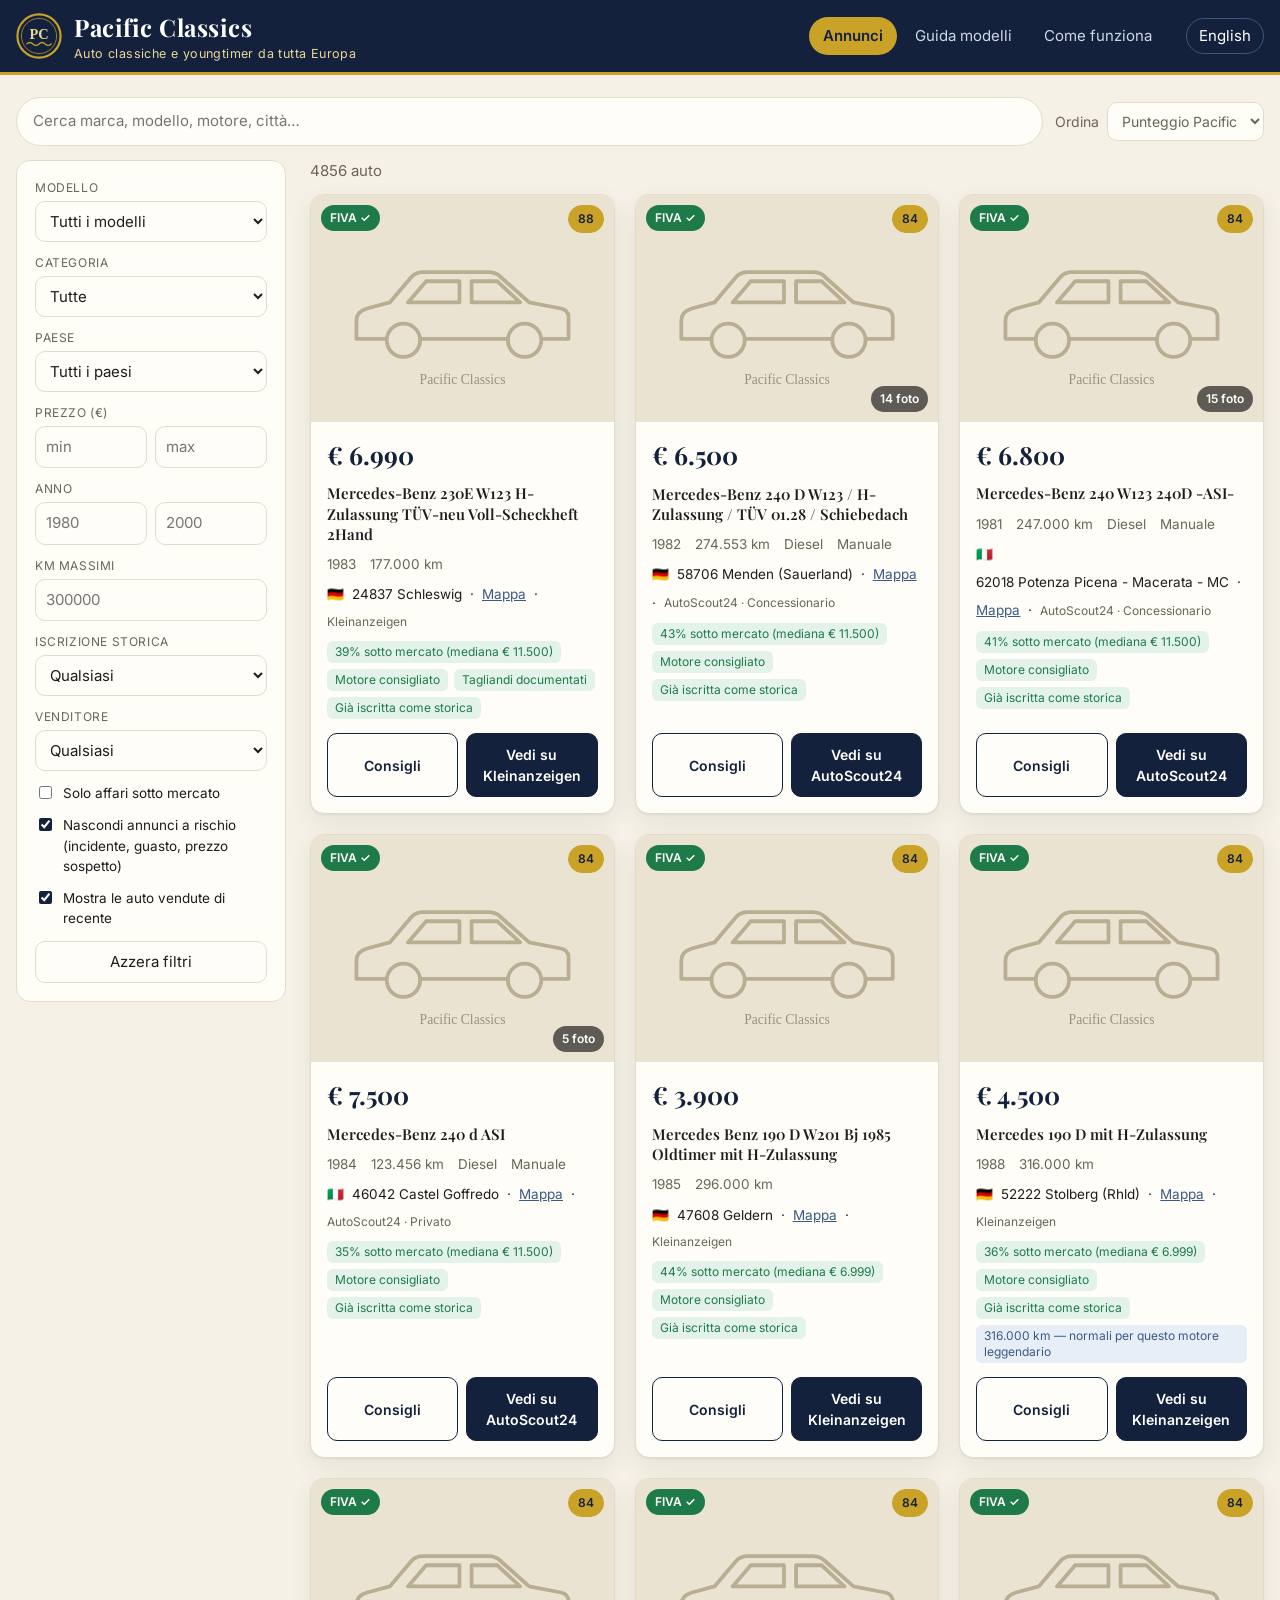
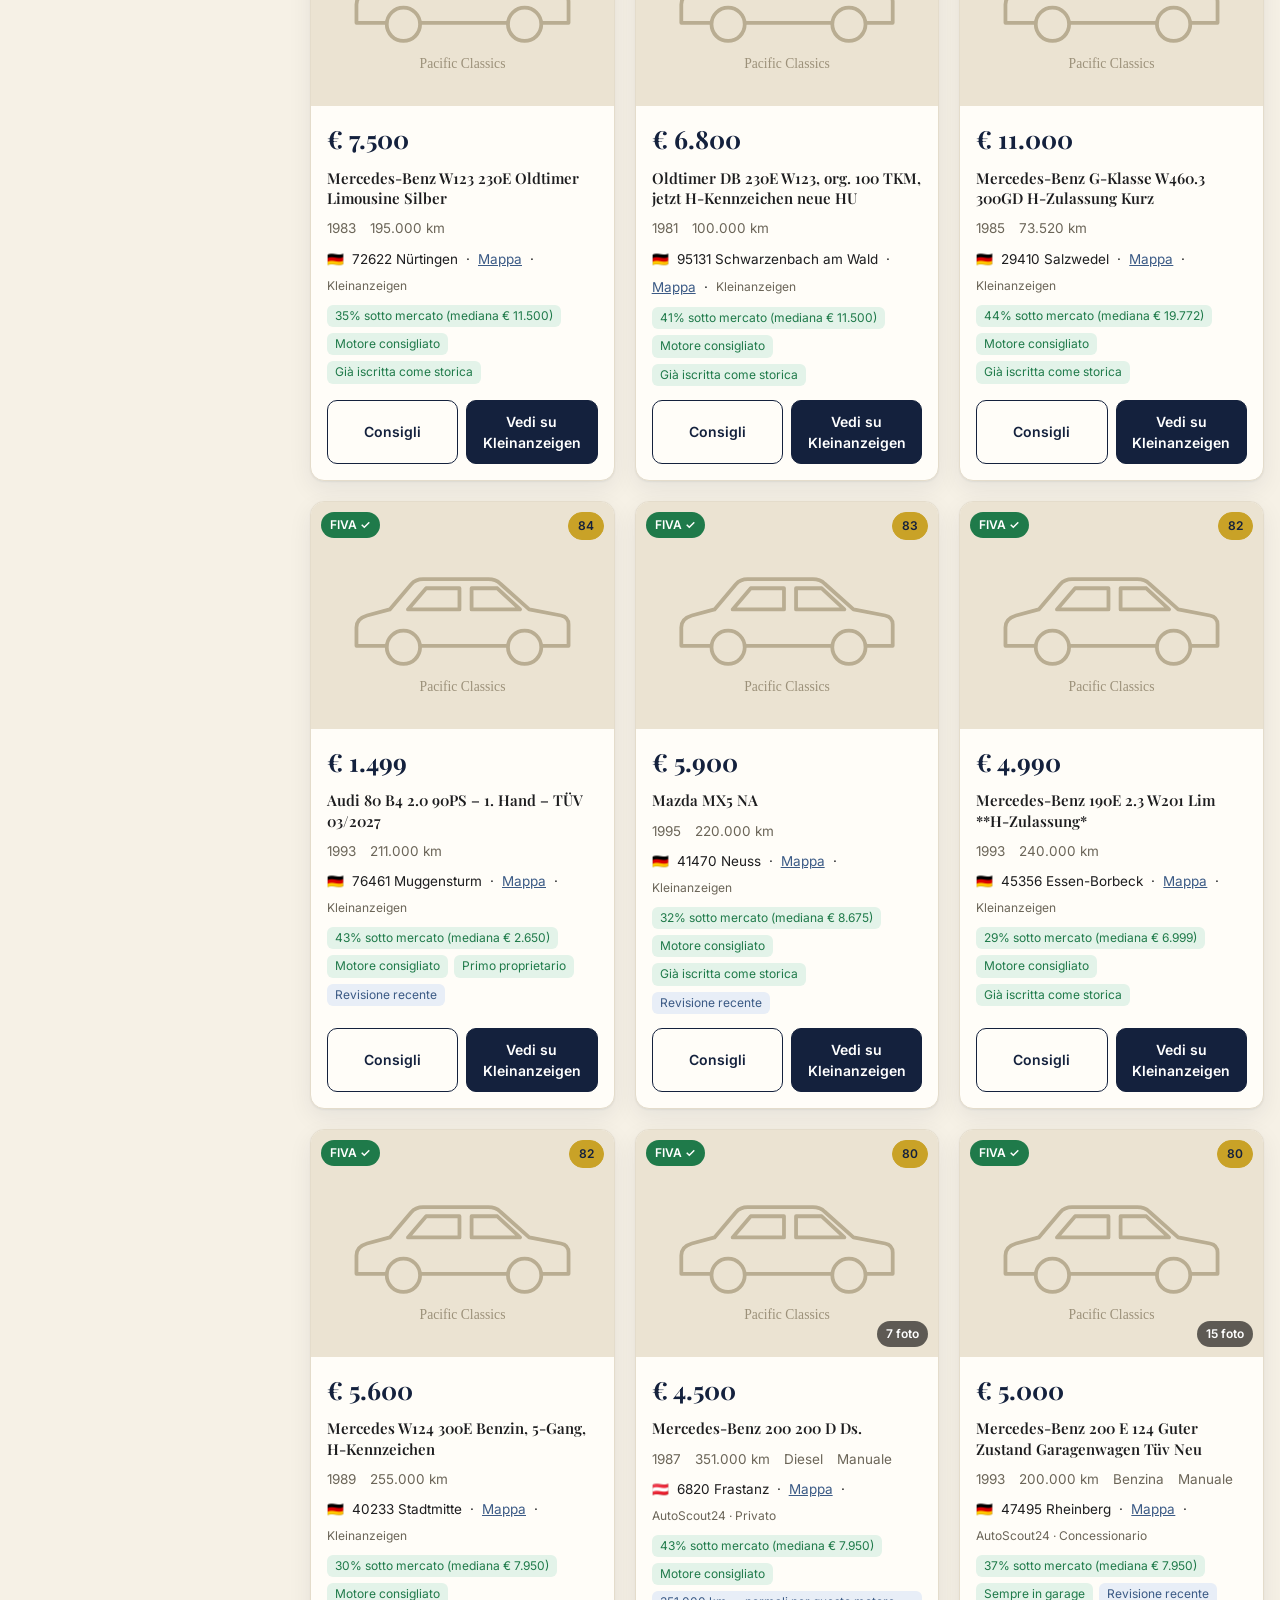
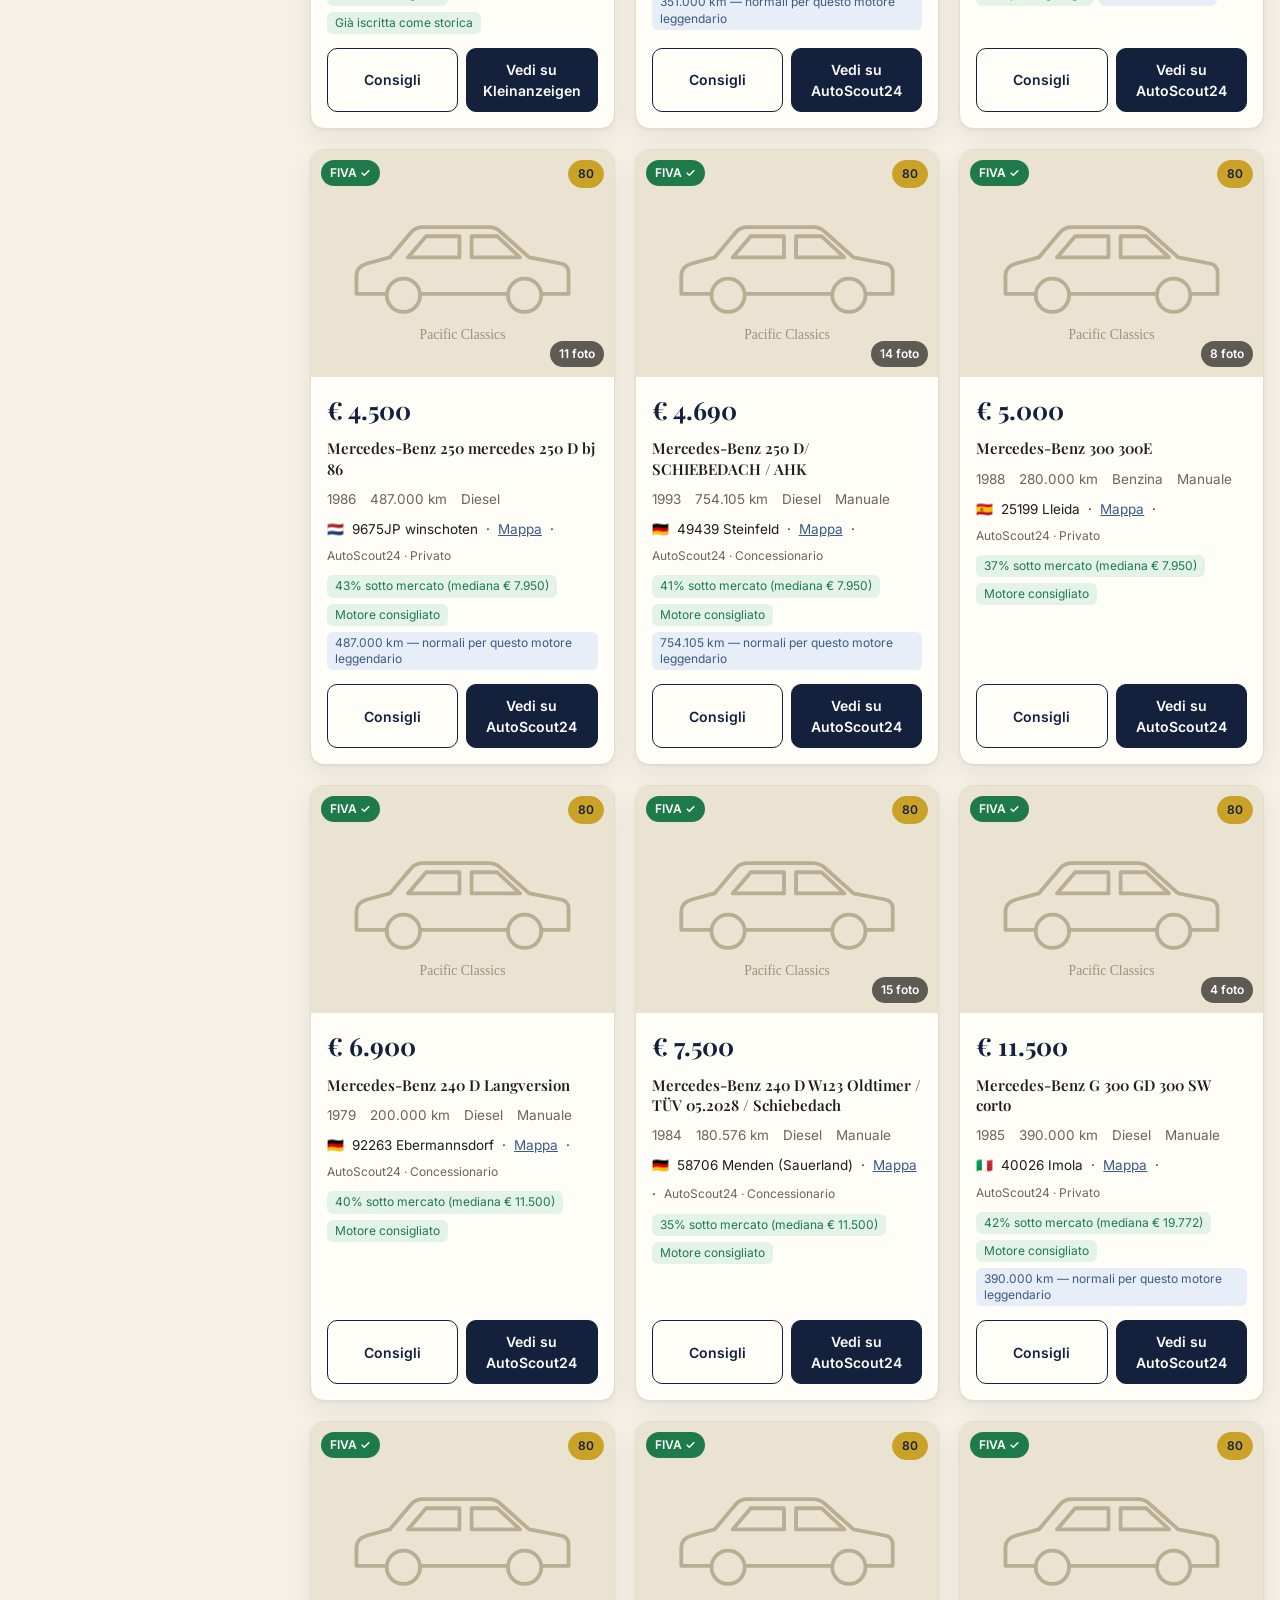
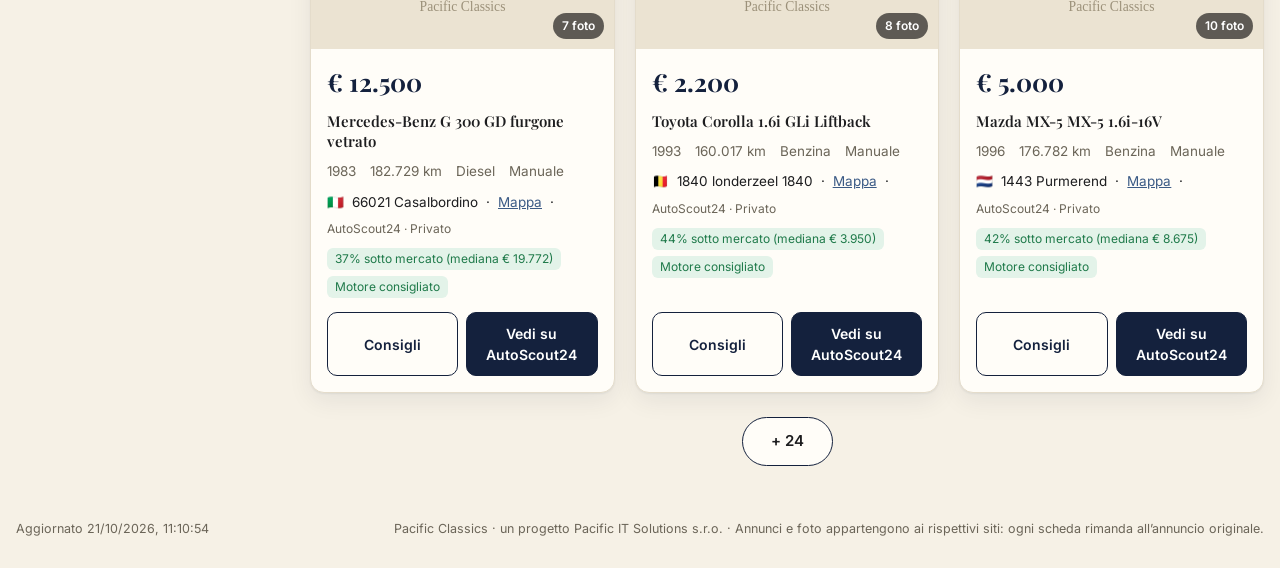
==== site/index.html @ fe14b4a6 "Sold cars with red band, Italian key facts instead of original text, no photo-less ads, escrow expla" ====
<!doctype html>
<html lang="it">
<head>
<meta charset="utf-8">
<meta name="viewport" content="width=device-width, initial-scale=1">
<title>Pacific Classics — Auto classiche e youngtimer da tutta Europa</title>
<meta name="theme-color" content="#14213d">
<meta name="description" content="Pacific Classics trova, verifica, acquista e porta in Italia auto classiche e youngtimer indistruttibili da tutta Europa. Pagamento protetto in escrow, commissione 5%.">
<link rel="icon" href="img/logo.svg" type="image/svg+xml">
<link rel="preconnect" href="https://fonts.googleapis.com">
<link rel="preconnect" href="https://fonts.gstatic.com" crossorigin>
<link href="https://fonts.googleapis.com/css2?family=Playfair+Display:wght@600;700&family=Inter:wght@400;500;600&display=swap" rel="stylesheet">
<link rel="stylesheet" href="styles.css">
</head>
<body>
<header class="masthead">
  <div class="wrap masthead-in">
    <a class="brand" href="#">
      <img src="img/logo.svg" alt="" width="46" height="46">
      <span><b>Pacific Classics</b><small data-t="tagline"></small></span>
    </a>
    <nav class="tabs" role="tablist">
      <button class="tab active" data-view="listings" data-t="listings"></button>
      <button class="tab" data-view="models" data-t="models"></button>
      <button class="tab" data-view="service" data-t="service"></button>
    </nav>
    <button id="lang" class="lang"></button>
  </div>
</header>

<div id="demo" class="demo" hidden></div>

<main class="wrap">
  <!-- LISTINGS -->
  <section id="view-listings" class="view">
    <div class="toolbar">
      <input id="q" type="search" autocomplete="off">
      <label class="sortlbl"><span data-t="sort"></span>
        <select id="sort">
          <option value="score" data-t="sScore"></option>
          <option value="price_asc" data-t="sPriceAsc"></option>
          <option value="price_desc" data-t="sPriceDesc"></option>
          <option value="year" data-t="sYear"></option>
          <option value="km" data-t="sKm"></option>
          <option value="new" data-t="sNew"></option>
        </select>
      </label>
      <button id="toggleFilters" class="ghost" data-t="filters"></button>
    </div>
    <div class="layout">
      <aside id="filters" class="filters">
        <label><span data-t="model"></span><select id="fModel"></select></label>
        <label><span data-t="segment"></span>
          <select id="fSeg"><option value="" data-t="segAll"></option><option value="classic" data-t="segClassic"></option><option value="youngtimer" data-t="segYoung"></option></select>
        </label>
        <label><span data-t="country"></span><select id="fCountry"></select></label>
        <div class="row2">
          <label><span data-t="price"></span><input id="fPmin" type="number" min="0" step="500" placeholder="min"></label>
          <label><span>&nbsp;</span><input id="fPmax" type="number" min="0" step="500" placeholder="max"></label>
        </div>
        <div class="row2">
          <label><span data-t="year"></span><input id="fYmin" type="number" min="1960" max="2010" placeholder="1980"></label>
          <label><span>&nbsp;</span><input id="fYmax" type="number" min="1960" max="2010" placeholder="2000"></label>
        </div>
        <label><span data-t="maxKm"></span><input id="fKm" type="number" min="0" step="10000" placeholder="300000"></label>
        <label><span data-t="historic"></span>
          <select id="fHist"><option value="" data-t="hAny"></option><option value="fiva" data-t="hFiva"></option><option value="asi" data-t="hAsi"></option></select>
        </label>
        <label><span data-t="seller"></span>
          <select id="fSeller"><option value="" data-t="sAny"></option><option value="dealer" data-t="sDealer"></option><option value="private" data-t="sPrivate"></option></select>
        </label>
        <label class="check"><input id="fDeals" type="checkbox"><span data-t="onlyDeals"></span></label>
        <label class="check"><input id="fSafe" type="checkbox" checked><span data-t="hideRisky"></span></label>
        <label class="check"><input id="fSold" type="checkbox" checked><span data-t="showSold"></span></label>
        <button id="reset" class="ghost" data-t="reset"></button>
      </aside>
      <div class="results">
        <p id="count" class="count"></p>
        <div id="grid" class="grid"></div>
        <button id="more" class="more" hidden>+</button>
      </div>
    </div>
  </section>

  <!-- MODELS -->
  <section id="view-models" class="view" hidden>
    <div id="modelGrid" class="model-grid"></div>
  </section>

  <!-- SERVICE: how Pacific Classics works -->
  <section id="view-service" class="view service" hidden>
    <div class="hero">
      <p class="eyebrow">Il servizio Pacific Classics</p>
      <h1>Ti portiamo in Italia l'auto giusta, da tutta Europa.</h1>
      <p class="lead">Troviamo l'auto, la verifichiamo, la compriamo per te e la consegniamo a casa tua o in officina.
        Paghi in modo protetto, su un conto di garanzia: il venditore viene pagato solo quando l'auto verificata gli viene ritirata, e noi solo quando l'auto è da te.</p>
      <div class="hero-cta">
        <a class="btn primary" href="#" data-goto="listings">Cerca tra gli annunci</a>
        <a class="btn sec" href="#costi">Quanto costa</a>
      </div>
      <div class="hero-badges">
        <span>🛡️ Pagamento in escrow</span><span>🔍 Auto verificata prima dell'acquisto</span>
        <span>🚚 Trasporto su bisarca</span><span>🧾 Fattura per privati e aziende</span>
      </div>
    </div>

    <h2 class="sec-title">Come funziona, passo per passo</h2>
    <ol class="steps">
      <li><b>Scegli l'auto</b><p>Dagli annunci di questo sito o mandaci il link di un annuncio che hai trovato tu, in qualsiasi paese europeo. Se non sai cosa cercare, ti consigliamo noi il modello giusto.</p></li>
      <li><b>La verifichiamo</b><p>Contattiamo il venditore nella sua lingua, chiediamo foto, documenti, storico dei tagliandi e numero di telaio, e controlliamo i punti deboli noti di quel modello. Se qualcosa non torna, te lo diciamo prima di comprare.</p></li>
      <li><b>Ti mandiamo il preventivo completo</b><p>Prezzo dell'auto, commissione, trasporto e pratiche: un totale chiaro, senza sorprese. Decidi tu se procedere.</p></li>
      <li><b>Paghi in escrow</b><p>Versi l'importo su un conto di garanzia (escrow) gestito da un servizio terzo indipendente. Né noi né il venditore possiamo toccare i soldi finché l'operazione non è conclusa.</p></li>
      <li><b>Compriamo e prepariamo l'auto</b><p>Dopo il tuo ok sul rapporto di verifica, l'escrow paga il venditore direttamente, al momento del ritiro dell'auto e dei documenti originali. Poi facciamo radiazione ed esportazione.</p></li>
      <li><b>Trasporto o ritiro</b><p>Te la portiamo su bisarca fino a casa o in officina, assicurata durante il viaggio. Oppure, se preferisci, la ritiri tu e la porti in Italia con targa provvisoria.</p></li>
      <li><b>Consegna e chiusura</b><p>Controlli l'auto alla consegna. Solo allora l'escrow sblocca la nostra commissione e i costi di trasporto e pratiche.</p></li>
    </ol>

    <h2 class="sec-title" id="costi">Quanto costa</h2>
    <div class="formula">
      <div><span>Prezzo dell'auto</span><small>quello pagato al venditore, senza ricarichi</small></div><i>+</i>
      <div><span>Commissione 5%</span><small>sul prezzo dell'auto: ricerca, verifica, trattativa, acquisto</small></div><i>+</i>
      <div><span>Trasporto</span><small>su bisarca, secondo il paese d'origine</small></div><i>+</i>
      <div><span>Radiazione e pratiche export</span><small>350 € fissi</small></div><i>+</i>
      <div class="optional"><span>Revisione in Italia</span><small>facoltativa · 79 € (tariffa nazionale presso un centro autorizzato)</small></div>
    </div>
    <p class="note">Tutto viene versato in escrow e sbloccato solo alla consegna. L'immatricolazione italiana (IPT e diritti, variabili per provincia) non è compresa: possiamo seguirla noi su richiesta.</p>

    <div class="cols">
      <div class="panel">
        <h3>Trasporto su bisarca verso l'Italia</h3>
        <p class="src">Prezzi indicativi per auto, fino al Nord e Centro Italia. Il preventivo esatto dipende da indirizzi, periodo e se l'auto è marciante.</p>
        <table class="price-table">
          <tr><th>Paese d'origine</th><th>Prezzo indicativo</th></tr>
          <tr><td>🇦🇹 Austria · 🇸🇮 Slovenia</td><td>450 – 700 €</td></tr>
          <tr><td>🇩🇪 Germania sud (Baviera, Baden-Württemberg)</td><td>500 – 750 €</td></tr>
          <tr><td>🇩🇪 Germania centro-nord</td><td>700 – 1.000 €</td></tr>
          <tr><td>🇨🇿 Repubblica Ceca · 🇸🇰 Slovacchia</td><td>650 – 950 €</td></tr>
          <tr><td>🇫🇷 Francia</td><td>600 – 1.000 €</td></tr>
          <tr><td>🇧🇪 Belgio · 🇳🇱 Paesi Bassi · 🇱🇺 Lussemburgo</td><td>800 – 1.100 €</td></tr>
          <tr><td>🇪🇸 Spagna</td><td>900 – 1.300 €</td></tr>
          <tr><td>🇮🇹 Auto già in Italia</td><td>250 – 450 €</td></tr>
        </table>
        <p class="src">Sud Italia e isole: + 150 – 300 €. Auto non marciante: + 100 – 200 €.</p>
      </div>
      <div class="panel">
        <h3>Esempio</h3>
        <p class="src">Mercedes 300 D W124 a Stoccarda, prezzo 8.000 €, consegna a Milano su bisarca.</p>
        <table class="price-table">
          <tr><td>Prezzo dell'auto</td><td>8.000 €</td></tr>
          <tr><td>Commissione Pacific Classics (5%)</td><td>400 €</td></tr>
          <tr><td>Trasporto Germania sud → Milano</td><td>≈ 650 €</td></tr>
          <tr><td>Radiazione e pratiche export</td><td>350 €</td></tr>
          <tr class="tot"><td>Totale in escrow</td><td>≈ 9.400 €</td></tr>
          <tr class="opt"><td>+ Revisione in Italia (facoltativa)</td><td>79 €</td></tr>
          <tr class="opt"><td>Totale con revisione</td><td>≈ 9.480 €</td></tr>
        </table>
        <p class="src">Ogni scheda auto del sito mostra già una stima del totale con questa formula.</p>
      </div>
    </div>

    <h2 class="sec-title">Due modi di ricevere l'auto</h2>
    <div class="cols">
      <div class="panel option"><h3>🚚 Consegna su bisarca</h3><p>Pensiamo a tutto noi: ritiro dal venditore, viaggio assicurato, consegna all'indirizzo che scegli. È l'opzione consigliata per le auto d'epoca e per chi è lontano.</p></div>
      <div class="panel option"><h3>🔑 Ritiro diretto</h3><p>Non vuoi il camion? Prepariamo radiazione, targa provvisoria e documenti, e tu vai a prendere l'auto e la guidi fino in Italia. Paghi prezzo, commissione e i 350 € delle pratiche, senza il trasporto.</p></div>
    </div>

    <h2 class="sec-title">Cos'è l'escrow, in parole semplici</h2>
    <div class="escrow-explain">
      <p class="lead-dark">L'<b>escrow</b> è un <b>conto di garanzia</b>: una "cassaforte" tenuta da un soggetto terzo, che non è né chi compra né chi vende.
        Funziona come quando dal notaio si lascia la caparra: i soldi ci sono, sono al sicuro, ma nessuno li può prendere finché l'affare non è concluso come promesso.</p>
      <div class="escrow-flow">
        <div><b>1. Tu versi</b><span>Fai il bonifico non a noi e non al venditore, ma sul conto escrow. Ricevi la conferma che i soldi sono arrivati e sono bloccati.</span></div>
        <i>→</i>
        <div><b>2. Verifica e tuo ok</b><span>Verifichiamo l'auto e ti mandiamo il rapporto con foto e documenti. Il denaro intanto resta fermo nella cassaforte: nessuno può spenderlo, nemmeno noi.</span></div>
        <i>→</i>
        <div><b>3. Il venditore viene pagato</b><span>Solo quando ritiriamo l'auto e i documenti originali, l'escrow paga il prezzo direttamente al venditore. A noi non passa nulla.</span></div>
        <i>→</i>
        <div><b>4. Consegna, poi noi</b><span>L'auto arriva da te, la controlli e confermi. Solo allora l'escrow sblocca commissione, trasporto e pratiche a Pacific Classics.</span></div>
      </div>
      <div class="cols">
        <div class="panel"><h3>E se qualcosa va storto?</h3><p>Se l'auto non supera la verifica, o tu non approvi il rapporto, l'acquisto non si fa e il denaro torna a te. Le regole su quando si sblocca o si restituisce sono scritte nel contratto di escrow prima che tu paghi.</p></div>
        <div class="panel"><h3>Perché è più sicuro di un bonifico</h3><p>Con un bonifico diretto a un venditore straniero, se l'auto non arriva o è diversa, recuperare i soldi è difficile. Con l'escrow i soldi non partono finché non hai l'auto: il rischio di truffa sparisce.</p></div>
      </div>
      <p class="note">Il costo del servizio di escrow, quando previsto, è indicato chiaramente nel preventivo.</p>
    </div>

    <h2 class="sec-title">Perché pagare in escrow</h2>
    <div class="cols three">
      <div class="panel"><h3>Per te che compri</h3><p>I soldi non arrivano al venditore finché l'auto non è stata verificata e ritirata, e noi veniamo pagati solo a consegna avvenuta. Se l'acquisto non va a buon fine, ti vengono restituiti.</p></div>
      <div class="panel"><h3>Per il venditore</h3><p>Sa che l'importo è già depositato e garantito: per questo accetta più volentieri di trattare con un acquirente estero.</p></div>
      <div class="panel"><h3>Per tutti</h3><p>Un servizio terzo e indipendente custodisce il denaro: nessuno dei due può spenderlo prima del tempo. Niente bonifici al buio verso sconosciuti.</p></div>
    </div>

    <h2 class="sec-title">Per privati e aziende</h2>
    <div class="cols">
      <div class="panel"><h3>Privati e appassionati</h3><p>Cerchi la tua prossima classica o un'auto robusta per tutti i giorni? Ti seguiamo dalla scelta del modello fino alla consegna, con consigli su motori e punti deboli.</p></div>
      <div class="panel"><h3>Concessionari, officine, flotte</h3><p>Ricerca continua di modelli specifici, più auto per volta, fattura aziendale. Il robot di Pacific Classics controlla migliaia di annunci in tutta Europa tre volte al giorno.</p></div>
    </div>

    <h2 class="sec-title">Domande frequenti</h2>
    <div class="faq">
      <details><summary>Cosa è compreso nella commissione del 5%?</summary><p>Ricerca dell'auto, contatto con il venditore, verifica di foto, documenti e storico, trattativa sul prezzo, acquisto e coordinamento di pratiche e trasporto.</p></details>
      <details><summary>Cosa sono i 350 € di radiazione?</summary><p>Le pratiche nel paese d'origine per cancellare l'auto dal registro locale ed esportarla in Italia: radiazione, documenti di esportazione e, per il ritiro diretto, la targa provvisoria.</p></details>
      <details><summary>L'immatricolazione in Italia è inclusa?</summary><p>No, è un costo a parte che dipende dalla provincia e dall'auto (IPT, diritti, targhe). Possiamo indicarti un'agenzia di fiducia o seguirla noi su richiesta.</p></details>
      <details><summary>E se l'auto non corrisponde all'annuncio?</summary><p>La verifichiamo prima dell'acquisto proprio per evitarlo. Se emergono problemi prima del pagamento al venditore, l'operazione si ferma e i fondi in escrow ti vengono restituiti.</p></details>
      <details><summary>Posso indicarvi un'auto trovata altrove?</summary><p>Certo: mandaci il link di qualsiasi annuncio europeo e ti prepariamo il preventivo completo.</p></details>
      <details><summary>Quanto tempo serve?</summary><p>Di solito 2–4 settimane dalla conferma alla consegna, a seconda del paese e dei tempi del venditore.</p></details>
    </div>

    <div class="cta-band">
      <h2>Hai visto un'auto che ti piace?</h2>
      <p>Mandaci il link dell'annuncio: entro 48 ore ricevi il preventivo completo, senza impegno.</p>
      <a class="btn primary" id="contactBtn" href="#">Richiedi un preventivo</a>
    </div>
  </section>
</main>

<footer class="foot wrap">
  <span id="updated"></span>
  <span>Pacific Classics · un progetto Pacific IT Solutions s.r.o. · Annunci e foto appartengono ai rispettivi siti: ogni scheda rimanda all’annuncio originale.</span>
</footer>

<dialog id="dlg"><div id="dlgBody"></div>
  <!-- inside the dialog so they sit in the same top layer, above the modal -->
  <div id="peek" class="peek" hidden><img alt=""></div>
  <div id="lightbox" class="lightbox" hidden>
    <button class="lb-x" data-lb="close" aria-label="Chiudi">×</button>
    <button class="lb-nav lb-prev" data-lb="prev" aria-label="Precedente">‹</button>
    <img alt="">
    <button class="lb-nav lb-next" data-lb="next" aria-label="Successiva">›</button>
    <div class="lb-count"></div>
  </div>
</dialog>

<script src="i18n.js"></script>
<script src="app.js"></script>
</body>
</html>
---- site/styles.css ----
:root {
  --navy: #14213d; --navy-2: #1f2f52; --gold: #c9a227; --gold-soft: #e9d79a;
  --cream: #f6f1e6; --paper: #fffdf8; --ink: #1d1d1f; --muted: #6b6558; --line: #e4dccb;
  --good: #1f7a4a; --good-bg: #e3f3e9; --info: #3b5a85; --info-bg: #e8eef7;
  --warn: #9a5b00; --warn-bg: #fdf0d8; --danger: #a51d2d; --danger-bg: #fbe3e5;
  --radius: 14px; --shadow: 0 1px 2px rgba(20,33,61,.06), 0 8px 24px rgba(20,33,61,.07);
}
* { box-sizing: border-box; }
html { -webkit-text-size-adjust: 100%; }
body { margin: 0; background: var(--cream); color: var(--ink); font: 15px/1.5 Inter, system-ui, sans-serif; }
h1, h2, h3, .brand b, .price { font-family: "Playfair Display", Georgia, serif; }
a { color: inherit; }
button, input, select { font: inherit; color: inherit; }
.wrap { max-width: 1320px; margin: 0 auto; padding: 0 16px; }

/* masthead */
.masthead { background: var(--navy); color: #fff; border-bottom: 3px solid var(--gold); position: sticky; top: 0; z-index: 20; }
.masthead-in { display: flex; align-items: center; gap: 20px; min-height: 72px; flex-wrap: wrap; }
.brand { display: flex; align-items: center; gap: 12px; text-decoration: none; margin-right: auto; }
.brand b { display: block; font-size: 24px; letter-spacing: .5px; color: #fff; }
.brand small { display: block; color: var(--gold-soft); font-size: 12.5px; letter-spacing: .4px; }
.tabs { display: flex; gap: 4px; }
.tab { background: none; border: 0; color: #cfd6e6; padding: 8px 14px; border-radius: 999px; cursor: pointer; }
.tab:hover { color: #fff; }
.tab.active { background: var(--gold); color: var(--navy); font-weight: 600; }
.lang { background: transparent; border: 1px solid #44557d; color: #fff; padding: 6px 12px; border-radius: 999px; cursor: pointer; }

.demo { background: var(--warn-bg); color: var(--warn); text-align: center; padding: 8px 16px; font-weight: 500; border-bottom: 1px solid #f0d9a8; }

/* toolbar */
.toolbar { display: flex; gap: 12px; align-items: center; margin: 22px 0 14px; flex-wrap: wrap; }
#q { flex: 1 1 320px; padding: 12px 16px; border: 1px solid var(--line); border-radius: 999px; background: var(--paper); }
#q:focus, select:focus, input:focus { outline: 2px solid var(--gold); outline-offset: 1px; }
.sortlbl { display: flex; align-items: center; gap: 8px; color: var(--muted); font-size: 14px; }
select, .filters input { padding: 9px 10px; border: 1px solid var(--line); border-radius: 10px; background: var(--paper); width: 100%; }
.sortlbl select { width: auto; }
.ghost { background: var(--paper); border: 1px solid var(--line); padding: 9px 14px; border-radius: 10px; cursor: pointer; }
#toggleFilters { display: none; }

/* layout */
.layout { display: grid; grid-template-columns: 270px 1fr; gap: 24px; align-items: start; }
.filters { background: var(--paper); border: 1px solid var(--line); border-radius: var(--radius); padding: 18px; display: flex; flex-direction: column; gap: 12px; position: sticky; top: 92px; }
.filters label > span { display: block; font-size: 12px; text-transform: uppercase; letter-spacing: .6px; color: var(--muted); margin-bottom: 4px; }
.filters .row2 { display: grid; grid-template-columns: 1fr 1fr; gap: 8px; }
.filters .check { display: flex; gap: 8px; align-items: flex-start; font-size: 13.5px; }
.filters .check span { text-transform: none; letter-spacing: 0; font-size: 13.5px; color: var(--ink); margin: 0; }
.filters .check input { width: auto; margin-top: 3px; accent-color: var(--navy); }
.count { margin: 0 0 12px; color: var(--muted); }

/* cards */
.grid { display: grid; grid-template-columns: repeat(auto-fill, minmax(300px, 1fr)); gap: 20px; }
.card { background: var(--paper); border: 1px solid var(--line); border-radius: var(--radius); overflow: hidden; box-shadow: var(--shadow); display: flex; flex-direction: column; }
.photo { position: relative; aspect-ratio: 4 / 3; background: #e9e2d2; cursor: pointer; }
.photo img { width: 100%; height: 100%; object-fit: cover; display: block; }
.badge { position: absolute; font-size: 12px; font-weight: 600; padding: 4px 9px; border-radius: 999px; }
.score { top: 10px; right: 10px; background: var(--navy); color: var(--gold-soft); border: 1px solid var(--gold); }
.score.hi { background: var(--gold); color: var(--navy); }
.nph { bottom: 10px; right: 10px; background: rgba(0,0,0,.6); color: #fff; }
.hist { top: 10px; left: 10px; background: var(--good); color: #fff; }
.hist.asi { background: var(--info); }
.body { padding: 14px 16px 16px; display: flex; flex-direction: column; gap: 10px; flex: 1; }
.top { display: flex; justify-content: space-between; align-items: baseline; gap: 10px; }
.price { font-size: 25px; font-weight: 700; color: var(--navy); white-space: nowrap; }
.orig { color: var(--muted); font-size: 12px; }
.title { font-weight: 600; font-size: 15px; line-height: 1.35; margin: 0; }
.chip-model { display: inline-block; font-size: 12px; color: var(--navy); background: #ece4cf; padding: 2px 8px; border-radius: 6px; }
.specs { display: flex; flex-wrap: wrap; gap: 6px 14px; color: var(--muted); font-size: 13.5px; }
.where { display: flex; align-items: center; gap: 8px; font-size: 13.5px; flex-wrap: wrap; }
.where a { color: var(--info); }
.alerts { display: flex; flex-wrap: wrap; gap: 6px; }
.al { font-size: 12px; padding: 3px 8px; border-radius: 6px; line-height: 1.35; }
.al.good { background: var(--good-bg); color: var(--good); }
.al.info { background: var(--info-bg); color: var(--info); }
.al.warn { background: var(--warn-bg); color: var(--warn); }
.al.danger { background: var(--danger-bg); color: var(--danger); font-weight: 600; }
.actions { display: flex; gap: 8px; margin-top: auto; padding-top: 4px; }
.btn { flex: 1; text-align: center; text-decoration: none; padding: 10px 12px; border-radius: 10px; font-weight: 600; font-size: 14px; cursor: pointer; border: 1px solid var(--navy); }
.btn.primary { background: var(--navy); color: #fff; }
.btn.primary:hover { background: var(--navy-2); }
.btn.sec { background: transparent; color: var(--navy); }
.src { font-size: 12px; color: var(--muted); }
.more { display: block; margin: 24px auto; padding: 12px 28px; border-radius: 999px; border: 1px solid var(--navy); background: var(--paper); cursor: pointer; font-weight: 600; }
.empty { padding: 40px; text-align: center; color: var(--muted); background: var(--paper); border-radius: var(--radius); border: 1px dashed var(--line); }

/* dialog */
dialog { border: 0; border-radius: 18px; padding: 0; width: min(920px, 96vw); max-height: 92vh; background: var(--paper); box-shadow: 0 30px 80px rgba(0,0,0,.35); }
dialog::backdrop { background: rgba(20,33,61,.55); }
.dlg-head { display: flex; justify-content: space-between; align-items: center; gap: 12px; padding: 16px 20px; border-bottom: 1px solid var(--line); position: sticky; top: 0; background: var(--paper); z-index: 1; }
.dlg-head h2 { margin: 0; font-size: 21px; color: var(--navy); }
.x { background: none; border: 0; font-size: 26px; cursor: pointer; line-height: 1; color: var(--muted); }
.gallery { display: flex; gap: 8px; overflow-x: auto; padding: 16px 20px; scroll-snap-type: x mandatory; }
.gallery img { height: 260px; border-radius: 10px; scroll-snap-align: start; flex: none; background: #e9e2d2; }
.dlg-grid { display: grid; grid-template-columns: 1.1fr 1fr; gap: 18px; padding: 0 20px 22px; }
.panel { border: 1px solid var(--line); border-radius: 12px; padding: 14px 16px; }
.panel h3 { margin: 0 0 8px; font-size: 16px; color: var(--navy); }
.panel p { margin: 4px 0; }
.kv { display: grid; grid-template-columns: auto 1fr; gap: 4px 14px; font-size: 14px; }
.kv dt { color: var(--muted); }
.kv dd { margin: 0; }
.alerts.col { flex-direction: column; align-items: flex-start; }

/* models */
.model-grid { display: grid; grid-template-columns: repeat(auto-fill, minmax(290px, 1fr)); gap: 16px; margin: 24px 0; }
.mcard { background: var(--paper); border: 1px solid var(--line); border-radius: var(--radius); padding: 16px; }
.mcard h3 { margin: 0; font-size: 18px; color: var(--navy); }
.mcard .meta { color: var(--muted); font-size: 13px; margin: 2px 0 10px; }
.mcard p { margin: 6px 0; font-size: 14px; }
.stars { color: var(--gold); letter-spacing: 2px; }
.mcard .count-link { margin-top: 10px; background: none; border: 0; color: var(--info); cursor: pointer; padding: 0; font-weight: 600; }

/* status */
table.st { width: 100%; border-collapse: collapse; background: var(--paper); border-radius: var(--radius); overflow: hidden; margin: 24px 0; }
table.st th, table.st td { padding: 10px 14px; border-bottom: 1px solid var(--line); text-align: left; font-size: 14px; vertical-align: top; }
table.st th { background: var(--navy); color: #fff; font-weight: 500; }
.pill { padding: 2px 9px; border-radius: 999px; font-size: 12px; font-weight: 600; }
.pill.ok { background: var(--good-bg); color: var(--good); }
.pill.blocked { background: var(--danger-bg); color: var(--danger); }
.pill.skipped { background: var(--info-bg); color: var(--info); }

.foot { display: flex; justify-content: space-between; gap: 16px; flex-wrap: wrap; color: var(--muted); font-size: 12.5px; padding-top: 30px; padding-bottom: 30px; }

@media (max-width: 900px) {
  .layout { grid-template-columns: 1fr; }
  .filters { position: static; display: none; }
  .filters.open { display: flex; }
  #toggleFilters { display: inline-block; }
  .dlg-grid { grid-template-columns: 1fr; }
  .tabs { order: 3; width: 100%; overflow-x: auto; padding-bottom: 8px; }
  .gallery img { height: 190px; }
}
@media (max-width: 520px) {
  .brand { gap: 10px; }
  .brand b { font-size: 20px; }
  .brand small { display: none; }
  .masthead-in { gap: 12px; min-height: 60px; }
}

/* photo preview on hover + full-screen lightbox */
.gallery img { cursor: zoom-in; transition: transform .15s ease, box-shadow .15s ease; }
.gallery img:hover { transform: translateY(-2px); box-shadow: 0 6px 18px rgba(20,33,61,.25); }
.hint { margin: -8px 20px 8px; font-size: 12.5px; color: var(--muted); }
.peek { position: fixed; z-index: 1000; pointer-events: none; background: #000; border-radius: 14px; padding: 4px;
  box-shadow: 0 24px 70px rgba(0,0,0,.45); border: 2px solid var(--gold); }
.peek { display: flex; align-items: center; justify-content: center; }
.peek[hidden] { display: none; }
.peek img { display: block; max-width: 100%; max-height: 100%; border-radius: 10px; object-fit: contain; }
.lightbox { position: fixed; inset: 0; z-index: 1100; background: rgba(10,14,25,.94); display: flex; align-items: center; justify-content: center; }
.lightbox[hidden] { display: none; }
.lightbox img { max-width: 92vw; max-height: 86vh; border-radius: 8px; box-shadow: 0 20px 60px rgba(0,0,0,.6); }
.lb-x { position: absolute; top: 14px; right: 18px; background: none; border: 0; color: #fff; font-size: 40px; cursor: pointer; line-height: 1; }
.lb-nav { position: absolute; top: 50%; transform: translateY(-50%); background: rgba(255,255,255,.12); border: 0; color: #fff;
  font-size: 46px; width: 56px; height: 76px; border-radius: 12px; cursor: pointer; }
.lb-nav:hover { background: rgba(201,162,39,.45); }
.lb-prev { left: 16px; } .lb-next { right: 16px; }
.lb-count { position: absolute; bottom: 18px; left: 0; right: 0; text-align: center; color: #d8d8d8; font-size: 14px; }
@media (max-width: 600px) { .lb-nav { width: 42px; height: 60px; font-size: 34px; } }

.orig-text { margin-top: 10px; font-size: 13px; }
.orig-text summary { cursor: pointer; color: var(--info); }

/* "Come funziona" page */
.service { padding-bottom: 20px; }
.hero { background: linear-gradient(135deg, var(--navy), var(--navy-2)); color: #fff; border-radius: 20px; padding: 44px 40px; margin: 26px 0 10px; border-bottom: 4px solid var(--gold); }
.hero h1 { font-size: clamp(28px, 4vw, 44px); line-height: 1.15; margin: 6px 0 14px; color: #fff; max-width: 820px; }
.eyebrow { color: var(--gold-soft); text-transform: uppercase; letter-spacing: 1.5px; font-size: 13px; margin: 0; }
.lead { font-size: 17px; color: #d9deea; max-width: 760px; margin: 0 0 22px; }
.hero-cta { display: flex; gap: 12px; flex-wrap: wrap; }
.hero-cta .btn { flex: none; padding: 12px 22px; }
.hero .btn.primary { background: var(--gold); color: var(--navy); border-color: var(--gold); }
.hero .btn.sec { color: #fff; border-color: #6c7ba0; }
.hero-badges { display: flex; flex-wrap: wrap; gap: 10px 22px; margin-top: 26px; color: #cfd6e6; font-size: 14px; }
.sec-title { font-size: 28px; color: var(--navy); margin: 44px 0 18px; }
.steps { list-style: none; counter-reset: s; padding: 0; margin: 0; display: grid; grid-template-columns: repeat(auto-fill, minmax(280px, 1fr)); gap: 16px; }
.steps li { counter-increment: s; background: var(--paper); border: 1px solid var(--line); border-radius: var(--radius); padding: 18px 18px 16px 64px; position: relative; }
.steps li::before { content: counter(s); position: absolute; left: 16px; top: 16px; width: 34px; height: 34px; border-radius: 50%; background: var(--gold); color: var(--navy); font: 700 17px/34px "Playfair Display", Georgia, serif; text-align: center; }
.steps b { font-size: 16px; color: var(--navy); }
.steps p { margin: 6px 0 0; color: #3d3a33; font-size: 14.5px; }
.formula { display: flex; align-items: stretch; gap: 10px; flex-wrap: wrap; }
.formula > div { flex: 1 1 180px; background: var(--paper); border: 1px solid var(--line); border-top: 4px solid var(--gold); border-radius: 12px; padding: 16px; }
.formula span { display: block; font: 700 19px "Playfair Display", Georgia, serif; color: var(--navy); }
.formula small { color: var(--muted); }
.formula i { align-self: center; font-style: normal; font-size: 26px; color: var(--gold); font-weight: 700; }
.note { color: var(--muted); margin: 12px 0 0; }
.cols { display: grid; grid-template-columns: 1fr 1fr; gap: 18px; margin-top: 18px; }
.cols.three { grid-template-columns: repeat(3, 1fr); }
.cols .panel { background: var(--paper); }
.option h3 { font-size: 18px; }
.price-table { width: 100%; border-collapse: collapse; font-size: 14.5px; margin: 8px 0; }
.price-table th, .price-table td { padding: 8px 6px; border-bottom: 1px solid var(--line); text-align: left; }
.price-table td:last-child, .price-table th:last-child { text-align: right; white-space: nowrap; }
.price-table th { color: var(--muted); font-weight: 500; font-size: 12.5px; text-transform: uppercase; letter-spacing: .5px; }
.price-table .tot td { font-weight: 700; color: var(--navy); border-top: 2px solid var(--navy); border-bottom: 0; font-size: 16px; }
.faq details { background: var(--paper); border: 1px solid var(--line); border-radius: 12px; padding: 14px 18px; margin-bottom: 10px; }
.faq summary { cursor: pointer; font-weight: 600; color: var(--navy); }
.faq p { margin: 10px 0 0; color: #3d3a33; }
.cta-band { margin: 44px 0 10px; background: var(--paper); border: 2px solid var(--gold); border-radius: 18px; padding: 30px; text-align: center; }
.cta-band h2 { margin: 0 0 6px; color: var(--navy); }
.cta-band .btn { display: inline-block; flex: none; padding: 12px 26px; margin-top: 10px; }
.est { border-color: var(--gold); background: #fffaf0; }
.actions-row { display: flex; gap: 8px; flex-wrap: wrap; margin: 10px 0 0; }
.actions-row .btn { flex: 1 1 auto; }
@media (max-width: 800px) { .cols, .cols.three { grid-template-columns: 1fr; } .hero { padding: 30px 22px; } .formula i { display: none; } }

/* sold cars */
.card.sold { position: relative; pointer-events: none; user-select: none; }
.card.sold .photo img, .card.sold .body { opacity: .55; filter: grayscale(.9); }
.card.sold .photo { cursor: default; }
.sold-band { position: absolute; top: 42%; left: -12%; right: -12%; transform: rotate(-12deg); background: #c0182b; color: #fff;
  text-align: center; font: 700 26px/1.6 "Playfair Display", Georgia, serif; letter-spacing: 6px; box-shadow: 0 6px 18px rgba(0,0,0,.35); }
.card.sold .photo { overflow: hidden; }
/* key facts */
.hl { margin: 6px 0 0; padding-left: 0; list-style: none; display: grid; gap: 6px; }
.hl li { padding: 6px 10px 6px 30px; background: var(--good-bg); color: #184d33; border-radius: 8px; position: relative; font-size: 14px; }
.hl li::before { content: "✓"; position: absolute; left: 11px; font-weight: 700; }
.hl li.warn { background: var(--warn-bg); color: var(--warn); }
.hl li.warn::before { content: "!"; }
.price-table .opt td { color: var(--muted); font-size: 13.5px; border-bottom: 0; }
.formula .optional { border-top-style: dashed; background: #fbf8f0; }
/* escrow explained */
.escrow-explain .lead-dark { font-size: 16.5px; max-width: 900px; color: #2c2a25; }
.escrow-flow { display: flex; gap: 10px; align-items: stretch; flex-wrap: wrap; margin: 18px 0 6px; }
.escrow-flow > div { flex: 1 1 200px; background: var(--paper); border: 1px solid var(--line); border-left: 4px solid var(--navy); border-radius: 12px; padding: 14px 16px; }
.escrow-flow b { display: block; color: var(--navy); font-size: 16px; margin-bottom: 4px; }
.escrow-flow span { font-size: 14px; color: #3d3a33; }
.escrow-flow i { align-self: center; font-style: normal; font-size: 24px; color: var(--gold); font-weight: 700; }
@media (max-width: 800px) { .escrow-flow i { display: none; } }
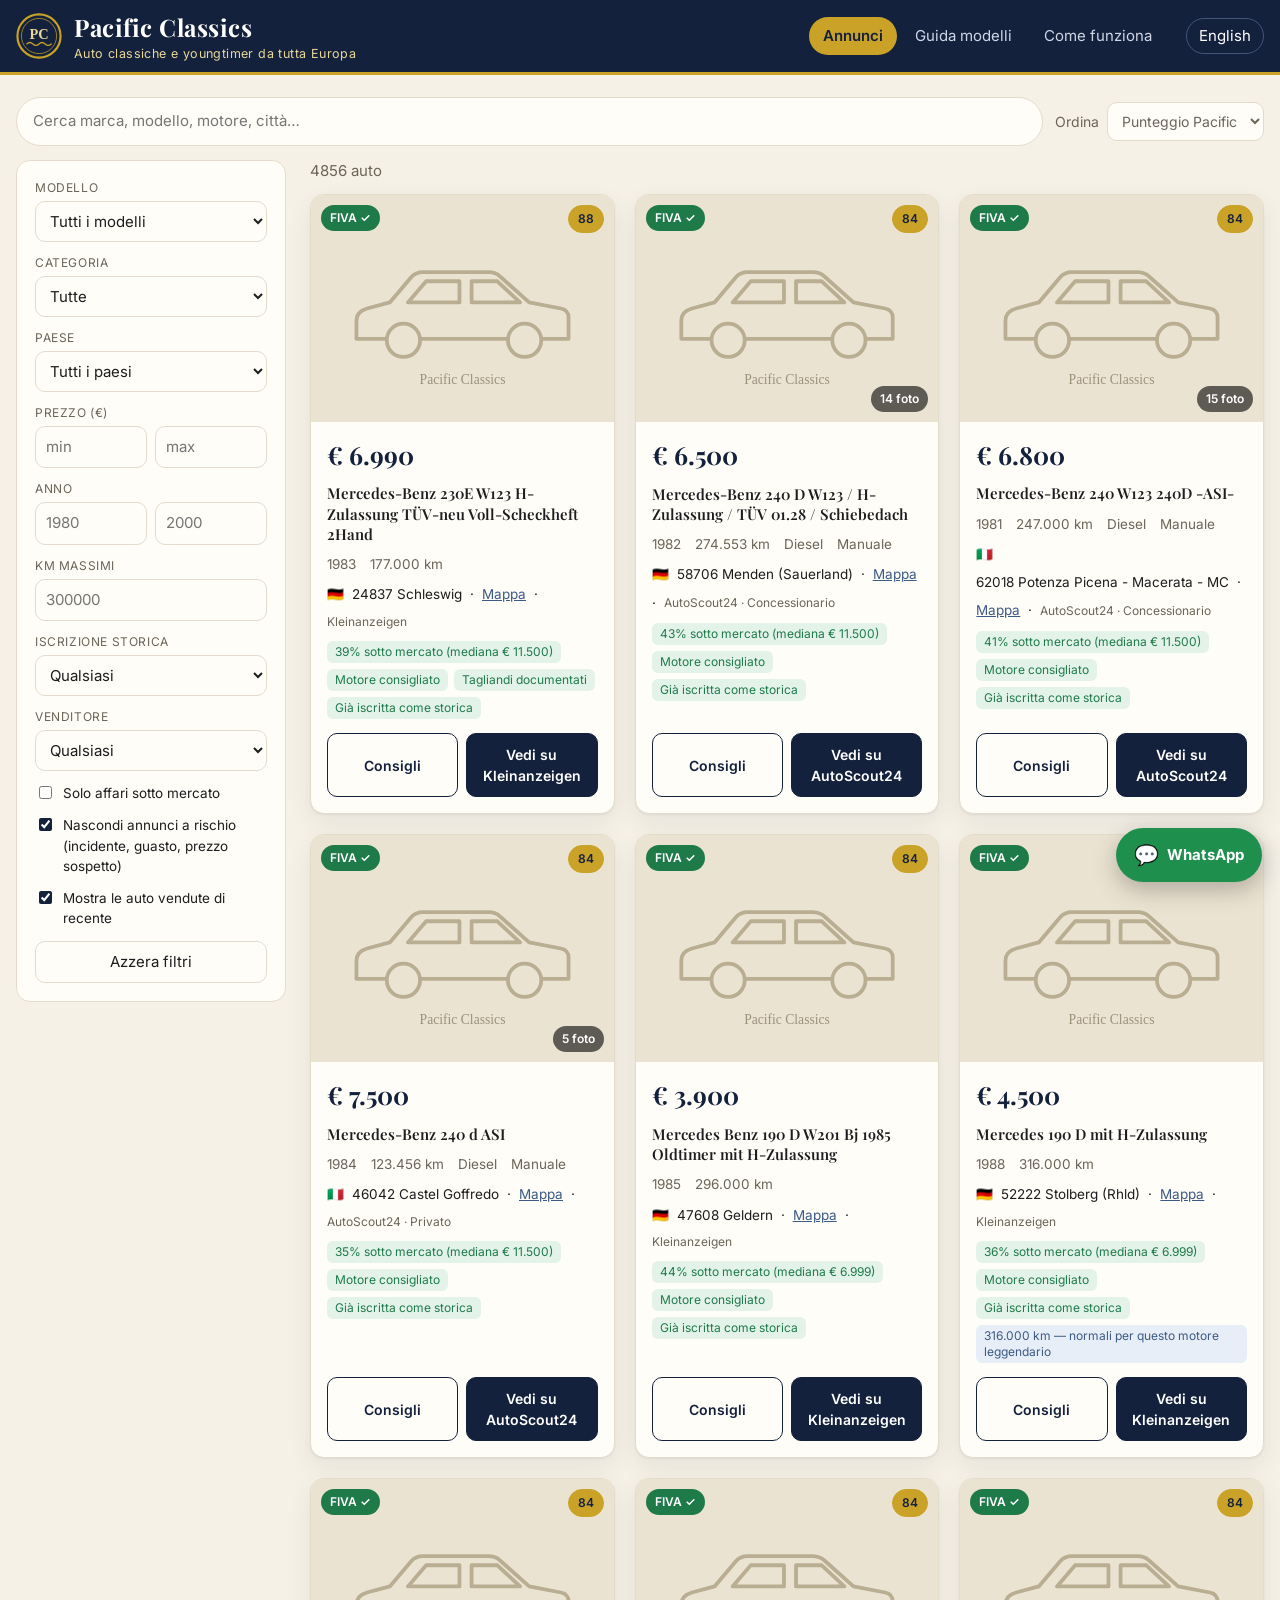
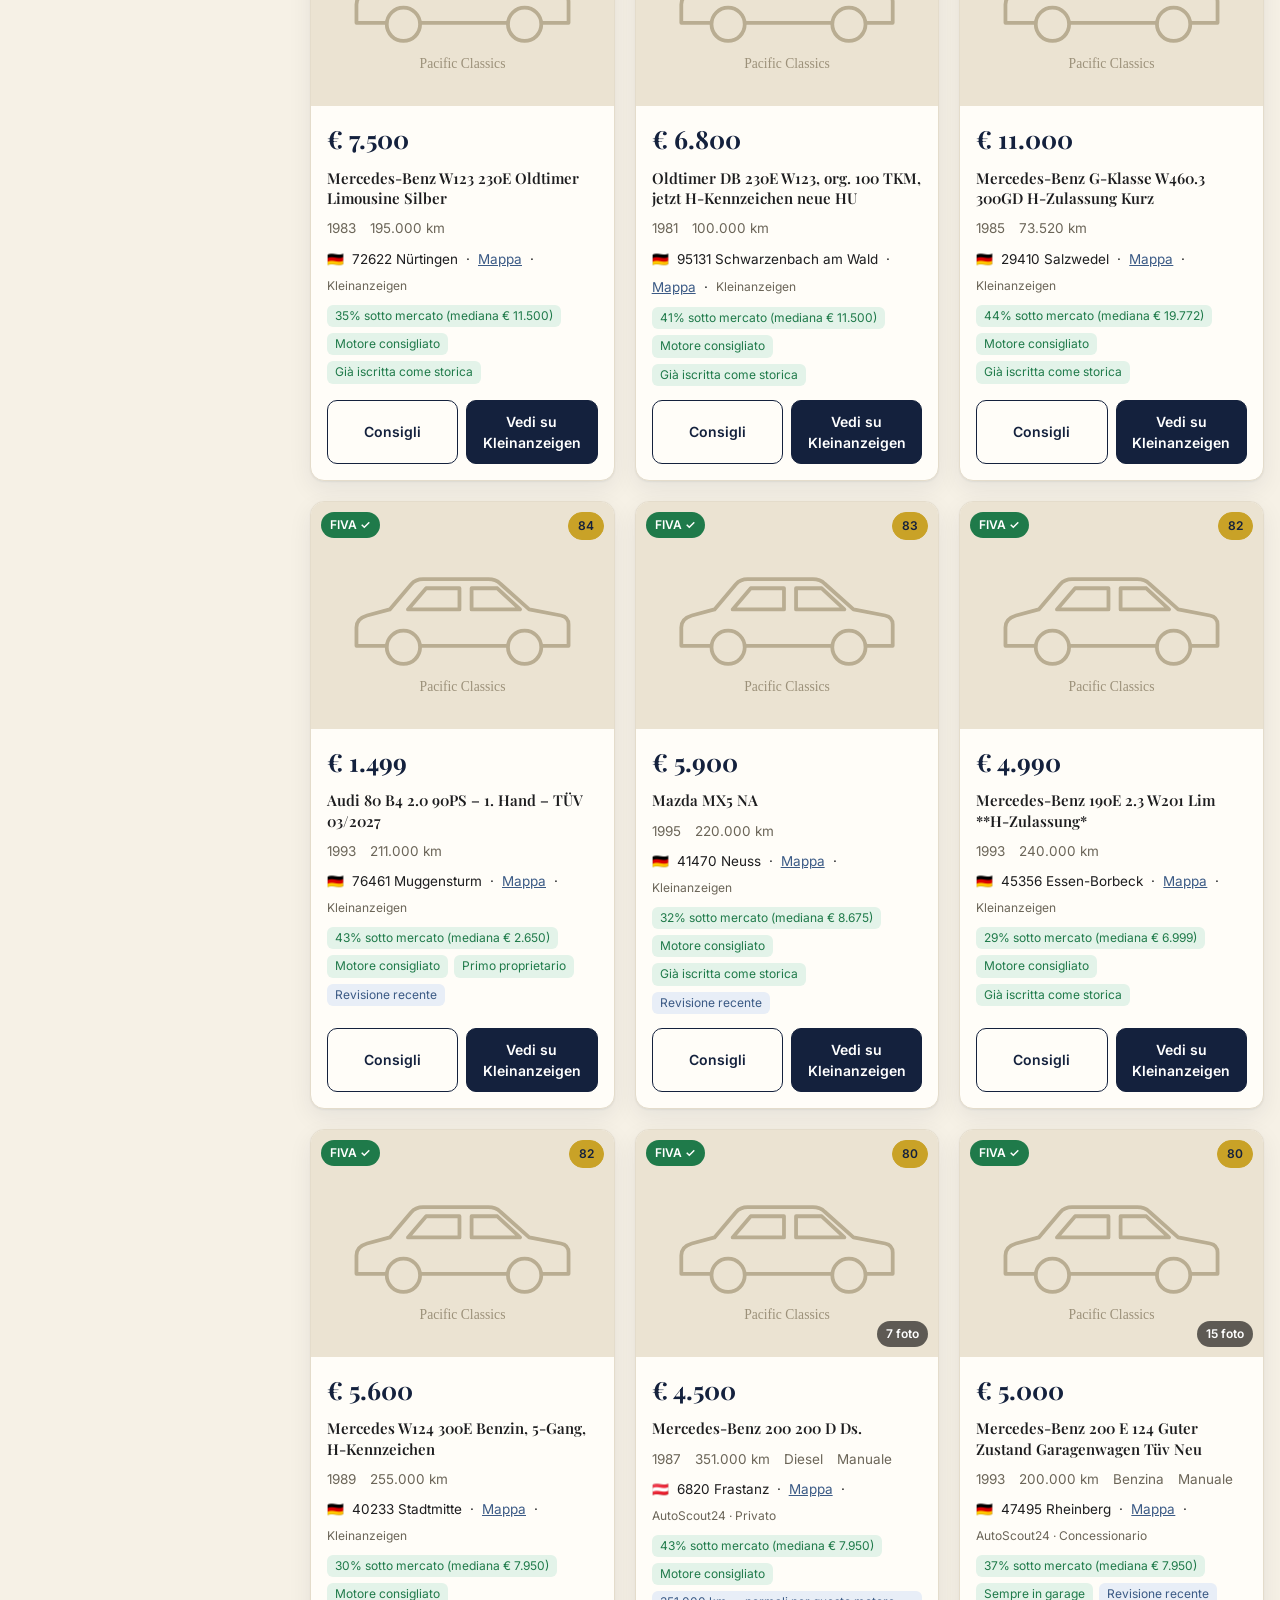
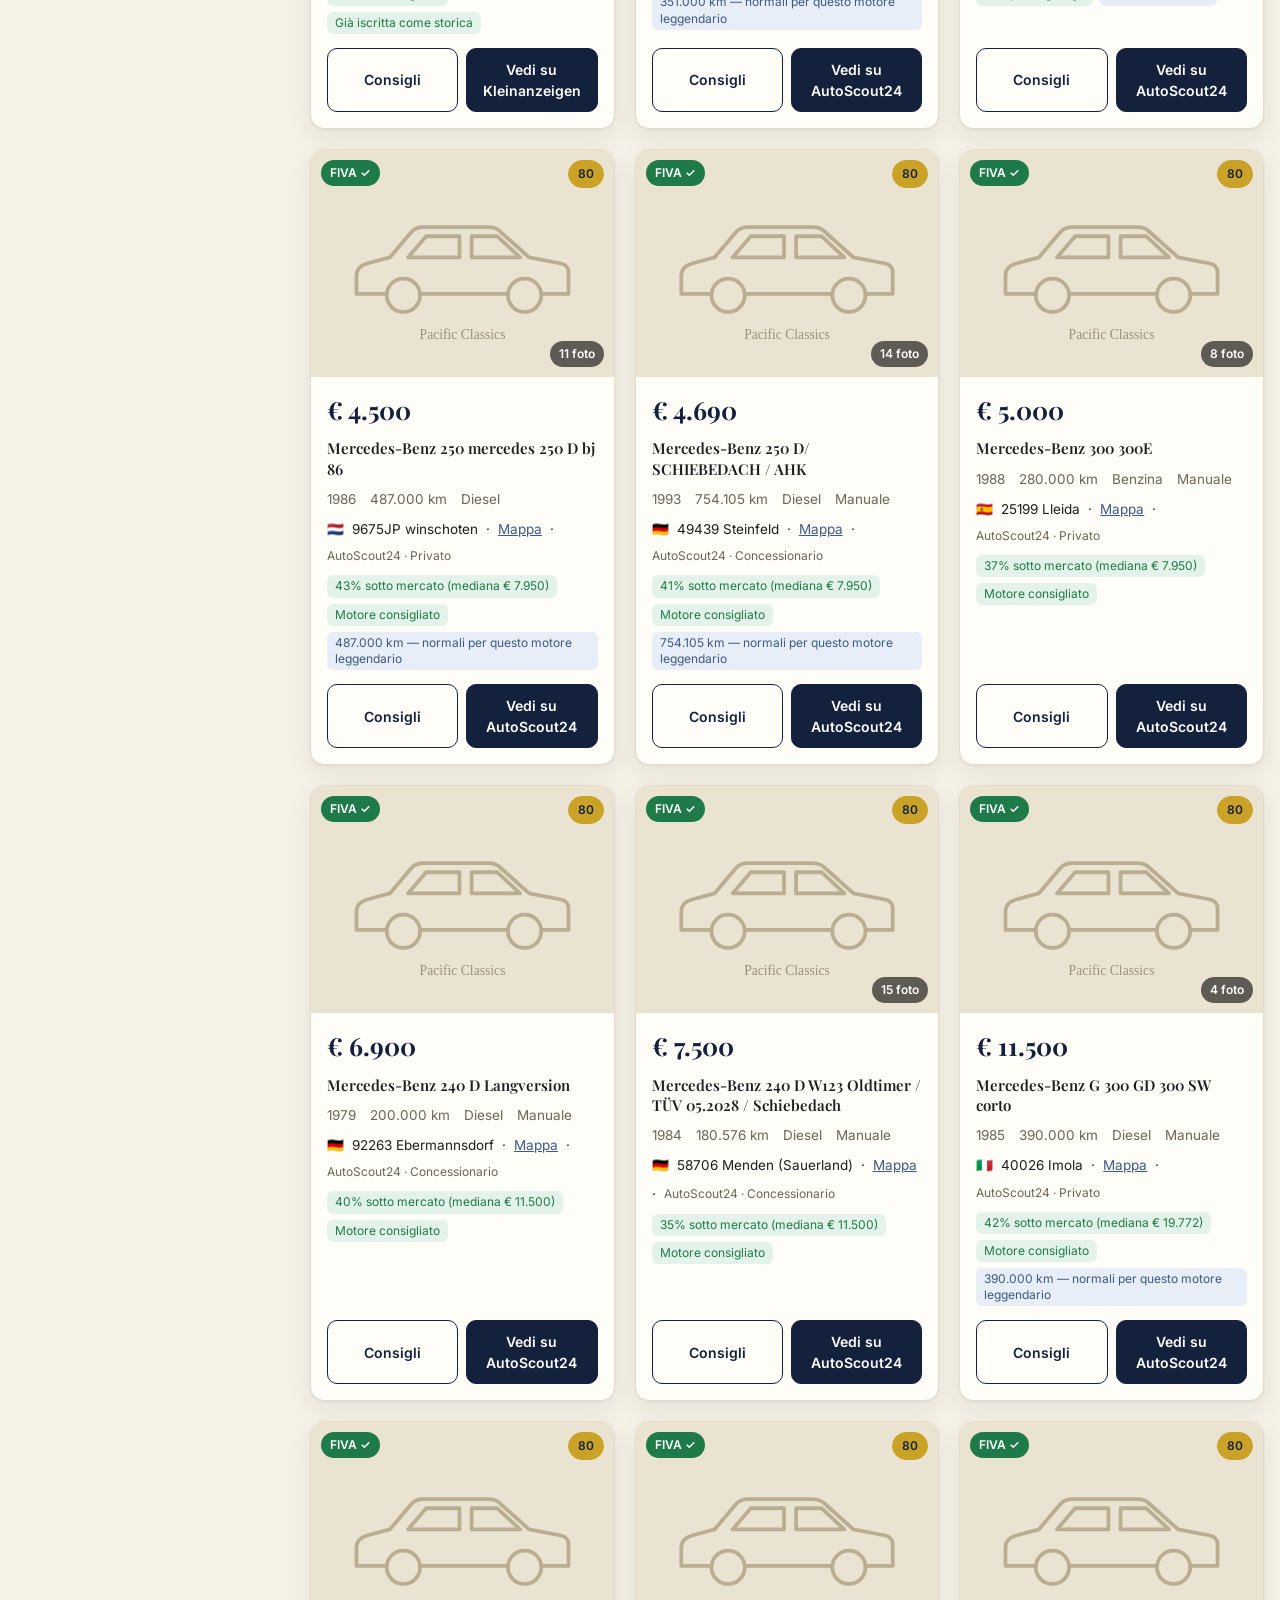
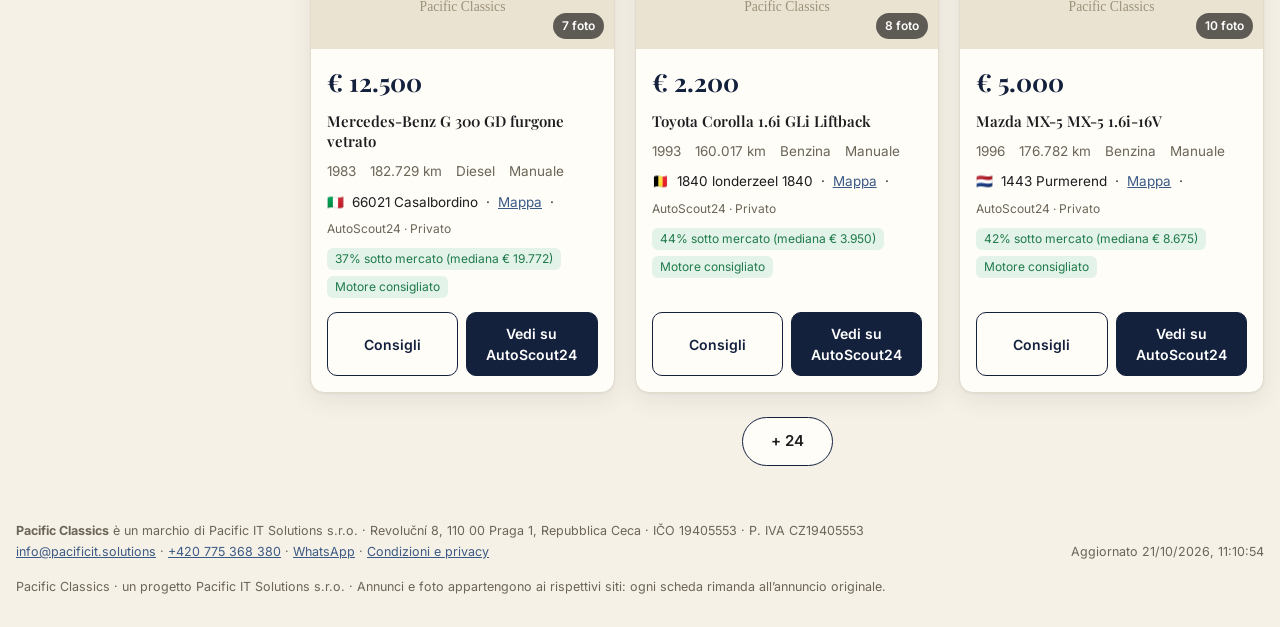
==== commit 1b267a24: "Company details, contacts, WhatsApp, 'Chi siamo' and terms/privacy page Pacific Classics presented a" ====
--- a/site/index.html
+++ b/site/index.html
@@ -82,6 +82,28 @@
     </div>
   </section>
 
+  <!-- LEGAL -->
+  <section id="view-legal" class="view legal" hidden>
+    <h1>Condizioni del servizio e privacy</h1>
+    <div class="panel">
+      <h3>Condizioni del servizio (sintesi)</h3>
+      <ul>
+        <li>Pacific Classics, marchio di Pacific IT Solutions s.r.o., offre un servizio di ricerca, verifica, acquisto per conto del cliente e trasporto di veicoli usati e d'epoca all'interno dell'Unione Europea.</li>
+        <li>Gli annunci mostrati sul sito sono raccolti automaticamente dai portali indicati in ogni scheda: prezzo, disponibilità e descrizione dipendono dal venditore e vanno sempre confermati. Le stime di costo sono indicative.</li>
+        <li>Prima di ogni incarico il cliente riceve un preventivo scritto con: prezzo dell'auto, commissione del 5%, costo di trasporto, 350 € di radiazione e pratiche di esportazione, ed eventuali servizi facoltativi (revisione, immatricolazione).</li>
+        <li>Il pagamento avviene su un conto di garanzia (escrow) presso un servizio terzo. Le condizioni di sblocco e rimborso sono indicate nel contratto di escrow firmato prima del versamento.</li>
+        <li>Le valutazioni sull'affidabilità dei modelli e i "punti salienti" degli annunci sono informazioni orientative, non una garanzia sullo stato del singolo veicolo, che viene accertato con il rapporto di verifica.</li>
+        <li>Il contratto completo viene inviato insieme al preventivo.</li>
+      </ul>
+    </div>
+    <div class="panel">
+      <h3>Informativa privacy</h3>
+      <p>Titolare del trattamento: Pacific IT Solutions s.r.o., Revoluční 8, 110 00 Praga 1, Repubblica Ceca – IČO 19405553 – <a href="mailto:info@pacificit.solutions">info@pacificit.solutions</a>.</p>
+      <p>Il sito non usa moduli di registrazione né cookie di profilazione. Se ci contatti via email, telefono o WhatsApp, usiamo i dati che ci fornisci (nome, contatti, auto di interesse) solo per risponderti e preparare il preventivo, per il tempo necessario alla trattativa e agli obblighi fiscali. Non li cediamo a terzi, salvo il servizio di escrow e il trasportatore quando l'incarico viene confermato.</p>
+      <p>Il sito è ospitato da GitHub Pages e usa i caratteri di Google Fonts: questi servizi possono registrare l'indirizzo IP del visitatore secondo le loro informative. Puoi chiedere in ogni momento accesso, rettifica o cancellazione dei tuoi dati scrivendo all'indirizzo sopra.</p>
+    </div>
+  </section>
+
   <!-- MODELS -->
   <section id="view-models" class="view" hidden>
     <div id="modelGrid" class="model-grid"></div>
@@ -91,7 +113,7 @@
   <section id="view-service" class="view service" hidden>
     <div class="hero">
       <p class="eyebrow">Il servizio Pacific Classics</p>
-      <h1>Ti portiamo in Italia l'auto giusta, da tutta Europa.</h1>
+      <h1>L'auto che cerchi, da tutta Europa: verificata, comprata e consegnata a casa tua.</h1>
       <p class="lead">Troviamo l'auto, la verifichiamo, la compriamo per te e la consegniamo a casa tua o in officina.
         Paghi in modo protetto, su un conto di garanzia: il venditore viene pagato solo quando l'auto verificata gli viene ritirata, e noi solo quando l'auto è da te.</p>
       <div class="hero-cta">
@@ -99,7 +121,7 @@
         <a class="btn sec" href="#costi">Quanto costa</a>
       </div>
       <div class="hero-badges">
-        <span>🛡️ Pagamento in escrow</span><span>🔍 Auto verificata prima dell'acquisto</span>
+        <span>🛡️ Pagamento in escrow</span><span>🔍 Rapporto di verifica prima dell'acquisto</span>
         <span>🚚 Trasporto su bisarca</span><span>🧾 Fattura per privati e aziende</span>
       </div>
     </div>
@@ -107,7 +129,7 @@
     <h2 class="sec-title">Come funziona, passo per passo</h2>
     <ol class="steps">
       <li><b>Scegli l'auto</b><p>Dagli annunci di questo sito o mandaci il link di un annuncio che hai trovato tu, in qualsiasi paese europeo. Se non sai cosa cercare, ti consigliamo noi il modello giusto.</p></li>
-      <li><b>La verifichiamo</b><p>Contattiamo il venditore nella sua lingua, chiediamo foto, documenti, storico dei tagliandi e numero di telaio, e controlliamo i punti deboli noti di quel modello. Se qualcosa non torna, te lo diciamo prima di comprare.</p></li>
+      <li><b>La verifichiamo</b><p>Contattiamo il venditore nella sua lingua, chiediamo foto, documenti, storico dei tagliandi e numero di telaio, e controlliamo i punti deboli noti di quel modello. Ricevi un <b>rapporto di verifica</b> in PDF con foto, documenti e checklist del modello. Se qualcosa non torna, te lo diciamo prima di comprare.</p></li>
       <li><b>Ti mandiamo il preventivo completo</b><p>Prezzo dell'auto, commissione, trasporto e pratiche: un totale chiaro, senza sorprese. Decidi tu se procedere.</p></li>
       <li><b>Paghi in escrow</b><p>Versi l'importo su un conto di garanzia (escrow) gestito da un servizio terzo indipendente. Né noi né il venditore possiamo toccare i soldi finché l'operazione non è conclusa.</p></li>
       <li><b>Compriamo e prepariamo l'auto</b><p>Dopo il tuo ok sul rapporto di verifica, l'escrow paga il venditore direttamente, al momento del ritiro dell'auto e dei documenti originali. Poi facciamo radiazione ed esportazione.</p></li>
@@ -207,19 +229,55 @@
       <details><summary>Quanto tempo serve?</summary><p>Di solito 2–4 settimane dalla conferma alla consegna, a seconda del paese e dei tempi del venditore.</p></details>
     </div>
 
+    <h2 class="sec-title" id="chi-siamo">Chi siamo</h2>
+    <div class="cols about">
+      <div class="panel">
+        <h3>Appassionati prima che intermediari</h3>
+        <p>Pacific Classics nasce da anni di esperienza con auto d'epoca e youngtimer: le abbiamo cercate, comprate, guidate e mantenute, in Italia e in mezza Europa.
+          Sappiamo quali motori arrivano a 500.000 km e quali no, dove guardare la ruggine su una W124, perché una 240 con il B230 vale più di una con il V6.</p>
+        <p>Viviamo e lavoriamo tra la Repubblica Ceca, la Germania, la Francia e l'Italia, e parliamo la lingua dei venditori. È così che troviamo auto sane a prezzi che in Italia non si vedono più, e le portiamo da te senza sorprese.</p>
+        <p>Il nostro lavoro è semplice: <b>trovarti l'auto giusta, dirti la verità su com'è davvero e consegnartela come promesso.</b></p>
+      </div>
+      <div class="panel company">
+        <h3>I nostri dati</h3>
+        <p><b>Pacific Classics</b> è un marchio di <b>Pacific IT Solutions s.r.o.</b></p>
+        <dl class="kv">
+          <dt>Sede</dt><dd>Revoluční 8<br>110 00 Praga 1<br>Repubblica Ceca</dd>
+          <dt>IČO</dt><dd>19405553</dd>
+          <dt>P. IVA (DIČ)</dt><dd>CZ19405553</dd>
+          <dt>Email</dt><dd><a href="mailto:info@pacificit.solutions">info@pacificit.solutions</a></dd>
+          <dt>Telefono</dt><dd><a href="tel:+420775368380">+420 775 368 380</a></dd>
+          <dt>WhatsApp</dt><dd><a href="https://wa.me/420775368380" target="_blank" rel="noopener">Scrivici su WhatsApp</a></dd>
+        </dl>
+        <p class="src">Fatturiamo a privati e aziende in tutta l'Unione Europea.</p>
+      </div>
+    </div>
+
     <div class="cta-band">
       <h2>Hai visto un'auto che ti piace?</h2>
       <p>Mandaci il link dell'annuncio: entro 48 ore ricevi il preventivo completo, senza impegno.</p>
-      <a class="btn primary" id="contactBtn" href="#">Richiedi un preventivo</a>
+      <div class="cta-buttons">
+        <a class="btn wa" href="https://wa.me/420775368380?text=Ciao%20Pacific%20Classics%2C%20vorrei%20un%20preventivo%20per%20questa%20auto%3A%20" target="_blank" rel="noopener"><span class="ico" aria-hidden="true">💬</span> Scrivici su WhatsApp</a>
+        <a class="btn primary" id="contactBtn" href="#">Scrivici una email</a>
+        <a class="btn sec" href="tel:+420775368380">📞 +420 775 368 380</a>
+      </div>
     </div>
   </section>
 </main>
 
 <footer class="foot wrap">
+  <div class="foot-co">
+    <b>Pacific Classics</b> è un marchio di Pacific IT Solutions s.r.o. · Revoluční 8, 110 00 Praga 1, Repubblica Ceca · IČO 19405553 · P. IVA CZ19405553<br>
+    <a href="mailto:info@pacificit.solutions">info@pacificit.solutions</a> · <a href="tel:+420775368380">+420 775 368 380</a> ·
+    <a href="https://wa.me/420775368380" target="_blank" rel="noopener">WhatsApp</a> ·
+    <a href="#" data-goto="legal">Condizioni e privacy</a>
+  </div>
   <span id="updated"></span>
   <span>Pacific Classics · un progetto Pacific IT Solutions s.r.o. · Annunci e foto appartengono ai rispettivi siti: ogni scheda rimanda all’annuncio originale.</span>
 </footer>
 
+<a class="wa-float" href="https://wa.me/420775368380?text=Ciao%20Pacific%20Classics%2C%20" target="_blank" rel="noopener" aria-label="Scrivici su WhatsApp">
+  <span aria-hidden="true">💬</span><b>WhatsApp</b></a>
 <dialog id="dlg"><div id="dlgBody"></div>
   <!-- inside the dialog so they sit in the same top layer, above the modal -->
   <div id="peek" class="peek" hidden><img alt=""></div>
--- a/site/styles.css
+++ b/site/styles.css
@@ -224,3 +224,23 @@
 .escrow-flow span { font-size: 14px; color: #3d3a33; }
 .escrow-flow i { align-self: center; font-style: normal; font-size: 24px; color: var(--gold); font-weight: 700; }
 @media (max-width: 800px) { .escrow-flow i { display: none; } }
+
+/* contacts, about, legal */
+.btn.wa { background: #1f8f4e; color: #fff; border-color: #1f8f4e; }
+.btn.wa:hover { background: #18773f; }
+.cta-buttons { display: flex; gap: 10px; justify-content: center; flex-wrap: wrap; margin-top: 12px; }
+.cta-buttons .btn { flex: none; padding: 12px 22px; margin: 0; }
+.about p { margin: 8px 0; line-height: 1.6; }
+.company .kv { margin: 10px 0; }
+.company a, .foot a, .legal a { color: var(--info); }
+.foot { align-items: flex-end; }
+.foot-co { line-height: 1.7; }
+.wa-float { position: fixed; right: 18px; bottom: 18px; z-index: 50; display: flex; align-items: center; gap: 8px; background: #1f8f4e; color: #fff;
+  text-decoration: none; padding: 12px 18px; border-radius: 999px; box-shadow: 0 8px 24px rgba(0,0,0,.25); font-size: 15px; }
+.wa-float:hover { background: #18773f; }
+.wa-float span { font-size: 20px; }
+.legal { max-width: 900px; padding: 24px 0; }
+.legal h1 { color: var(--navy); }
+.legal .panel { background: var(--paper); margin-bottom: 16px; }
+.legal li { margin: 6px 0; line-height: 1.55; }
+@media (max-width: 600px) { .wa-float b { display: none; } .wa-float { padding: 14px; } }
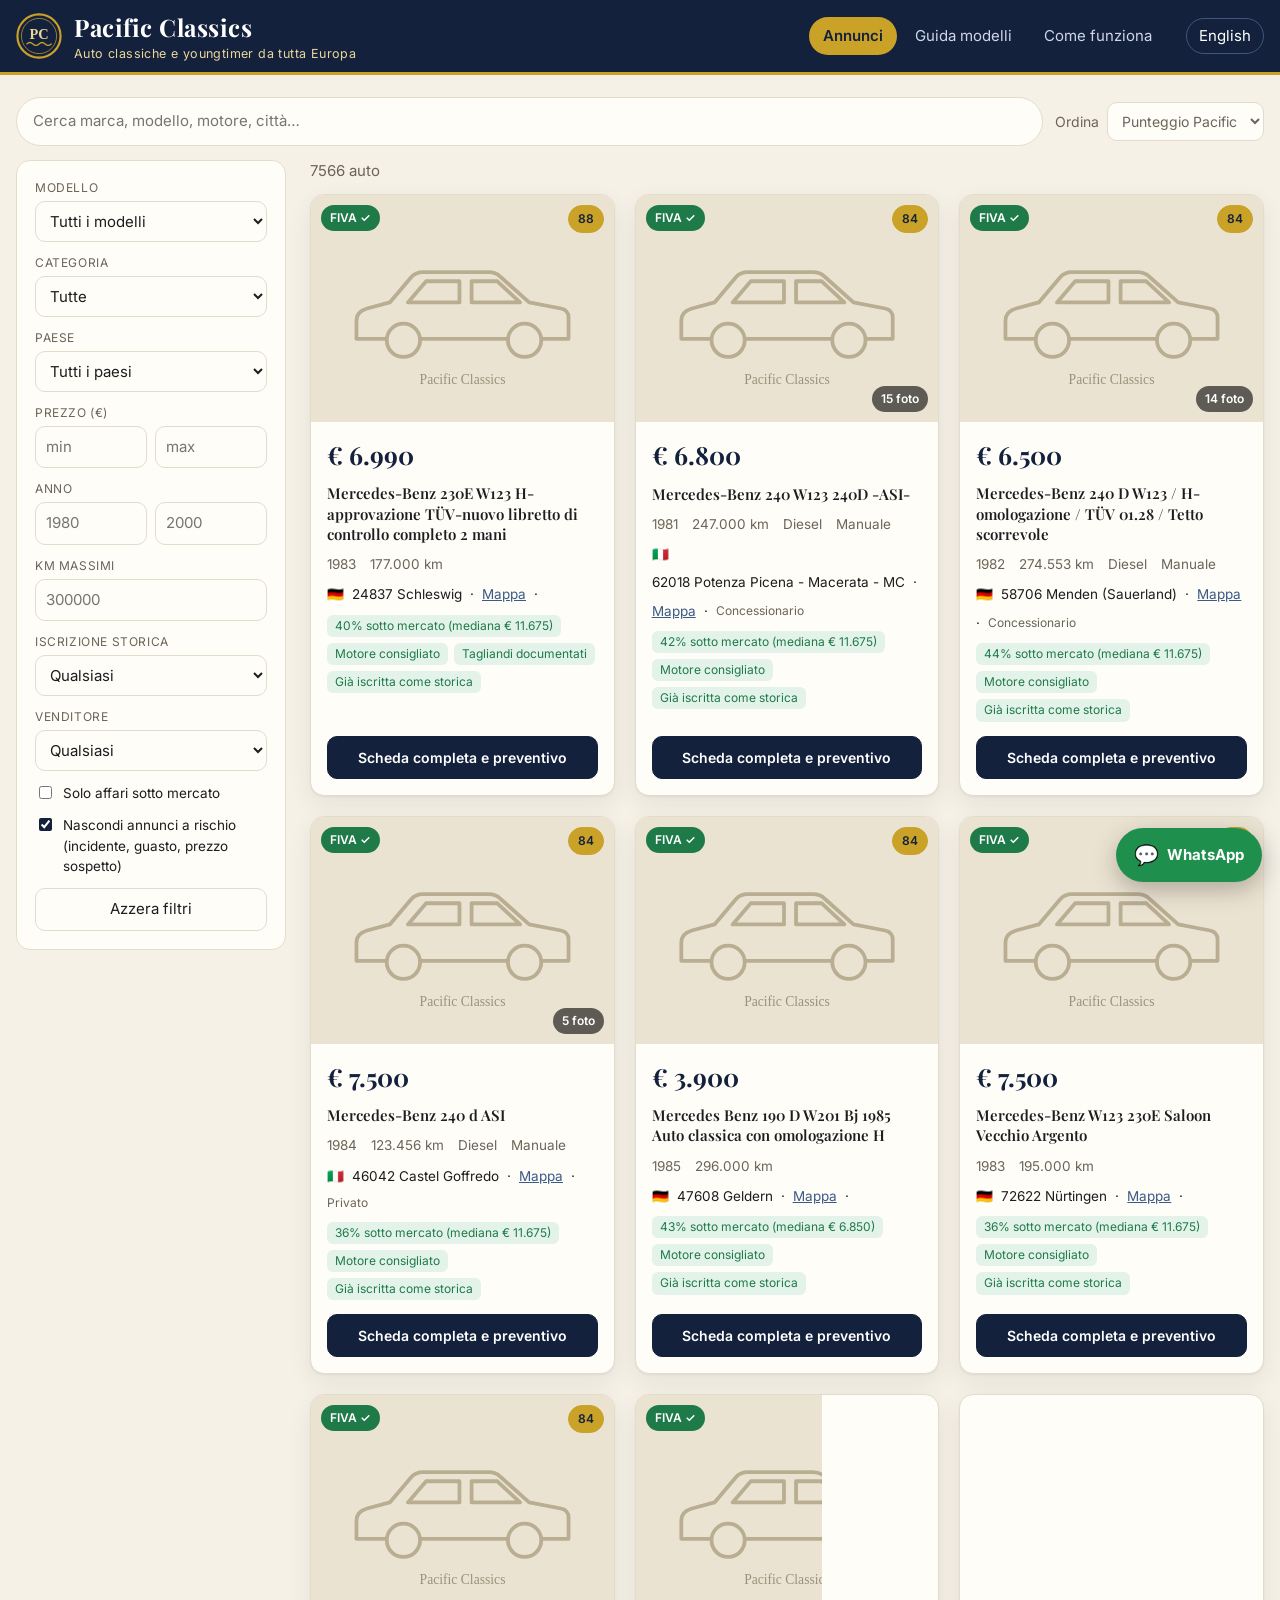
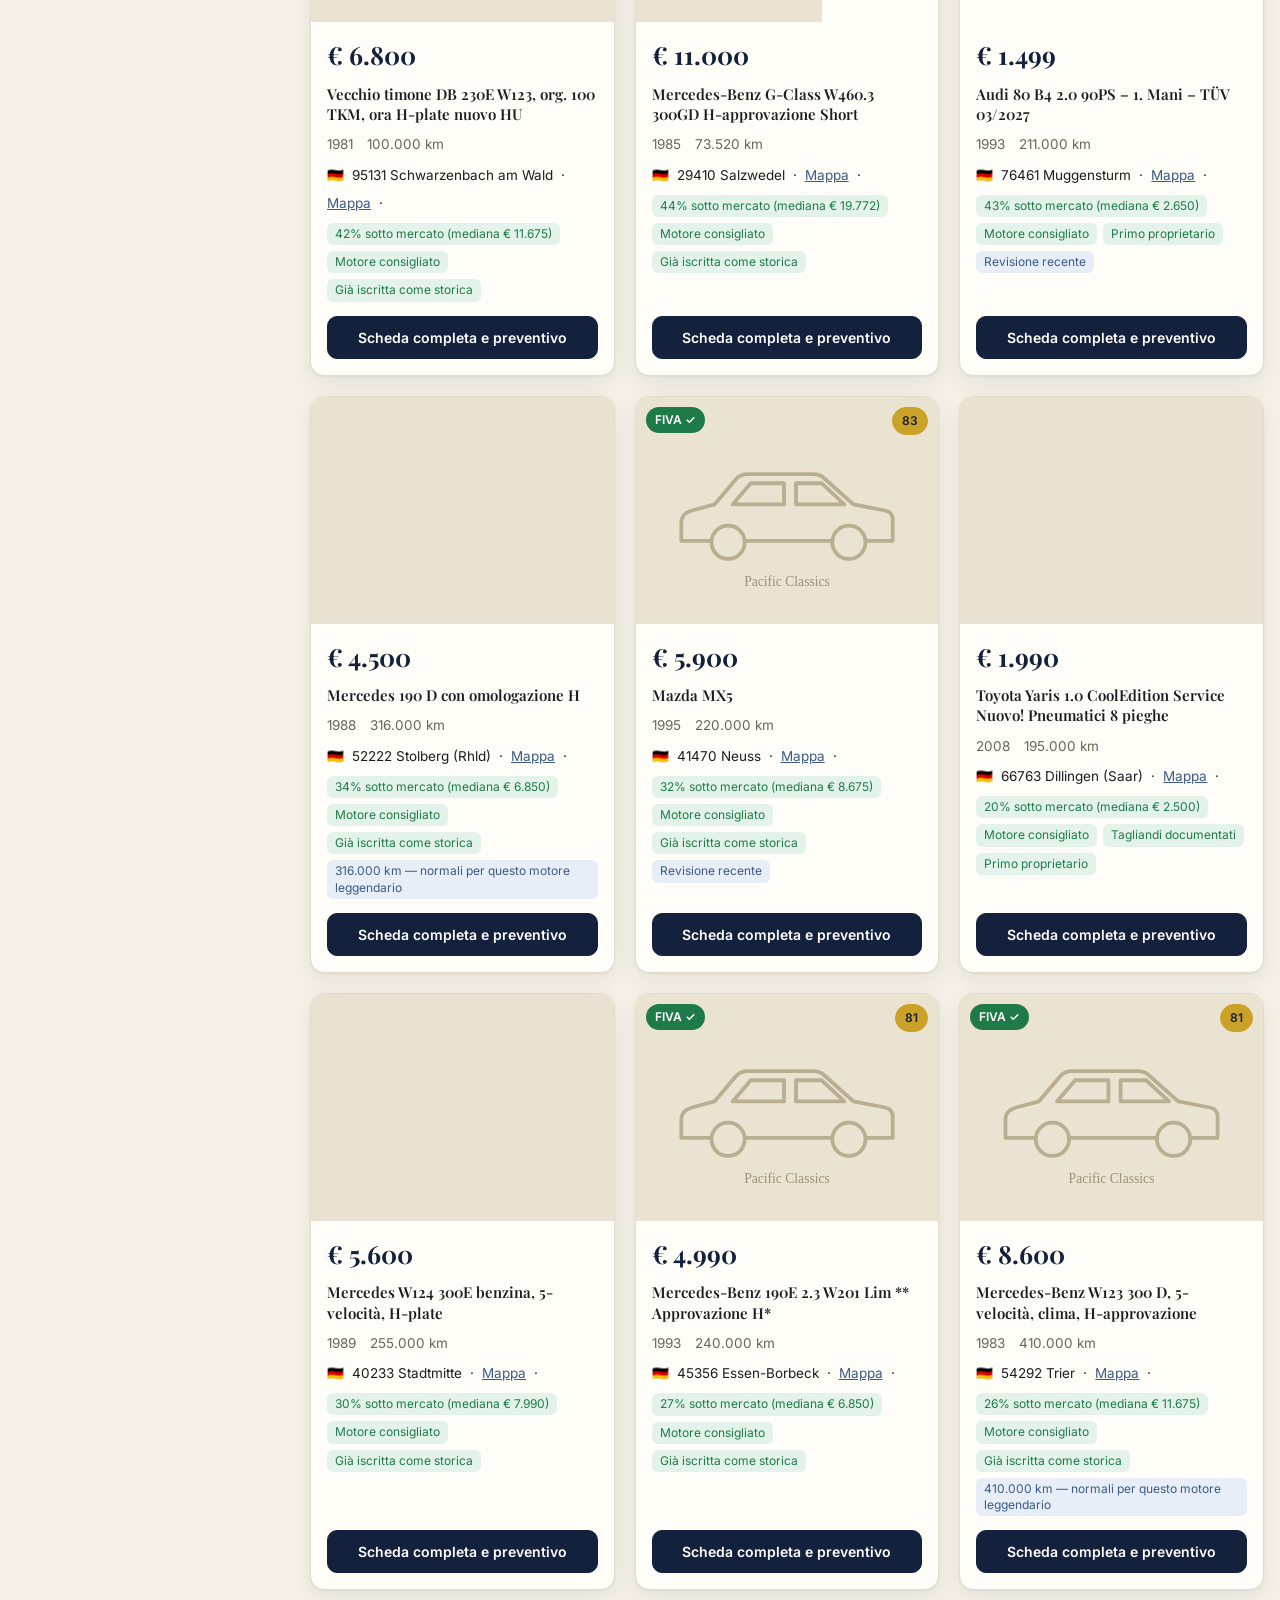
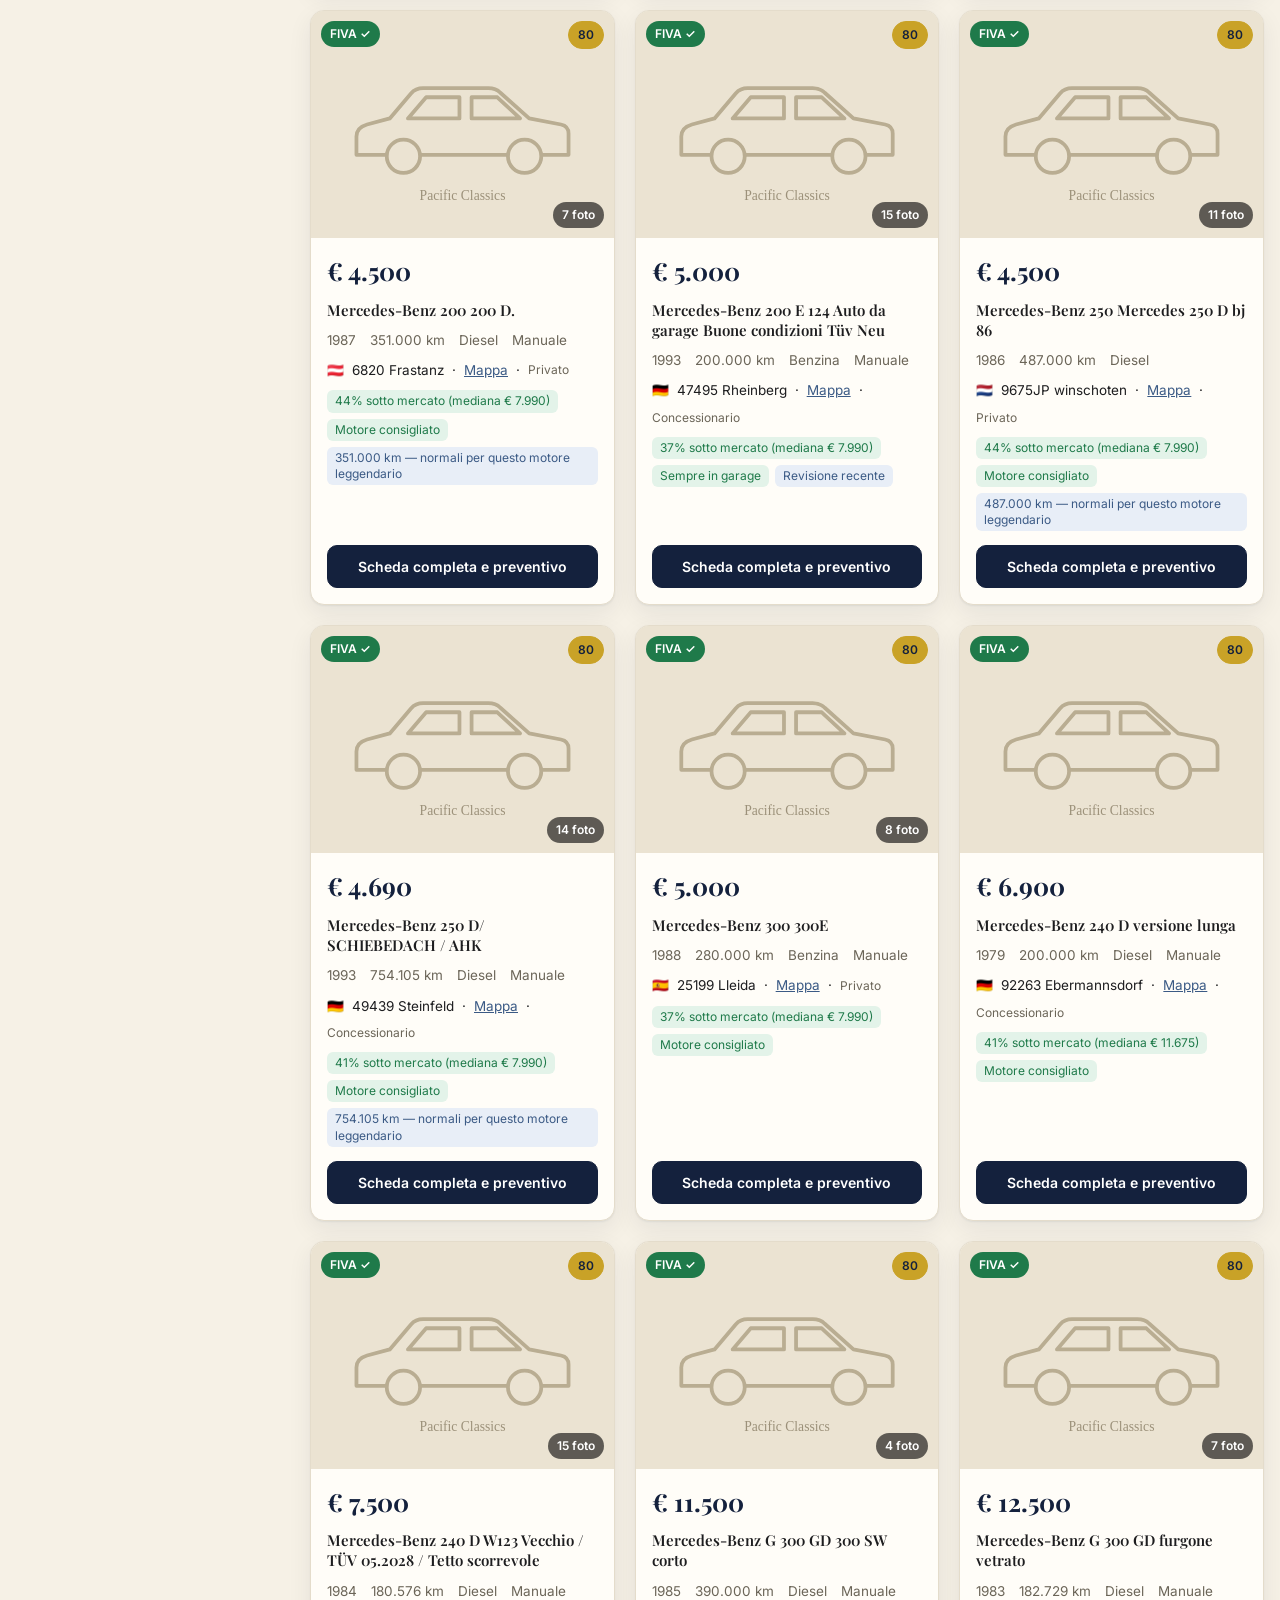
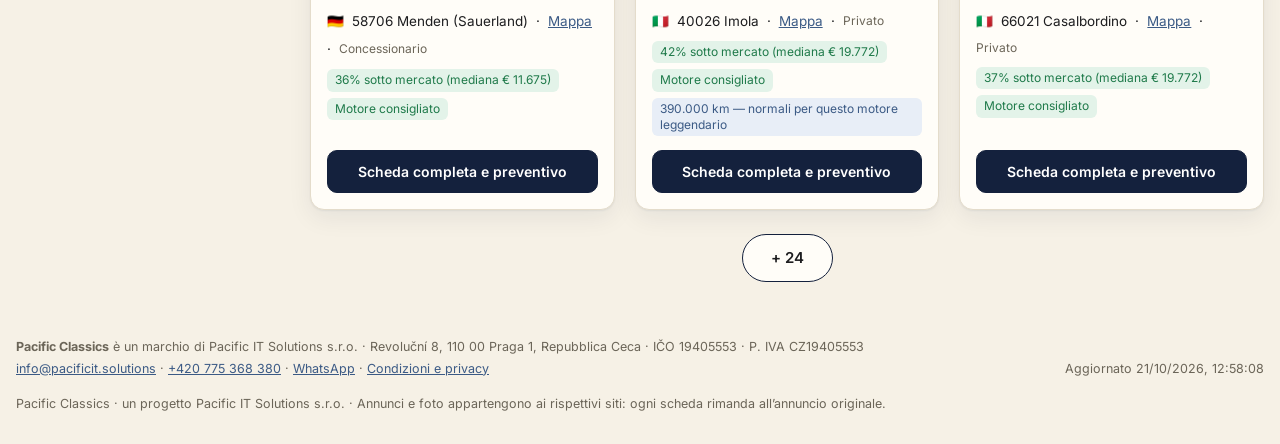
==== commit e1e1d2cd: "Admin login with encrypted data; customers see final prices and no sources - admin.html: login decry" ====
--- a/site/index.html
+++ b/site/index.html
@@ -28,6 +28,7 @@
   </div>
 </header>
 
+<div id="adminBar" class="admin-bar" hidden>Modalità amministratore · prezzi d'acquisto, fonti e link visibili solo a te · <a href="#" id="logout">Esci</a></div>
 <div id="demo" class="demo" hidden></div>
 
 <main class="wrap">
@@ -71,7 +72,6 @@
         </label>
         <label class="check"><input id="fDeals" type="checkbox"><span data-t="onlyDeals"></span></label>
         <label class="check"><input id="fSafe" type="checkbox" checked><span data-t="hideRisky"></span></label>
-        <label class="check"><input id="fSold" type="checkbox" checked><span data-t="showSold"></span></label>
         <button id="reset" class="ghost" data-t="reset"></button>
       </aside>
       <div class="results">
@@ -89,8 +89,8 @@
       <h3>Condizioni del servizio (sintesi)</h3>
       <ul>
         <li>Pacific Classics, marchio di Pacific IT Solutions s.r.o., offre un servizio di ricerca, verifica, acquisto per conto del cliente e trasporto di veicoli usati e d'epoca all'interno dell'Unione Europea.</li>
-        <li>Gli annunci mostrati sul sito sono raccolti automaticamente dai portali indicati in ogni scheda: prezzo, disponibilità e descrizione dipendono dal venditore e vanno sempre confermati. Le stime di costo sono indicative.</li>
-        <li>Prima di ogni incarico il cliente riceve un preventivo scritto con: prezzo dell'auto, commissione del 5%, costo di trasporto, 350 € di radiazione e pratiche di esportazione, ed eventuali servizi facoltativi (revisione, immatricolazione).</li>
+        <li>Le auto mostrate sul sito sono selezionate tra annunci pubblicati in tutta Europa: disponibilità e caratteristiche dipendono dal venditore e vengono sempre confermate prima del preventivo. Le stime di trasporto sono indicative.</li>
+        <li>Prima di ogni incarico il cliente riceve un preventivo scritto con: prezzo dell'auto comprensivo del servizio Pacific Classics, costo di trasporto, 350 € di radiazione e pratiche di esportazione, ed eventuali servizi facoltativi (perizia in officina, immatricolazione).</li>
         <li>Il pagamento avviene su un conto di garanzia (escrow) presso un servizio terzo. Le condizioni di sblocco e rimborso sono indicate nel contratto di escrow firmato prima del versamento.</li>
         <li>Le valutazioni sull'affidabilità dei modelli e i "punti salienti" degli annunci sono informazioni orientative, non una garanzia sullo stato del singolo veicolo, che viene accertato con il rapporto di verifica.</li>
         <li>Il contratto completo viene inviato insieme al preventivo.</li>
@@ -130,20 +130,21 @@
     <ol class="steps">
       <li><b>Scegli l'auto</b><p>Dagli annunci di questo sito o mandaci il link di un annuncio che hai trovato tu, in qualsiasi paese europeo. Se non sai cosa cercare, ti consigliamo noi il modello giusto.</p></li>
       <li><b>La verifichiamo</b><p>Contattiamo il venditore nella sua lingua, chiediamo foto, documenti, storico dei tagliandi e numero di telaio, e controlliamo i punti deboli noti di quel modello. Ricevi un <b>rapporto di verifica</b> in PDF con foto, documenti e checklist del modello. Se qualcosa non torna, te lo diciamo prima di comprare.</p></li>
-      <li><b>Ti mandiamo il preventivo completo</b><p>Prezzo dell'auto, commissione, trasporto e pratiche: un totale chiaro, senza sorprese. Decidi tu se procedere.</p></li>
+      <li><b>Ti mandiamo il preventivo completo</b><p>Prezzo dell'auto<span class="admin-only">, commissione</span>, trasporto e pratiche: un totale chiaro, senza sorprese. Decidi tu se procedere.</p></li>
       <li><b>Paghi in escrow</b><p>Versi l'importo su un conto di garanzia (escrow) gestito da un servizio terzo indipendente. Né noi né il venditore possiamo toccare i soldi finché l'operazione non è conclusa.</p></li>
       <li><b>Compriamo e prepariamo l'auto</b><p>Dopo il tuo ok sul rapporto di verifica, l'escrow paga il venditore direttamente, al momento del ritiro dell'auto e dei documenti originali. Poi facciamo radiazione ed esportazione.</p></li>
       <li><b>Trasporto o ritiro</b><p>Te la portiamo su bisarca fino a casa o in officina, assicurata durante il viaggio. Oppure, se preferisci, la ritiri tu e la porti in Italia con targa provvisoria.</p></li>
-      <li><b>Consegna e chiusura</b><p>Controlli l'auto alla consegna. Solo allora l'escrow sblocca la nostra commissione e i costi di trasporto e pratiche.</p></li>
+      <li><b>Consegna e chiusura</b><p>Controlli l'auto alla consegna. Solo allora l'escrow sblocca la parte che spetta a noi: il nostro servizio, il trasporto e le pratiche.</p></li>
     </ol>
 
     <h2 class="sec-title" id="costi">Quanto costa</h2>
     <div class="formula">
-      <div><span>Prezzo dell'auto</span><small>quello pagato al venditore, senza ricarichi</small></div><i>+</i>
-      <div><span>Commissione 5%</span><small>sul prezzo dell'auto: ricerca, verifica, trattativa, acquisto</small></div><i>+</i>
+      <div class="client-only"><span>Prezzo dell'auto</span><small>quello indicato in ogni scheda: comprende già ricerca, verifica, trattativa e acquisto</small></div>
+      <div class="admin-only"><span>Prezzo dell'auto</span><small>quello pagato al venditore, senza ricarichi</small></div><i class="admin-only">+</i>
+      <div class="admin-only"><span>Commissione 5%</span><small>sul prezzo dell'auto: ricerca, verifica, trattativa, acquisto</small></div><i>+</i>
       <div><span>Trasporto</span><small>su bisarca, secondo il paese d'origine</small></div><i>+</i>
       <div><span>Radiazione e pratiche export</span><small>350 € fissi</small></div><i>+</i>
-      <div class="optional"><span>Revisione in Italia</span><small>facoltativa · 79 € (tariffa nazionale presso un centro autorizzato)</small></div>
+      <div class="optional"><span>Perizia in officina</span><small>facoltativa · su preventivo · <a href="#perizia">cos'è</a></small></div>
     </div>
     <p class="note">Tutto viene versato in escrow e sbloccato solo alla consegna. L'immatricolazione italiana (IPT e diritti, variabili per provincia) non è compresa: possiamo seguirla noi su richiesta.</p>
 
@@ -166,15 +167,15 @@
       </div>
       <div class="panel">
         <h3>Esempio</h3>
-        <p class="src">Mercedes 300 D W124 a Stoccarda, prezzo 8.000 €, consegna a Milano su bisarca.</p>
+        <p class="src">Mercedes 300 D W124 a Stoccarda, consegna a Milano su bisarca.</p>
         <table class="price-table">
-          <tr><td>Prezzo dell'auto</td><td>8.000 €</td></tr>
-          <tr><td>Commissione Pacific Classics (5%)</td><td>400 €</td></tr>
+          <tr class="client-only"><td>Prezzo dell'auto (come in scheda)</td><td>8.400 €</td></tr>
+          <tr class="admin-only"><td>Prezzo dell'auto</td><td>8.000 €</td></tr>
+          <tr class="admin-only"><td>Commissione Pacific Classics (5%)</td><td>400 €</td></tr>
           <tr><td>Trasporto Germania sud → Milano</td><td>≈ 650 €</td></tr>
           <tr><td>Radiazione e pratiche export</td><td>350 €</td></tr>
           <tr class="tot"><td>Totale in escrow</td><td>≈ 9.400 €</td></tr>
-          <tr class="opt"><td>+ Revisione in Italia (facoltativa)</td><td>79 €</td></tr>
-          <tr class="opt"><td>Totale con revisione</td><td>≈ 9.480 €</td></tr>
+          <tr class="opt"><td>+ Perizia in officina (facoltativa)</td><td>su preventivo</td></tr>
         </table>
         <p class="src">Ogni scheda auto del sito mostra già una stima del totale con questa formula.</p>
       </div>
@@ -183,8 +184,32 @@
     <h2 class="sec-title">Due modi di ricevere l'auto</h2>
     <div class="cols">
       <div class="panel option"><h3>🚚 Consegna su bisarca</h3><p>Pensiamo a tutto noi: ritiro dal venditore, viaggio assicurato, consegna all'indirizzo che scegli. È l'opzione consigliata per le auto d'epoca e per chi è lontano.</p></div>
-      <div class="panel option"><h3>🔑 Ritiro diretto</h3><p>Non vuoi il camion? Prepariamo radiazione, targa provvisoria e documenti, e tu vai a prendere l'auto e la guidi fino in Italia. Paghi prezzo, commissione e i 350 € delle pratiche, senza il trasporto.</p></div>
-    </div>
+      <div class="panel option"><h3>🔑 Ritiro diretto</h3><p>Non vuoi il camion? Prepariamo radiazione, targa provvisoria e documenti, e tu vai a prendere l'auto e la guidi fino in Italia. Paghi il prezzo dell'auto<span class="admin-only"> e la commissione</span> più i 350 € delle pratiche, senza il trasporto.</p></div>
+    </div>
+
+    <h2 class="sec-title" id="perizia">Perizia in officina: l'auto controllata da un meccanico prima di comprarla</h2>
+    <div class="cols perizia">
+      <div class="panel">
+        <h3>Cos'è</h3>
+        <p>Su richiesta, prima dell'acquisto facciamo controllare l'auto da un'<b>officina indipendente vicino al venditore</b>, che non ha nessun interesse a venderla.
+          È come andare a vederla con un meccanico di fiducia, senza dover partire.</p>
+        <p>Il meccanico mette l'auto sul ponte, la prova su strada e ci manda un <b>rapporto scritto con foto</b>. Tu lo leggi e decidi: se qualcosa non ti convince, l'auto non si compra e i soldi in escrow tornano a te.</p>
+        <p class="src">Il costo dipende dal paese e dall'officina: te lo indichiamo nel preventivo, prima di procedere.</p>
+      </div>
+      <div class="panel">
+        <h3>Cosa controlla il meccanico</h3>
+        <ul class="hl">
+          <li>Ruggine e sottoscocca: longheroni, sottoporta, passaruota, punti del cric</li>
+          <li>Motore: avviamento a freddo, perdite d'olio, fumosità, compressione se serve</li>
+          <li>Cambio, frizione, trasmissione e differenziale</li>
+          <li>Freni, sospensioni, sterzo e gomme</li>
+          <li>Impianto elettrico, centralina e spie (lettura dei codici errore)</li>
+          <li>Corrispondenza telaio–documenti e chilometraggio rispetto allo storico</li>
+          <li>Prova su strada completa</li>
+        </ul>
+      </div>
+    </div>
+    <p class="note">La perizia non va confusa con la <b>revisione</b> italiana: quella è il controllo obbligatorio della Motorizzazione, fatto in Italia dopo l'immatricolazione.</p>
 
     <h2 class="sec-title">Cos'è l'escrow, in parole semplici</h2>
     <div class="escrow-explain">
@@ -197,7 +222,7 @@
         <i>→</i>
         <div><b>3. Il venditore viene pagato</b><span>Solo quando ritiriamo l'auto e i documenti originali, l'escrow paga il prezzo direttamente al venditore. A noi non passa nulla.</span></div>
         <i>→</i>
-        <div><b>4. Consegna, poi noi</b><span>L'auto arriva da te, la controlli e confermi. Solo allora l'escrow sblocca commissione, trasporto e pratiche a Pacific Classics.</span></div>
+        <div><b>4. Consegna, poi noi</b><span>L'auto arriva da te, la controlli e confermi. Solo allora l'escrow sblocca a Pacific Classics il compenso per il servizio, il trasporto e le pratiche.</span></div>
       </div>
       <div class="cols">
         <div class="panel"><h3>E se qualcosa va storto?</h3><p>Se l'auto non supera la verifica, o tu non approvi il rapporto, l'acquisto non si fa e il denaro torna a te. Le regole su quando si sblocca o si restituisce sono scritte nel contratto di escrow prima che tu paghi.</p></div>
@@ -221,7 +246,8 @@
 
     <h2 class="sec-title">Domande frequenti</h2>
     <div class="faq">
-      <details><summary>Cosa è compreso nella commissione del 5%?</summary><p>Ricerca dell'auto, contatto con il venditore, verifica di foto, documenti e storico, trattativa sul prezzo, acquisto e coordinamento di pratiche e trasporto.</p></details>
+      <details><summary>Cosa comprende il prezzo che vedo nella scheda?</summary><p>Il prezzo dell'auto e tutto il nostro servizio: ricerca, contatto con il venditore, verifica di foto, documenti e storico, trattativa, acquisto e coordinamento di pratiche e trasporto. A parte restano solo il trasporto, i 350 € di pratiche ed eventuali servizi facoltativi.</p></details>
+      <details><summary>Cos'è la perizia in officina?</summary><p>Un controllo approfondito dell'auto fatto da un'officina indipendente vicino al venditore, prima dell'acquisto. Te ne parliamo nel dettaglio <a href="#perizia">qui sopra</a>.</p></details>
       <details><summary>Cosa sono i 350 € di radiazione?</summary><p>Le pratiche nel paese d'origine per cancellare l'auto dal registro locale ed esportarla in Italia: radiazione, documenti di esportazione e, per il ritiro diretto, la targa provvisoria.</p></details>
       <details><summary>L'immatricolazione in Italia è inclusa?</summary><p>No, è un costo a parte che dipende dalla provincia e dall'auto (IPT, diritti, targhe). Possiamo indicarti un'agenzia di fiducia o seguirla noi su richiesta.</p></details>
       <details><summary>E se l'auto non corrisponde all'annuncio?</summary><p>La verifichiamo prima dell'acquisto proprio per evitarlo. Se emergono problemi prima del pagamento al venditore, l'operazione si ferma e i fondi in escrow ti vengono restituiti.</p></details>
@@ -290,6 +316,7 @@
   </div>
 </dialog>
 
+<script src="admin.js"></script>
 <script src="i18n.js"></script>
 <script src="app.js"></script>
 </body>
--- a/site/styles.css
+++ b/site/styles.css
@@ -244,3 +244,18 @@
 .legal .panel { background: var(--paper); margin-bottom: 16px; }
 .legal li { margin: 6px 0; line-height: 1.55; }
 @media (max-width: 600px) { .wa-float b { display: none; } .wa-float { padding: 14px; } }
+
+/* admin vs customer */
+body.is-client .admin-only, body:not(.is-admin) .admin-only { display: none !important; }
+body.is-admin .client-only { display: none !important; }
+.admin-bar { background: #7a1c2b; color: #fff; text-align: center; padding: 7px 16px; font-size: 14px; }
+.admin-bar a { color: #ffd9de; font-weight: 600; }
+.card .actions .btn:only-child { flex: 1; }
+.login-box { max-width: 420px; margin: 60px auto; background: var(--paper); border: 1px solid var(--line); border-radius: 18px; padding: 30px; display: flex; flex-direction: column; gap: 14px; box-shadow: var(--shadow); }
+.login-box h1 { margin: 0 0 6px; color: var(--navy); font-size: 26px; }
+.login-box label span { display: block; font-size: 12px; text-transform: uppercase; letter-spacing: .6px; color: var(--muted); margin-bottom: 4px; }
+.login-box input { width: 100%; padding: 11px 12px; border: 1px solid var(--line); border-radius: 10px; background: #fff; }
+.login-box .btn { flex: none; }
+.login-err { color: var(--danger); background: var(--danger-bg); padding: 8px 12px; border-radius: 8px; margin: 0; }
+.perizia .hl li { background: var(--info-bg); color: #1f3a5f; }
+.perizia .hl li::before { content: "•"; }
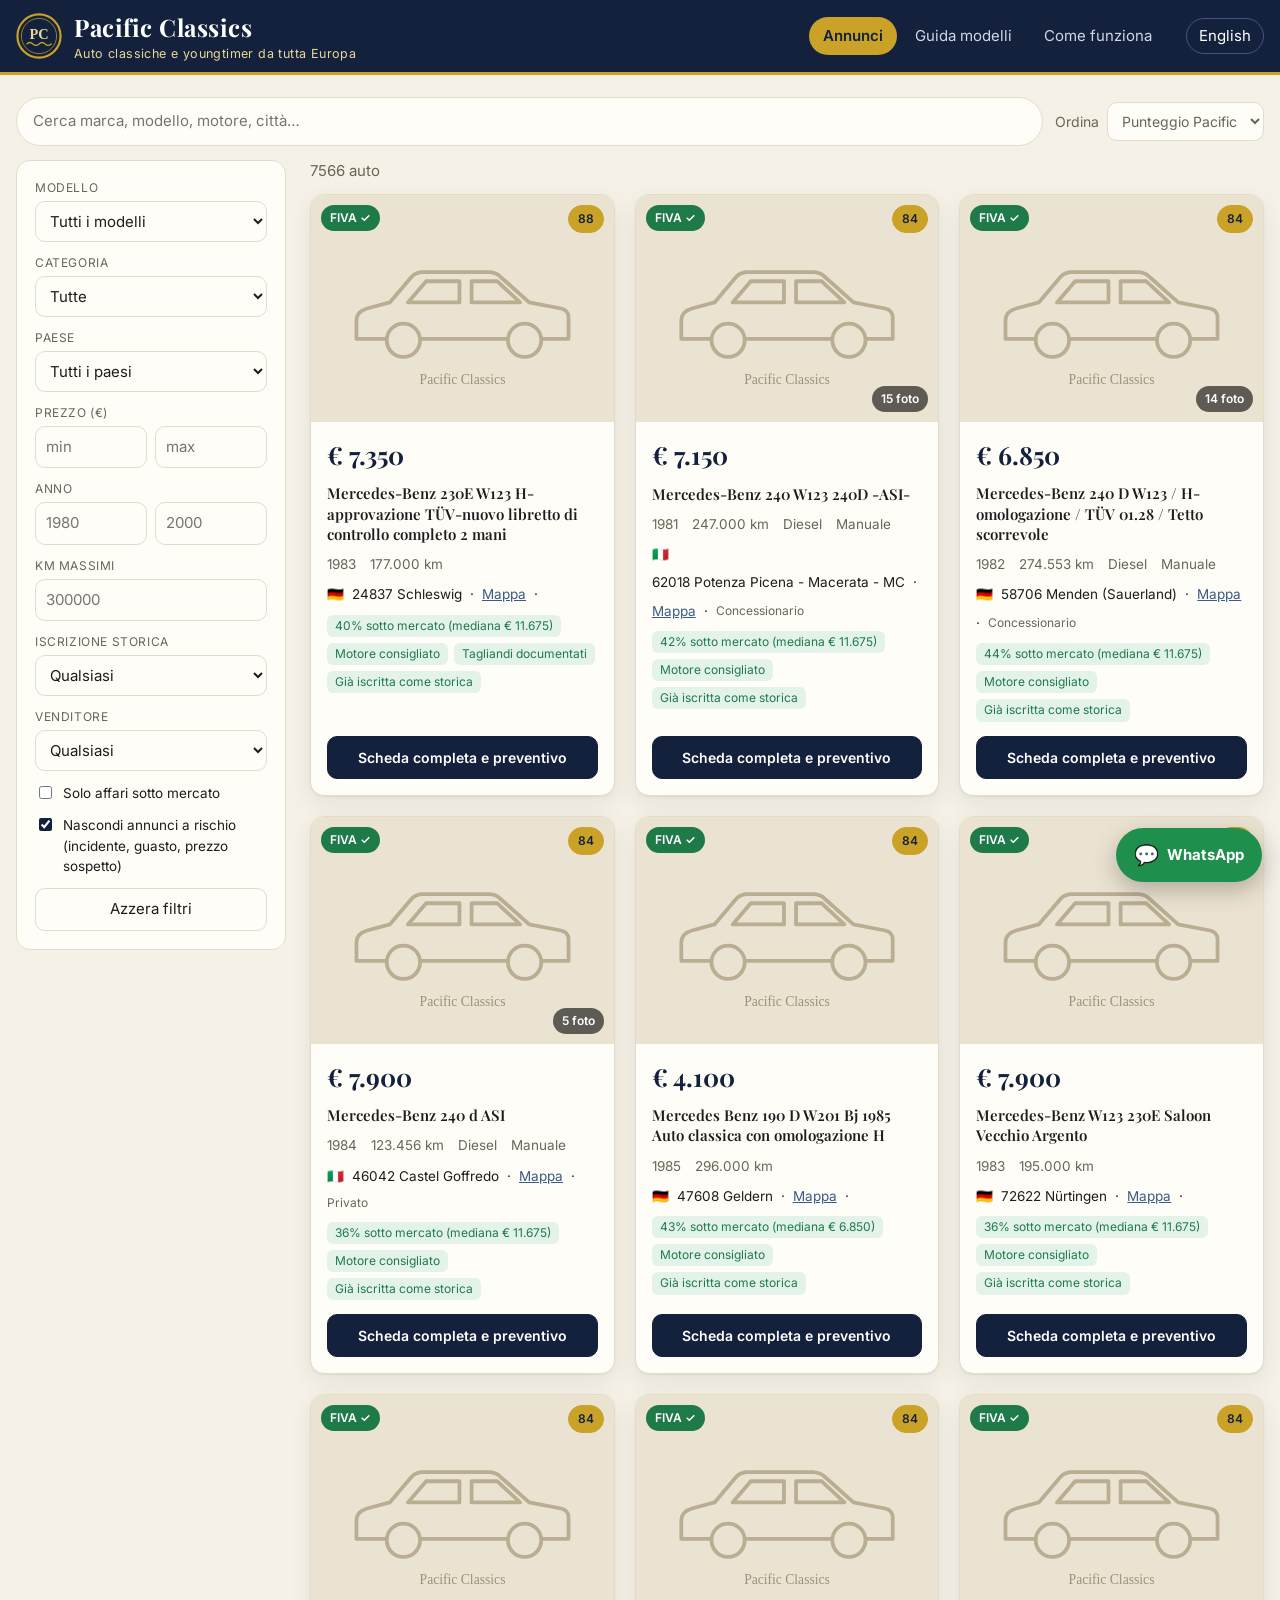
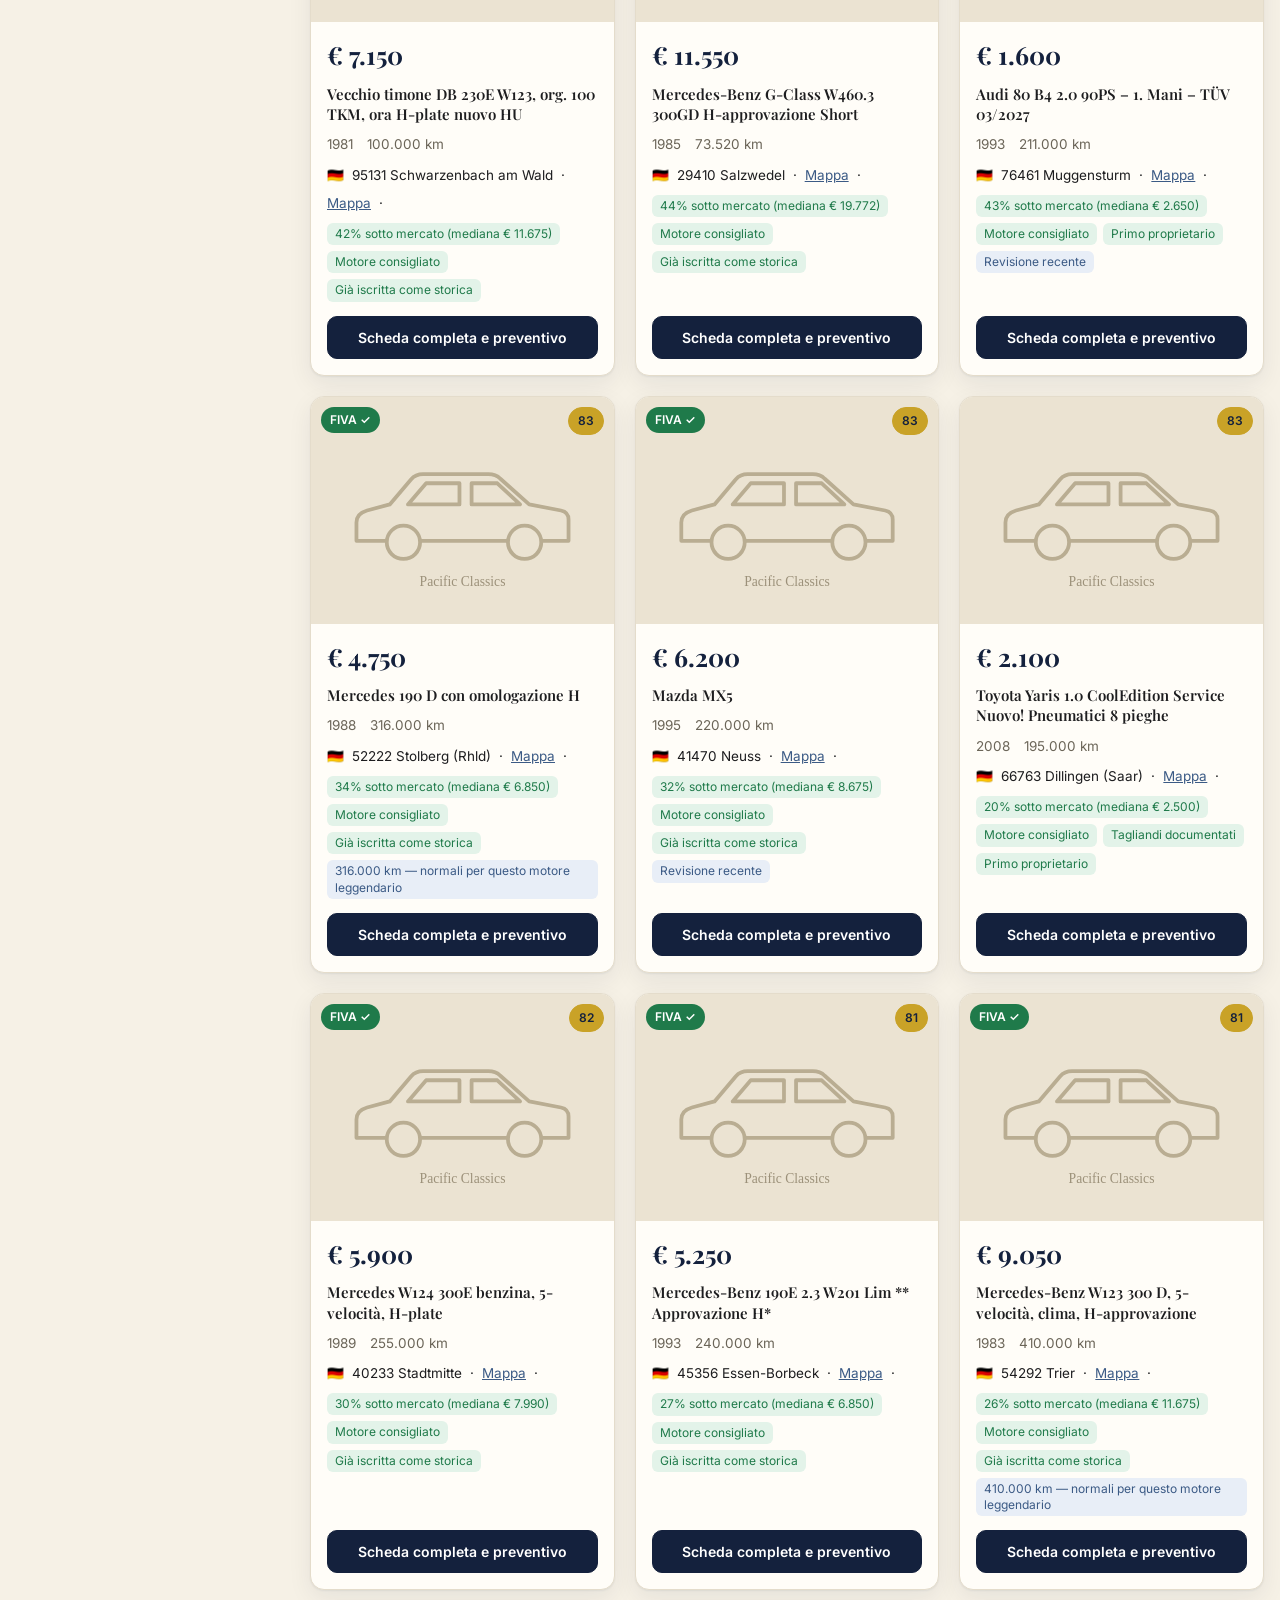
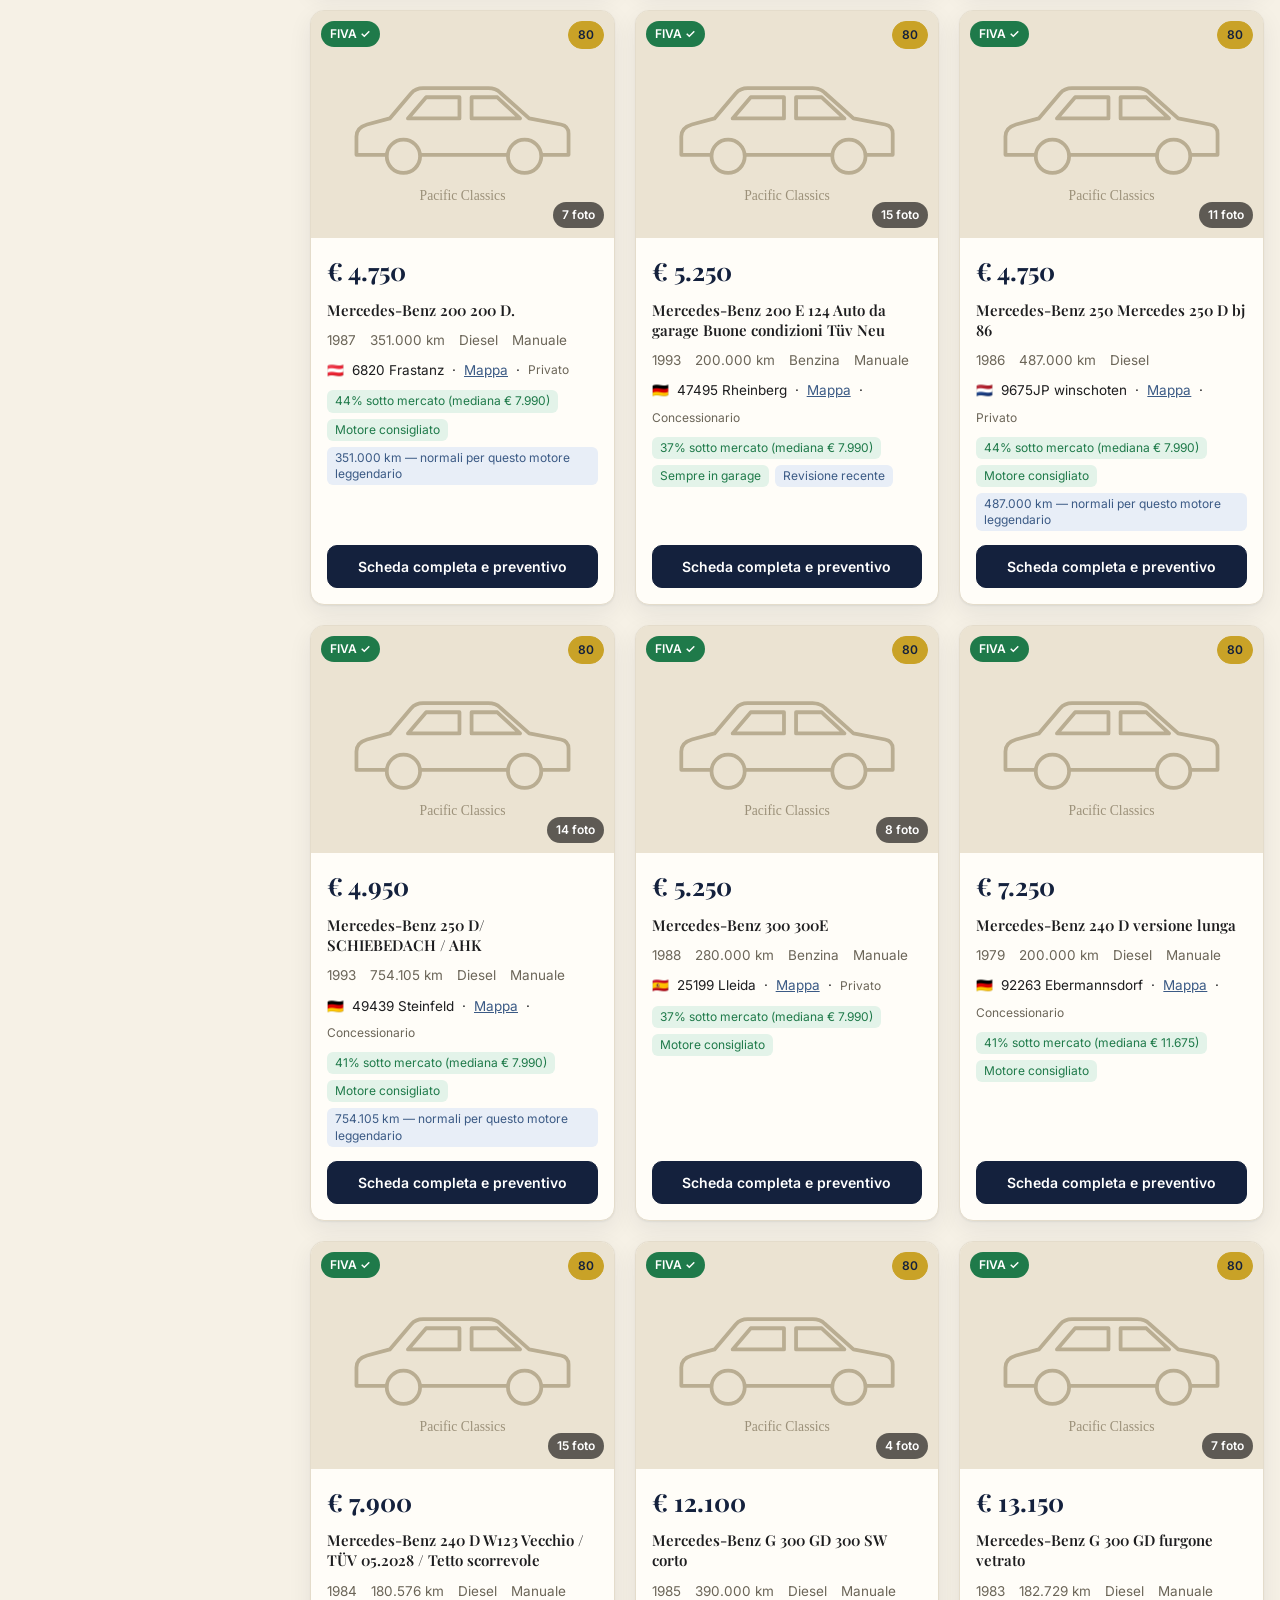
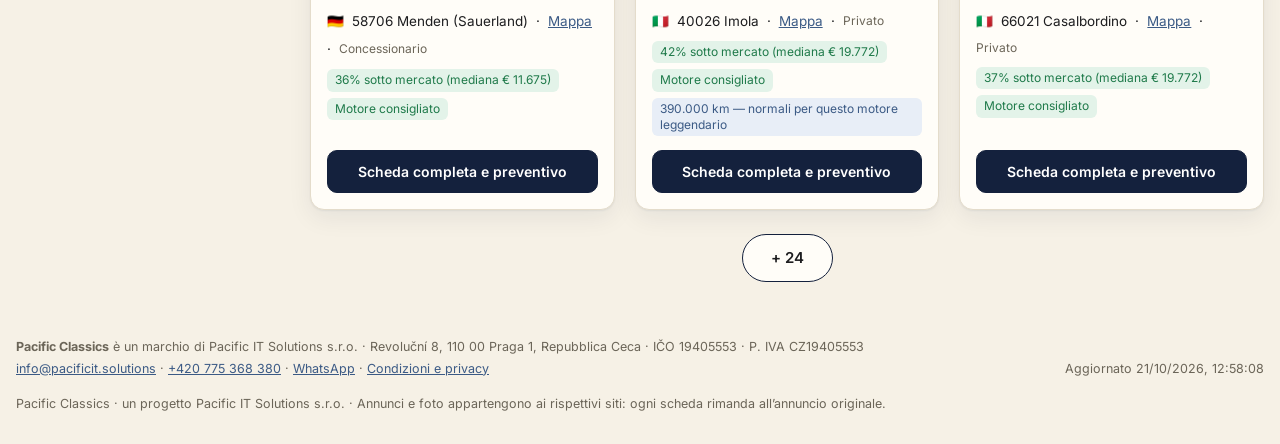
==== commit 490fea41: "Tiered customer price ladder with 400 EUR minimum fee, republish without crawling - config/business." ====
--- a/site/index.html
+++ b/site/index.html
@@ -5,7 +5,7 @@
 <meta name="viewport" content="width=device-width, initial-scale=1">
 <title>Pacific Classics — Auto classiche e youngtimer da tutta Europa</title>
 <meta name="theme-color" content="#14213d">
-<meta name="description" content="Pacific Classics trova, verifica, acquista e porta in Italia auto classiche e youngtimer indistruttibili da tutta Europa. Pagamento protetto in escrow, commissione 5%.">
+<meta name="description" content="Pacific Classics trova, verifica, acquista e porta in Italia auto classiche e youngtimer indistruttibili da tutta Europa. Pagamento protetto in escrow, prezzi chiari tutto compreso.">
 <link rel="icon" href="img/logo.svg" type="image/svg+xml">
 <link rel="preconnect" href="https://fonts.googleapis.com">
 <link rel="preconnect" href="https://fonts.gstatic.com" crossorigin>
@@ -141,7 +141,7 @@
     <div class="formula">
       <div class="client-only"><span>Prezzo dell'auto</span><small>quello indicato in ogni scheda: comprende già ricerca, verifica, trattativa e acquisto</small></div>
       <div class="admin-only"><span>Prezzo dell'auto</span><small>quello pagato al venditore, senza ricarichi</small></div><i class="admin-only">+</i>
-      <div class="admin-only"><span>Commissione 5%</span><small>sul prezzo dell'auto: ricerca, verifica, trattativa, acquisto</small></div><i>+</i>
+      <div class="admin-only"><span>Commissione a scaletta</span><small>35% sotto i 500 € → 5% oltre i 40.000 €, minimo 400 € (config/business.yaml)</small></div><i>+</i>
       <div><span>Trasporto</span><small>su bisarca, secondo il paese d'origine</small></div><i>+</i>
       <div><span>Radiazione e pratiche export</span><small>350 € fissi</small></div><i>+</i>
       <div class="optional"><span>Perizia in officina</span><small>facoltativa · su preventivo · <a href="#perizia">cos'è</a></small></div>
@@ -169,12 +169,12 @@
         <h3>Esempio</h3>
         <p class="src">Mercedes 300 D W124 a Stoccarda, consegna a Milano su bisarca.</p>
         <table class="price-table">
-          <tr class="client-only"><td>Prezzo dell'auto (come in scheda)</td><td>8.400 €</td></tr>
-          <tr class="admin-only"><td>Prezzo dell'auto</td><td>8.000 €</td></tr>
-          <tr class="admin-only"><td>Commissione Pacific Classics (5%)</td><td>400 €</td></tr>
+          <tr class="client-only"><td>Prezzo dell'auto (come in scheda)</td><td>9.300 €</td></tr>
+          <tr class="admin-only"><td>Prezzo d'acquisto</td><td>8.000 €</td></tr>
+          <tr class="admin-only"><td>Commissione (16% + arrotondamento)</td><td>1.300 €</td></tr>
           <tr><td>Trasporto Germania sud → Milano</td><td>≈ 650 €</td></tr>
           <tr><td>Radiazione e pratiche export</td><td>350 €</td></tr>
-          <tr class="tot"><td>Totale in escrow</td><td>≈ 9.400 €</td></tr>
+          <tr class="tot"><td>Totale in escrow</td><td>≈ 10.300 €</td></tr>
           <tr class="opt"><td>+ Perizia in officina (facoltativa)</td><td>su preventivo</td></tr>
         </table>
         <p class="src">Ogni scheda auto del sito mostra già una stima del totale con questa formula.</p>
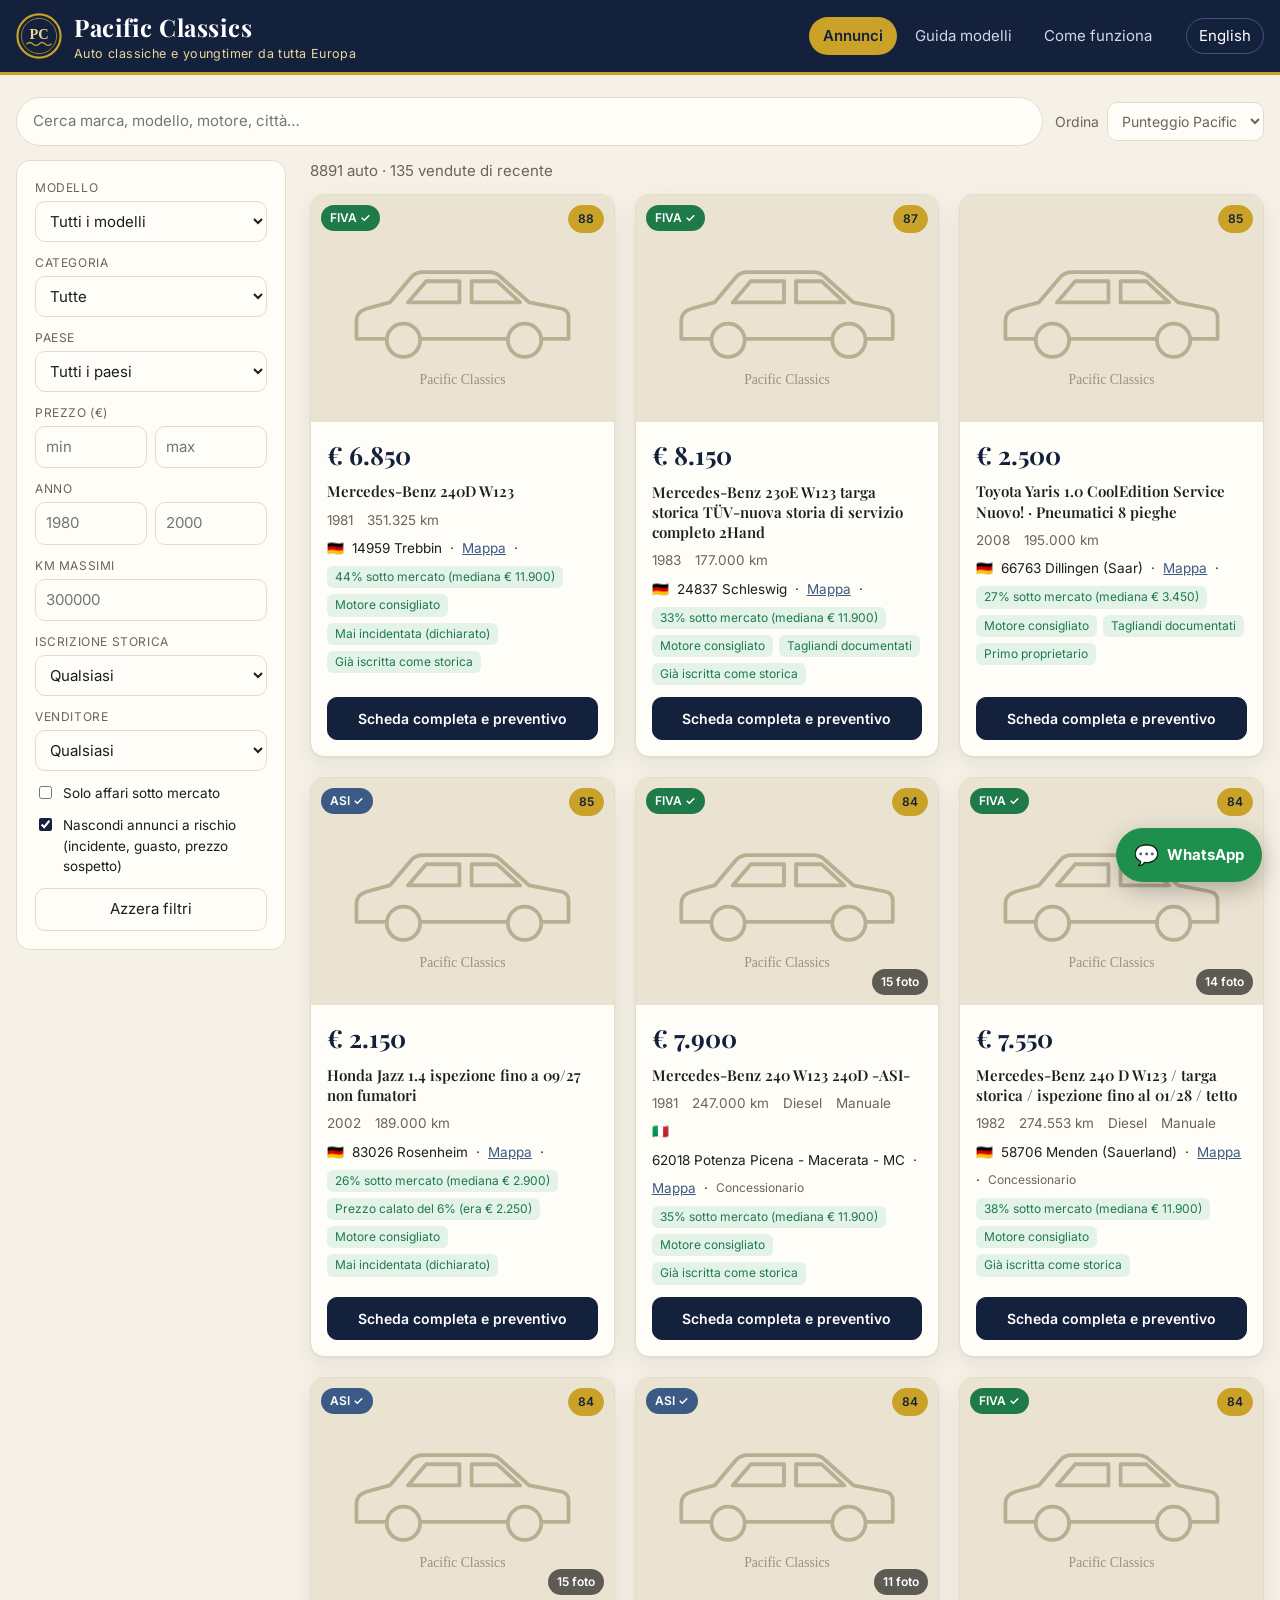
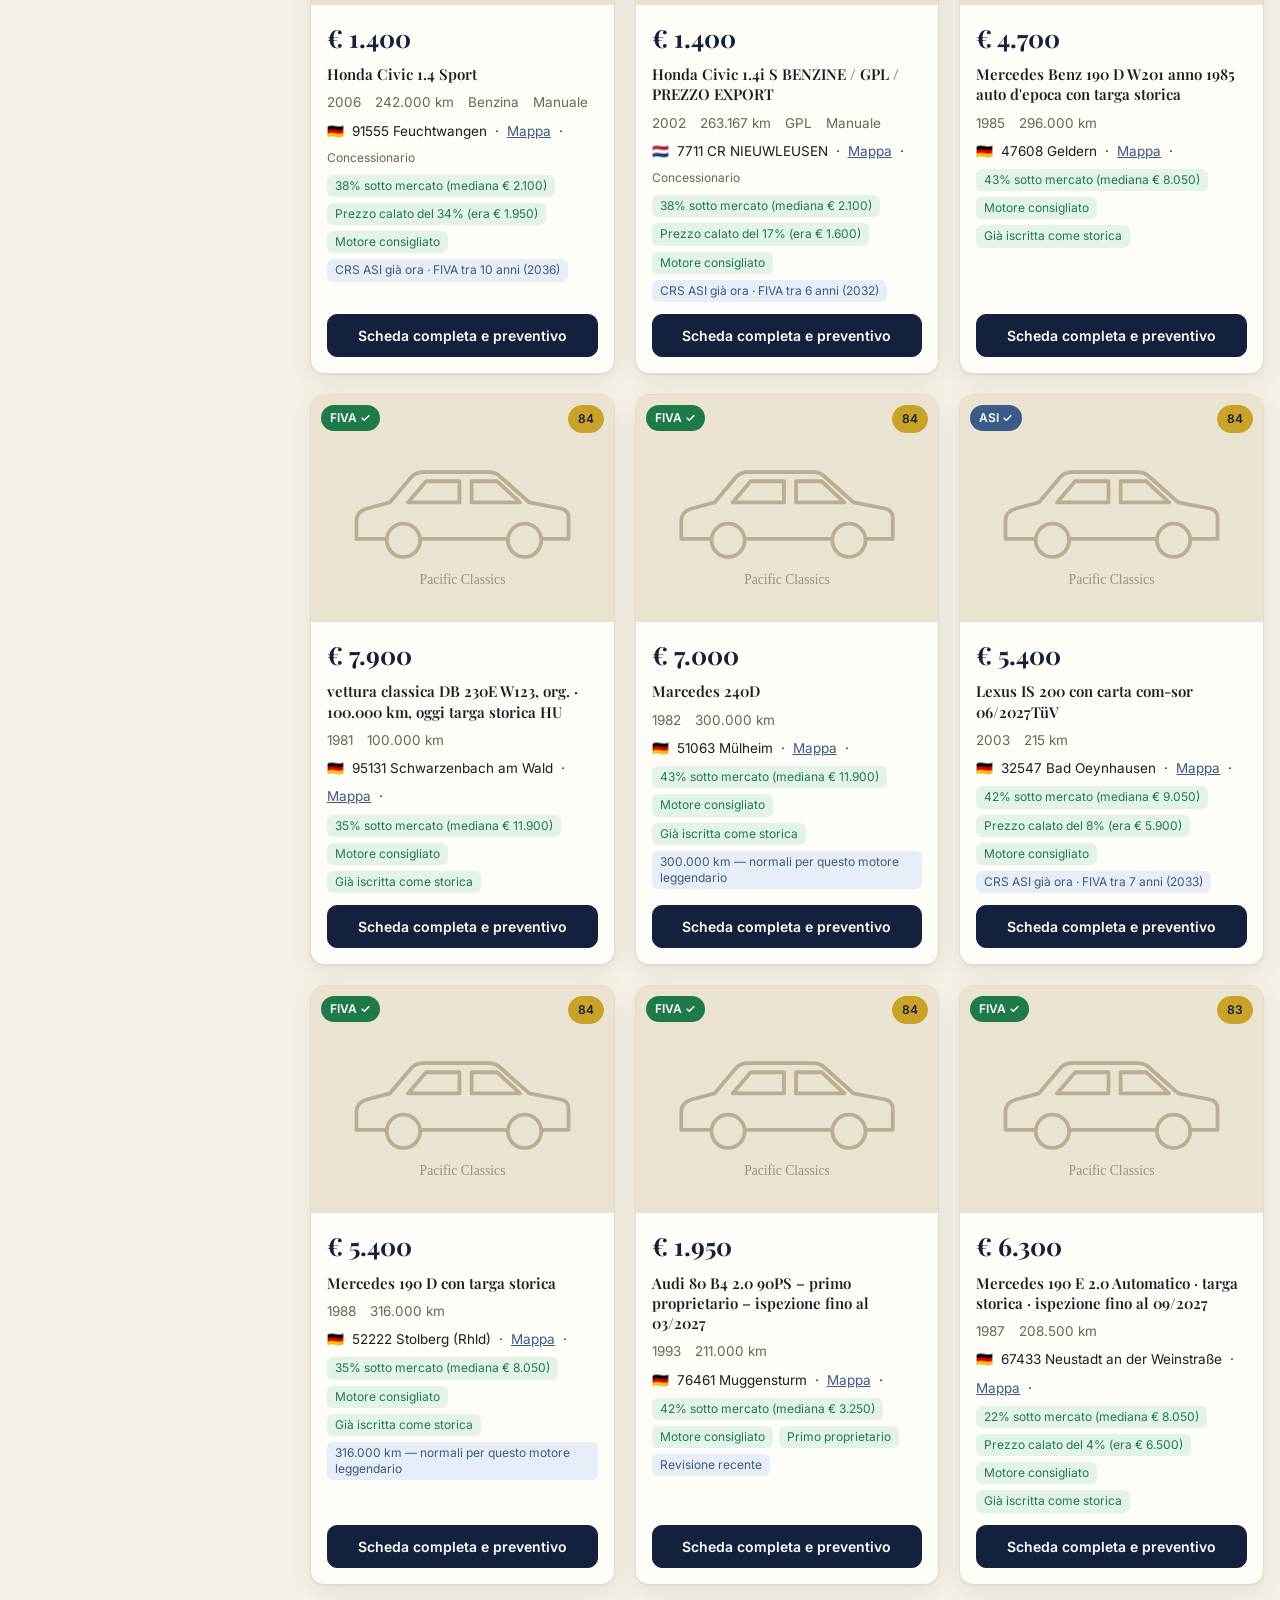
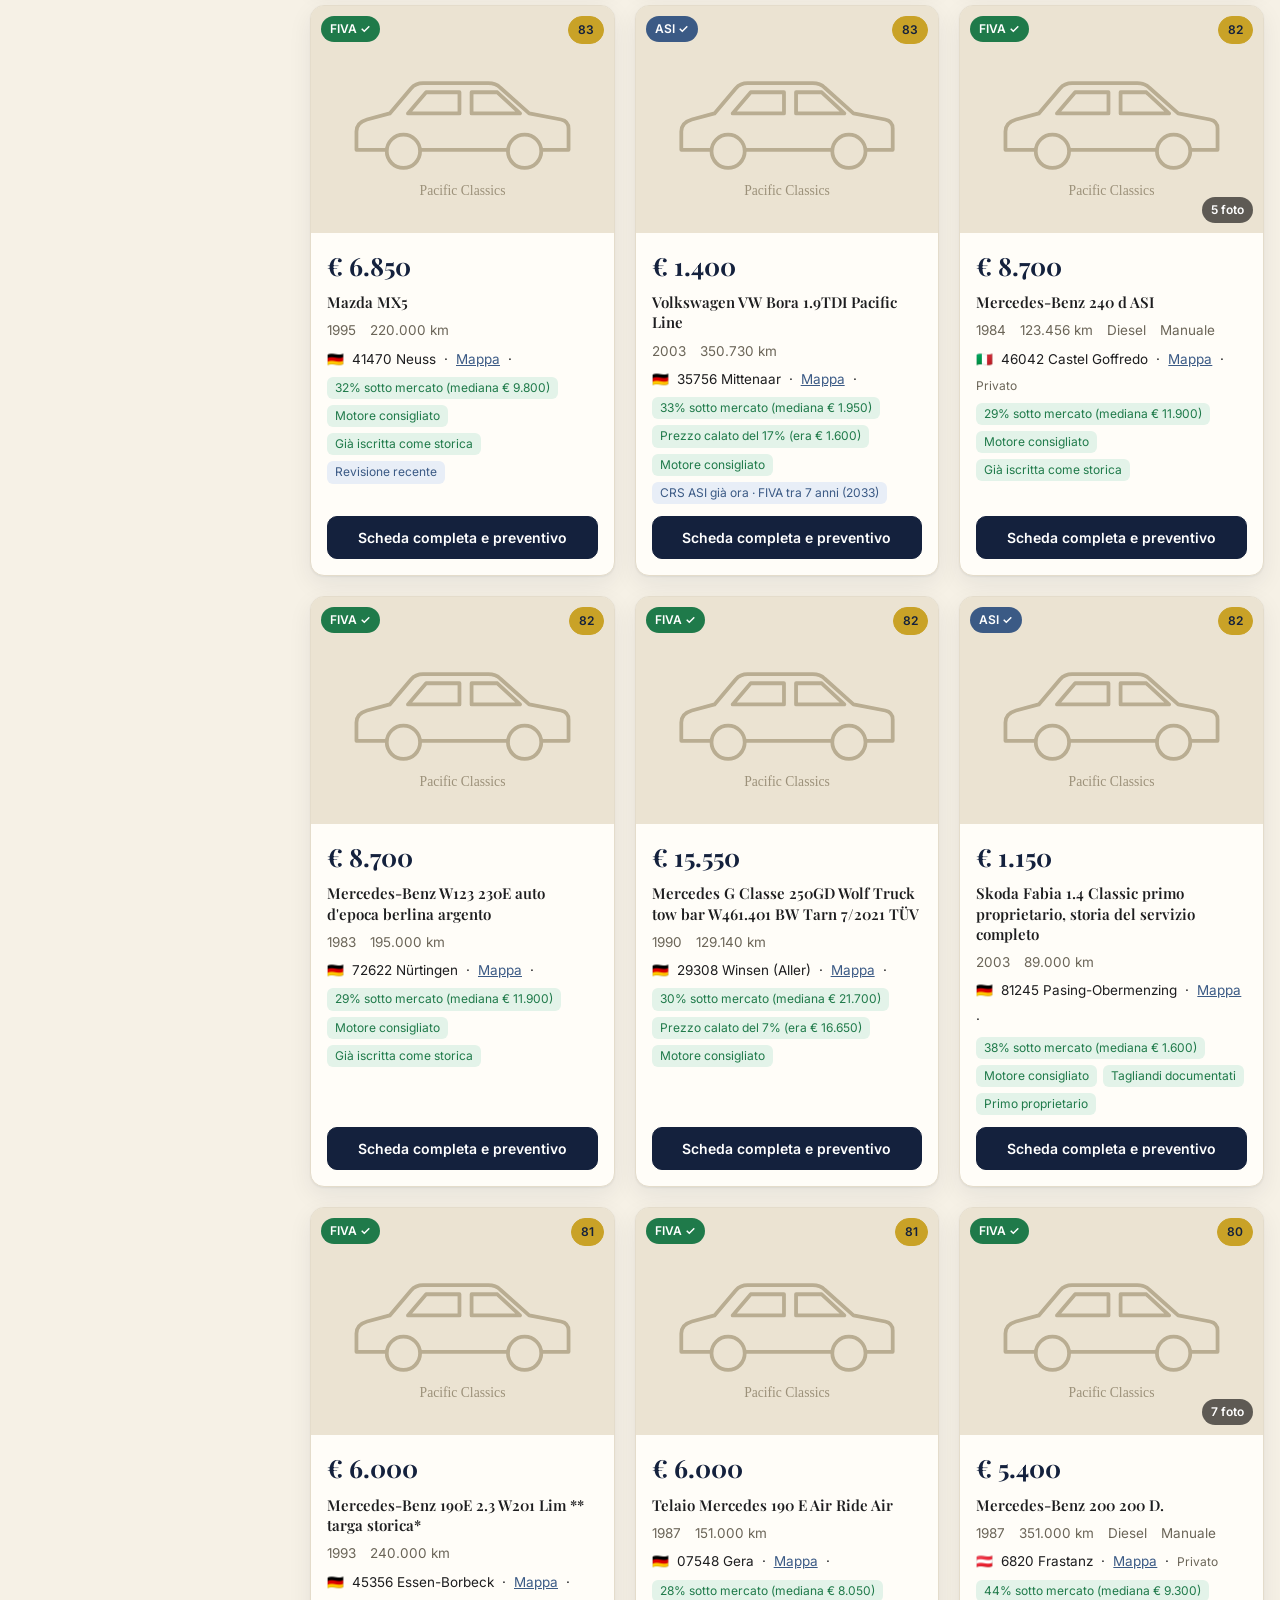
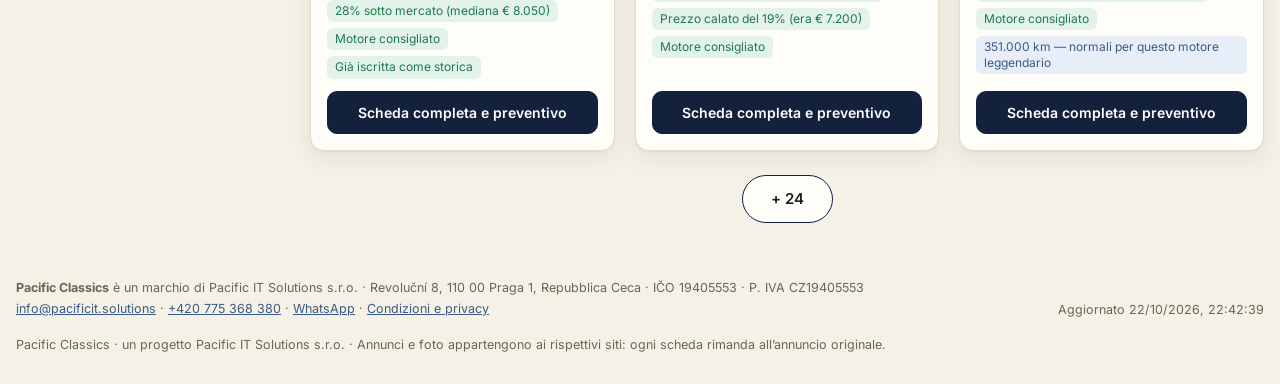
==== commit edf68d5b: "Cache-busting version on CSS/JS so browsers load fixes immediately Co-Authored-By: Claude Opus 5.5 <" ====
--- a/site/index.html
+++ b/site/index.html
@@ -10,7 +10,7 @@
 <link rel="preconnect" href="https://fonts.googleapis.com">
 <link rel="preconnect" href="https://fonts.gstatic.com" crossorigin>
 <link href="https://fonts.googleapis.com/css2?family=Playfair+Display:wght@600;700&family=Inter:wght@400;500;600&display=swap" rel="stylesheet">
-<link rel="stylesheet" href="styles.css">
+<link rel="stylesheet" href="styles.css?v=202610231250">
 </head>
 <body>
 <header class="masthead">
@@ -316,8 +316,8 @@
   </div>
 </dialog>
 
-<script src="admin.js"></script>
-<script src="i18n.js"></script>
-<script src="app.js"></script>
+<script src="admin.js?v=202610231250"></script>
+<script src="i18n.js?v=202610231250"></script>
+<script src="app.js?v=202610231250"></script>
 </body>
 </html>
--- a/site/styles.css
+++ b/site/styles.css
@@ -259,3 +259,38 @@
 .login-err { color: var(--danger); background: var(--danger-bg); padding: 8px 12px; border-radius: 8px; margin: 0; }
 .perizia .hl li { background: var(--info-bg); color: #1f3a5f; }
 .perizia .hl li::before { content: "•"; }
+
+/* price frame on cards */
+.card.frame-green { border: 3px solid #1f9d55; box-shadow: 0 0 0 3px rgba(31,157,85,.12), var(--shadow); }
+.card.frame-red { border: 3px solid #d0313d; box-shadow: 0 0 0 3px rgba(208,49,61,.12), var(--shadow); }
+.rbadge { font-size: 12px; font-weight: 700; padding: 3px 9px; border-radius: 999px; white-space: nowrap; align-self: center; }
+.rbadge.green { background: #1f9d55; color: #fff; }
+.rbadge.red { background: #d0313d; color: #fff; }
+/* verdict + documents */
+.verdict-row { display: grid; grid-template-columns: 1.1fr 1fr; gap: 18px; padding: 0 20px 18px; }
+.verdict, .docs-box { border-radius: 14px; padding: 16px 18px; border: 2px solid var(--line); background: var(--paper); }
+.verdict.green { border-color: #1f9d55; background: #eaf7ef; }
+.verdict.red { border-color: #d0313d; background: #fdecee; }
+.verdict .v-title, .docs-box .v-title { font-size: 13px; text-transform: uppercase; letter-spacing: .6px; color: var(--muted); margin-bottom: 6px; }
+.verdict .v-title b { font-size: 18px; text-transform: none; letter-spacing: 0; color: var(--navy); font-family: "Playfair Display", Georgia, serif; }
+.verdict.green .v-title b { color: #157a41; } .verdict.red .v-title b { color: #b21f2b; }
+.verdict p { margin: 4px 0; }
+.v-warn { color: #b21f2b; font-weight: 600; }
+.docs-box ul { list-style: none; padding: 0; margin: 0; display: grid; gap: 7px; }
+.docs-box li { display: grid; grid-template-columns: 14px 1fr auto; gap: 10px; align-items: center; font-size: 14px; }
+.docs-box .dot { width: 12px; height: 12px; border-radius: 50%; background: #c9c2b0; }
+.docs-box li.yes .dot { background: #1f9d55; } .docs-box li.no .dot { background: #d0313d; }
+.docs-box em { font-style: normal; font-size: 12.5px; color: var(--muted); }
+.docs-box li.yes em { color: #157a41; font-weight: 600; } .docs-box li.no em { color: #b21f2b; font-weight: 600; }
+/* known weak points */
+.panel.checks { border: 2px solid var(--gold); background: #fffaf0; }
+.chk { list-style: none; padding: 0; margin: 6px 0 8px; display: grid; gap: 6px; }
+.chk li { padding: 7px 10px 7px 32px; background: #fff; border: 1px solid var(--line); border-radius: 8px; position: relative; font-size: 14px; }
+.chk li::before { content: "🔧"; position: absolute; left: 9px; top: 6px; font-size: 13px; }
+@media (max-width: 900px) { .verdict-row { grid-template-columns: 1fr; } }
+
+/* every card photo exactly 4:3, whatever the shape of the original (portrait photos made rows taller) */
+.photo { aspect-ratio: auto; height: 0; padding-top: 75%; overflow: hidden; }
+.photo > img { position: absolute; inset: 0; width: 100%; height: 100%; object-fit: cover; }
+.card .body { gap: 8px; }
+.card .alerts { min-height: 0; }
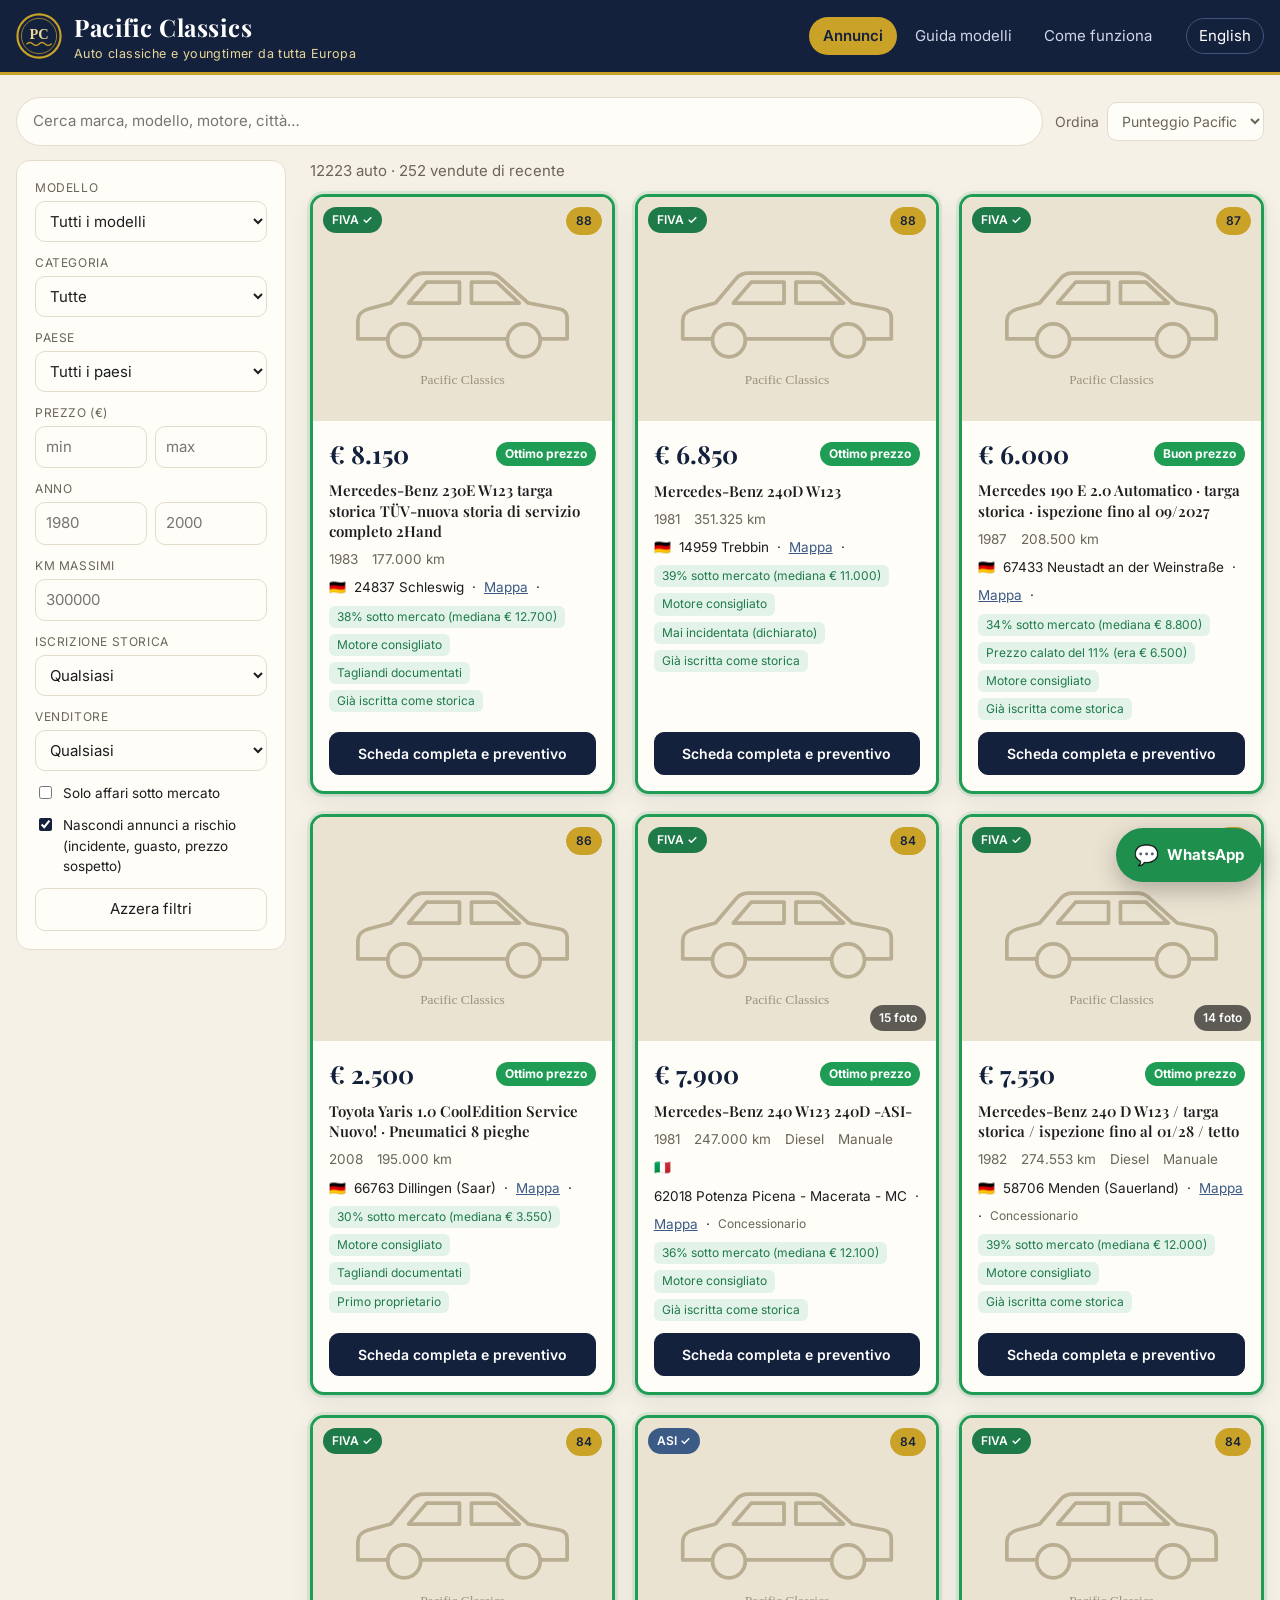
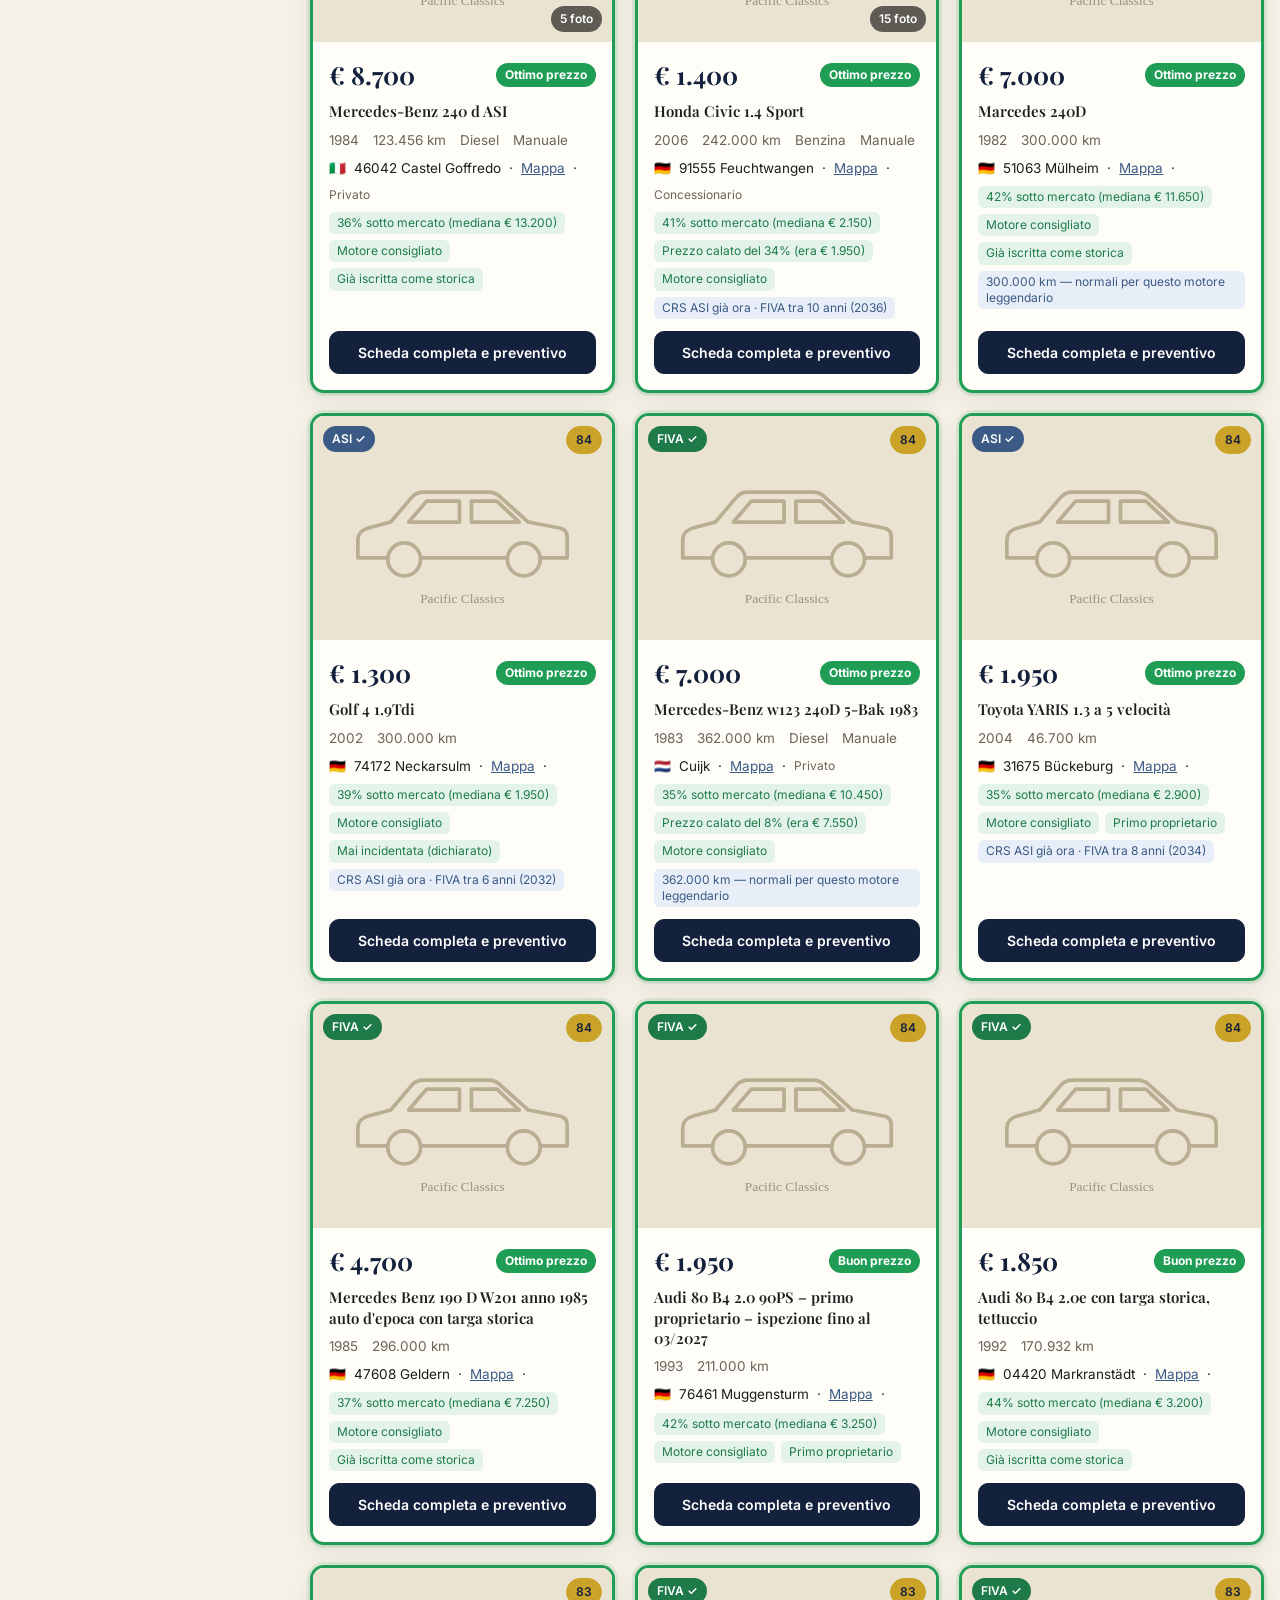
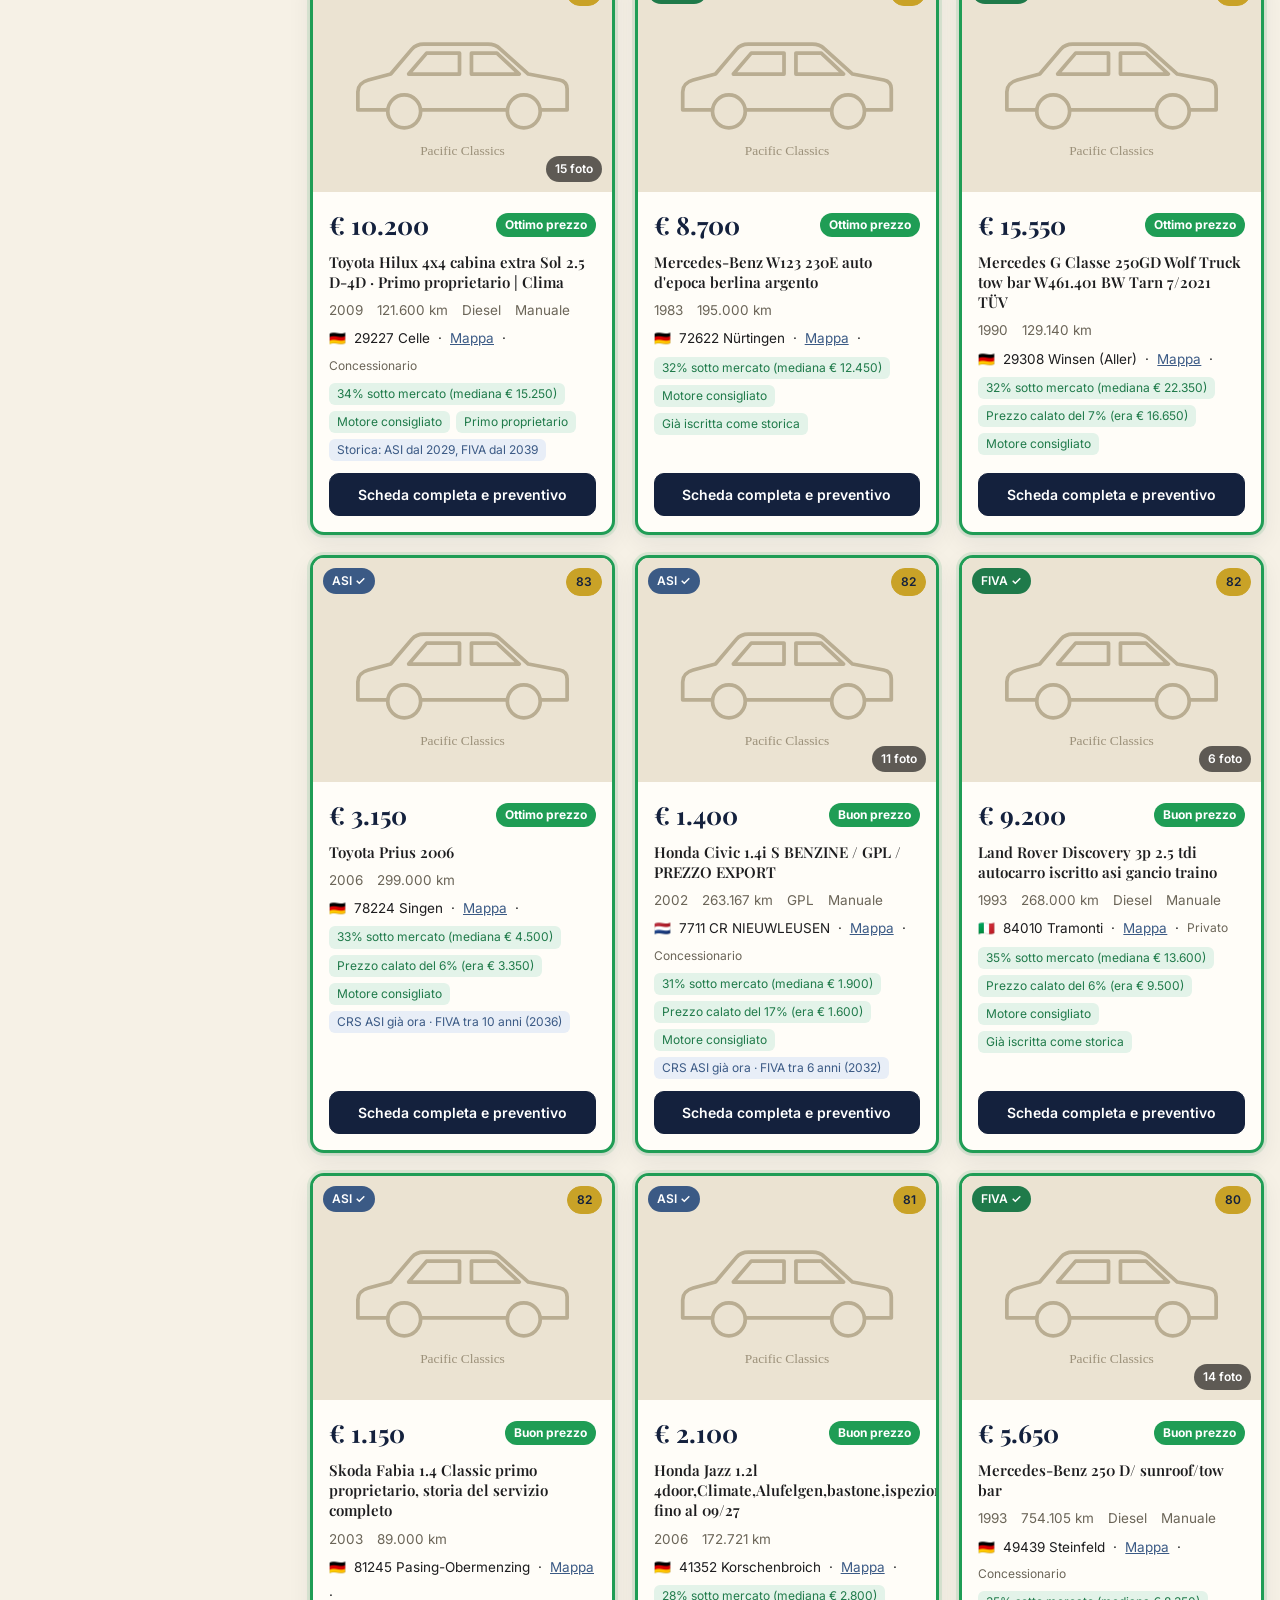
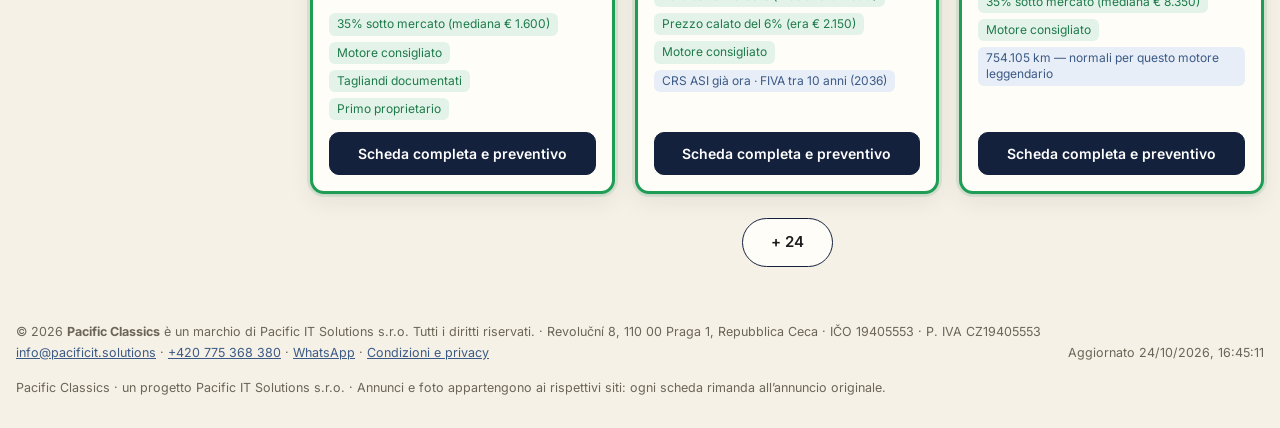
==== commit 2caae355: "Copyright: tutti i diritti riservati Co-Authored-By: Claude Opus 5.5 <noreply@anthropic.com> Claude-" ====
--- a/site/index.html
+++ b/site/index.html
@@ -293,7 +293,7 @@
 
 <footer class="foot wrap">
   <div class="foot-co">
-    <b>Pacific Classics</b> è un marchio di Pacific IT Solutions s.r.o. · Revoluční 8, 110 00 Praga 1, Repubblica Ceca · IČO 19405553 · P. IVA CZ19405553<br>
+    © 2026 <b>Pacific Classics</b> è un marchio di Pacific IT Solutions s.r.o. Tutti i diritti riservati. · Revoluční 8, 110 00 Praga 1, Repubblica Ceca · IČO 19405553 · P. IVA CZ19405553<br>
     <a href="mailto:info@pacificit.solutions">info@pacificit.solutions</a> · <a href="tel:+420775368380">+420 775 368 380</a> ·
     <a href="https://wa.me/420775368380" target="_blank" rel="noopener">WhatsApp</a> ·
     <a href="#" data-goto="legal">Condizioni e privacy</a>
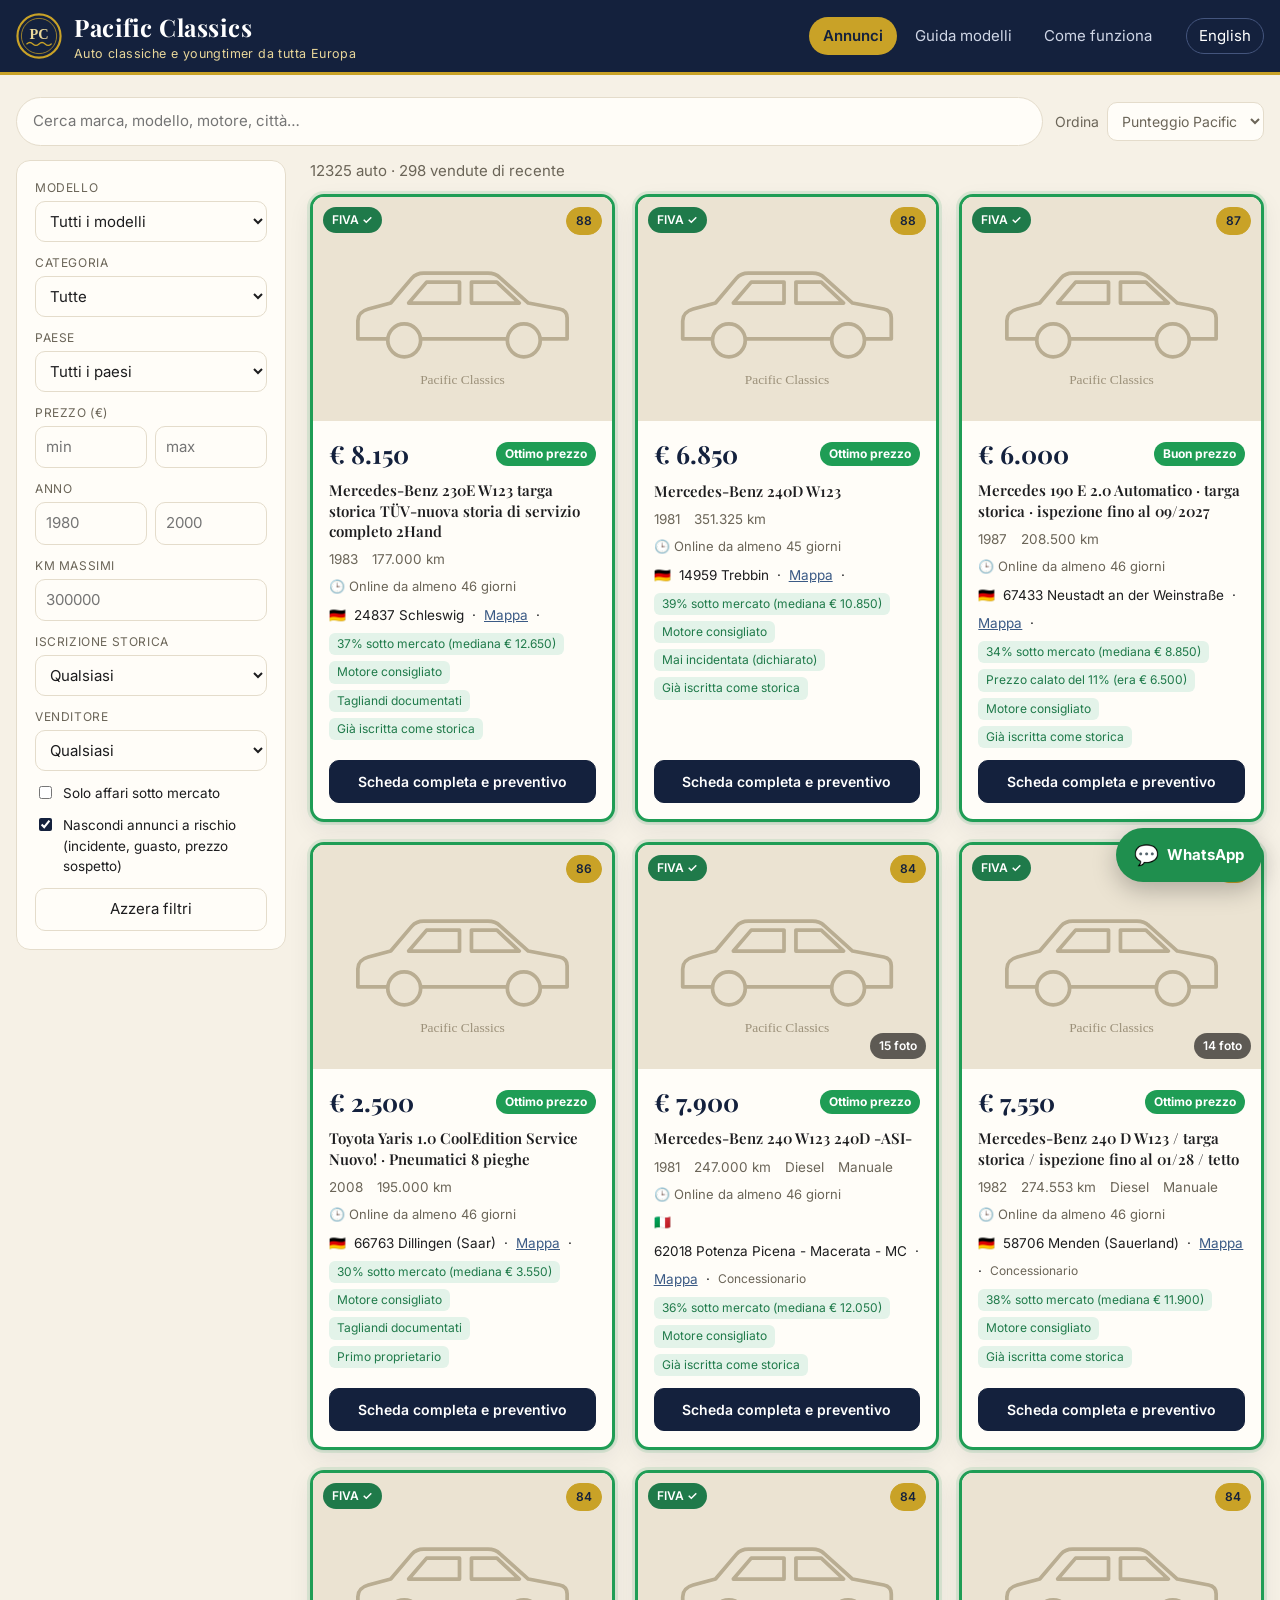
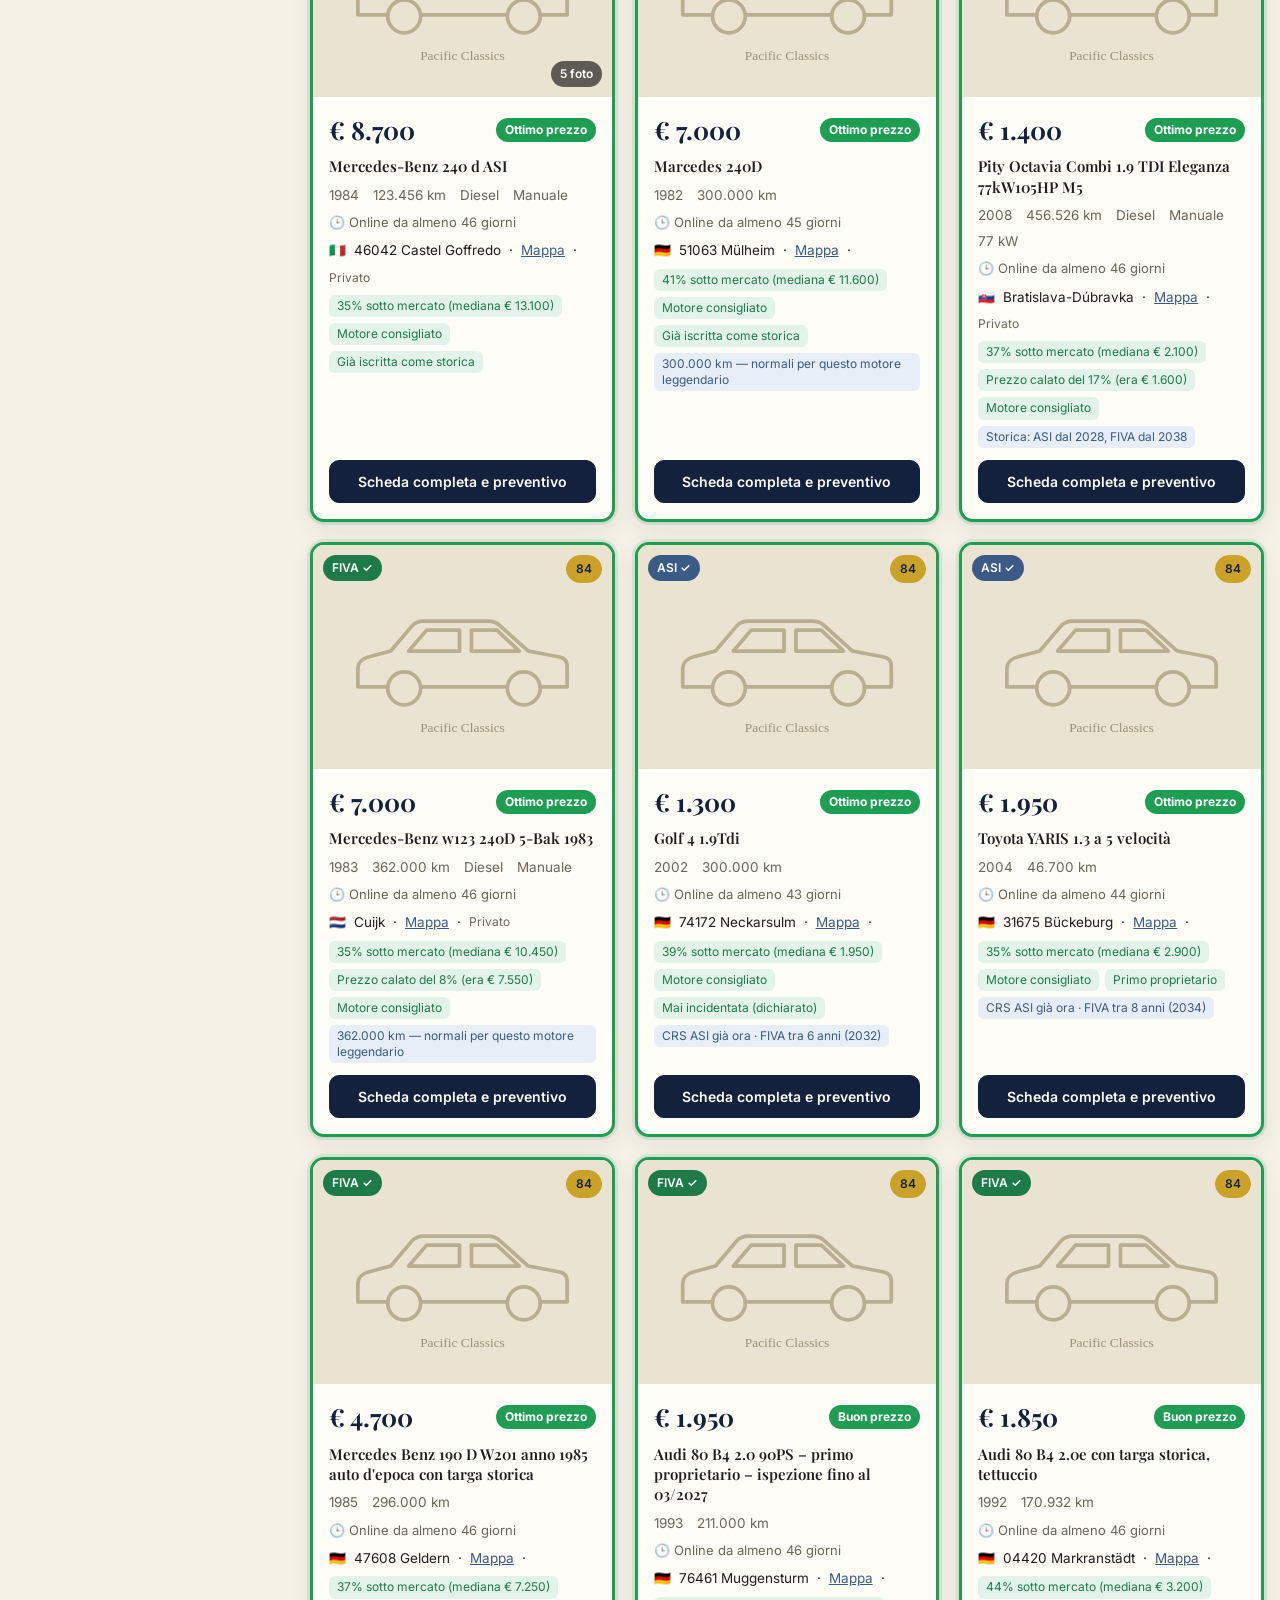
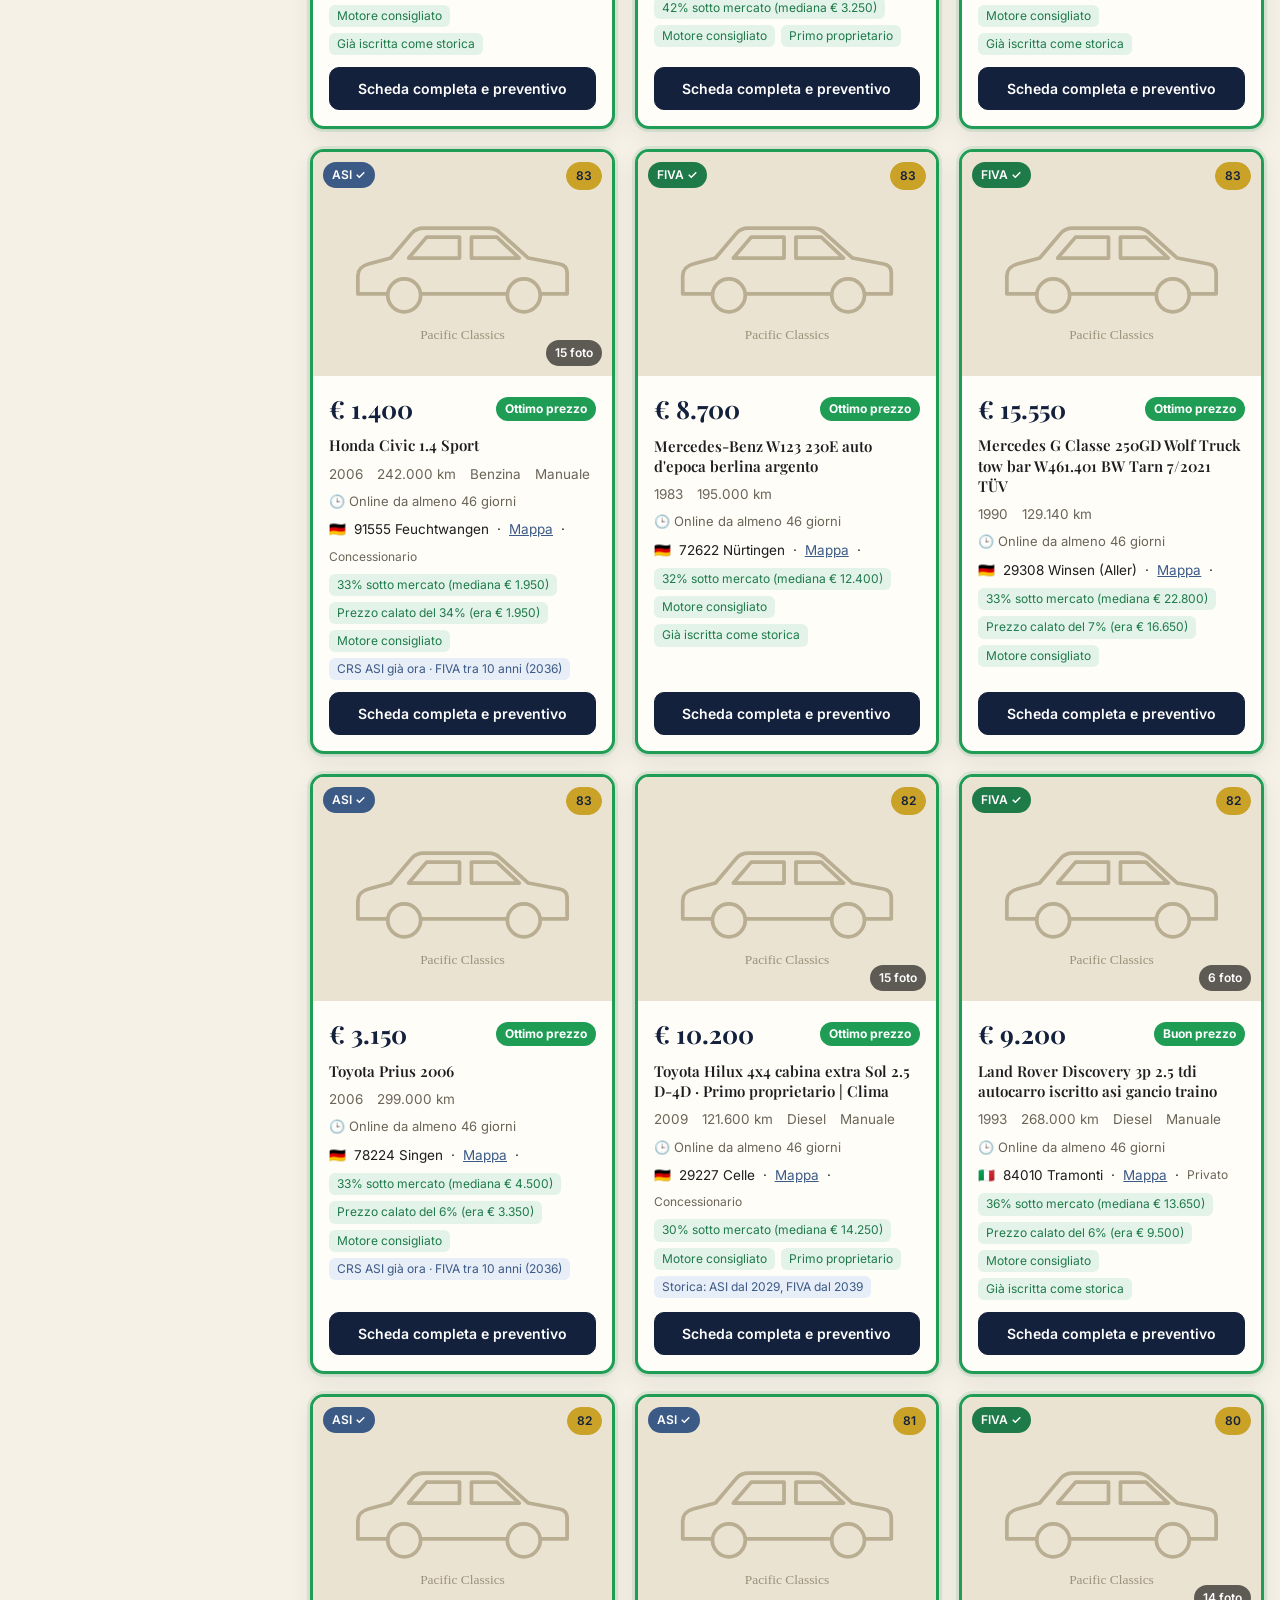
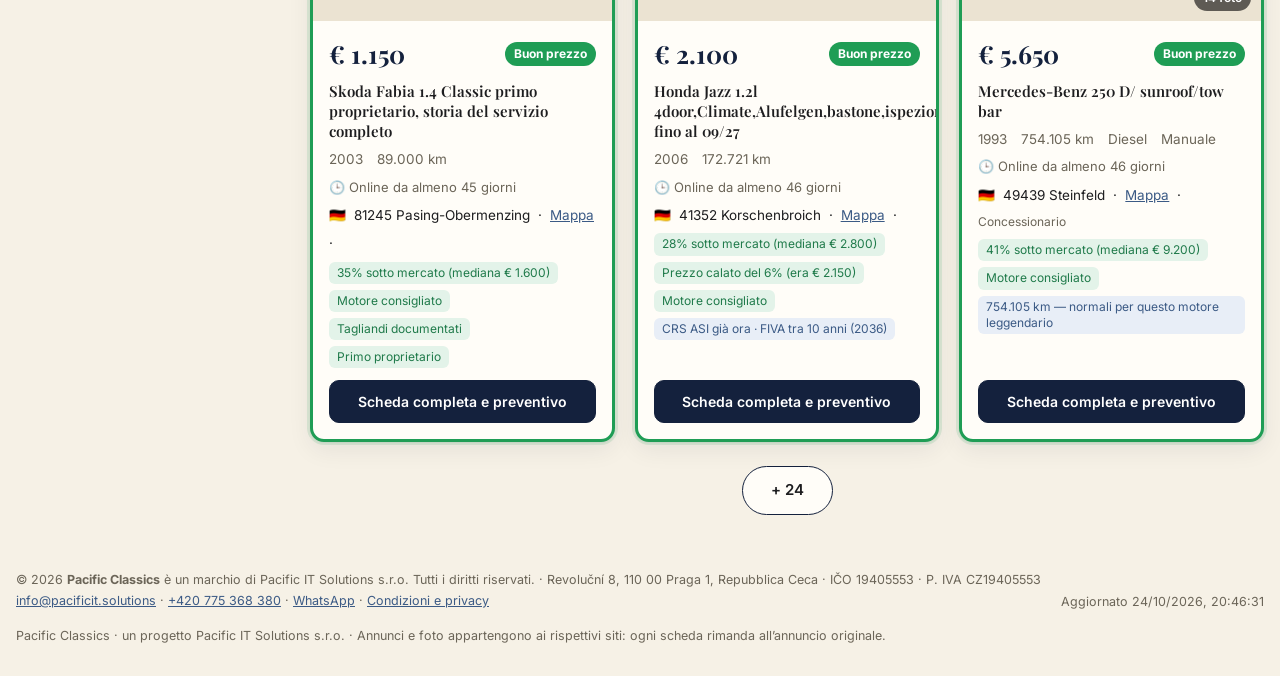
==== commit fbcc098d: "Show how long each car has been online (card and sheet), without naming the source - Publication dat" ====
--- a/site/index.html
+++ b/site/index.html
@@ -10,7 +10,7 @@
 <link rel="preconnect" href="https://fonts.googleapis.com">
 <link rel="preconnect" href="https://fonts.gstatic.com" crossorigin>
 <link href="https://fonts.googleapis.com/css2?family=Playfair+Display:wght@600;700&family=Inter:wght@400;500;600&display=swap" rel="stylesheet">
-<link rel="stylesheet" href="styles.css?v=202610231250">
+<link rel="stylesheet" href="styles.css?v=202610242257">
 </head>
 <body>
 <header class="masthead">
@@ -316,8 +316,8 @@
   </div>
 </dialog>
 
-<script src="admin.js?v=202610231250"></script>
-<script src="i18n.js?v=202610231250"></script>
-<script src="app.js?v=202610231250"></script>
+<script src="admin.js?v=202610242257"></script>
+<script src="i18n.js?v=202610242257"></script>
+<script src="app.js?v=202610242257"></script>
 </body>
 </html>
--- a/site/styles.css
+++ b/site/styles.css
@@ -294,3 +294,8 @@
 .photo > img { position: absolute; inset: 0; width: 100%; height: 100%; object-fit: cover; }
 .card .body { gap: 8px; }
 .card .alerts { min-height: 0; }
+
+/* how long the ad has been online */
+.online { font-size: 13px; color: var(--muted); }
+.online.new { color: #157a41; font-weight: 600; }
+.online.old { color: #9a5b00; }
